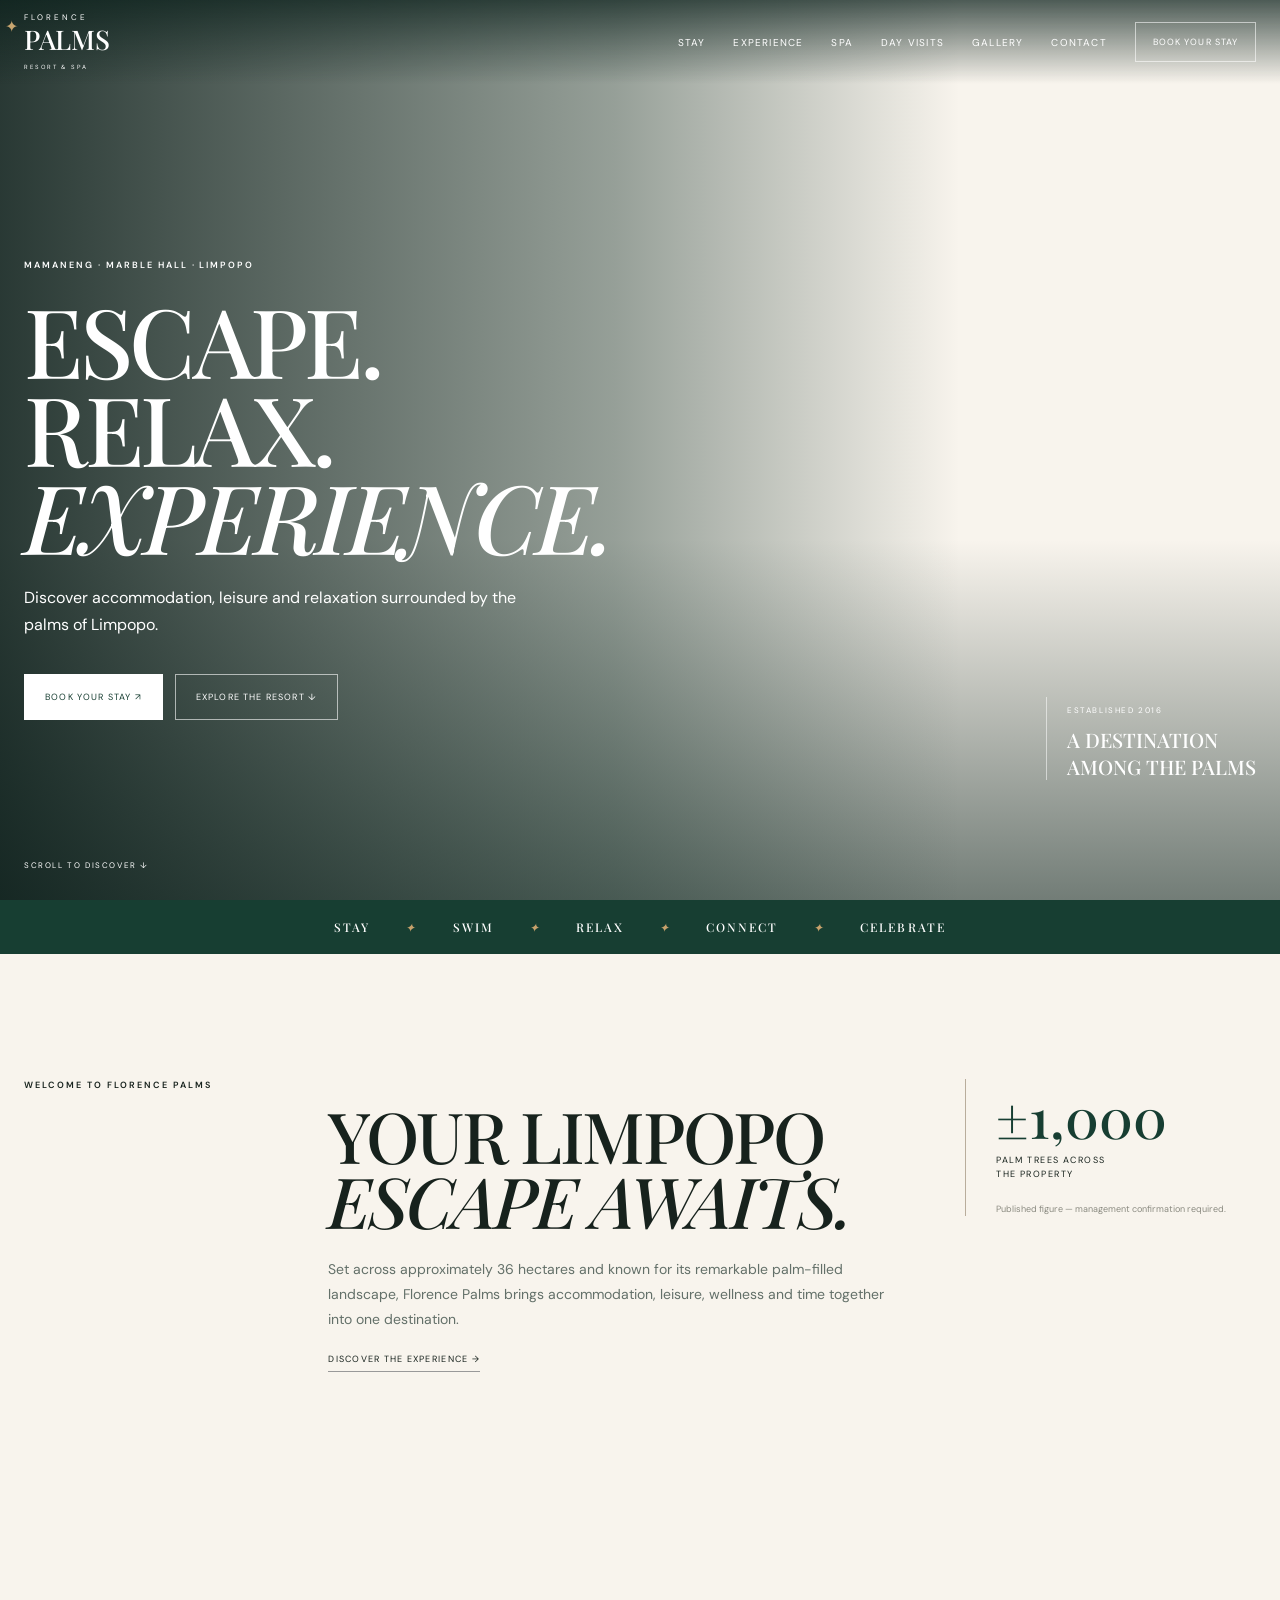
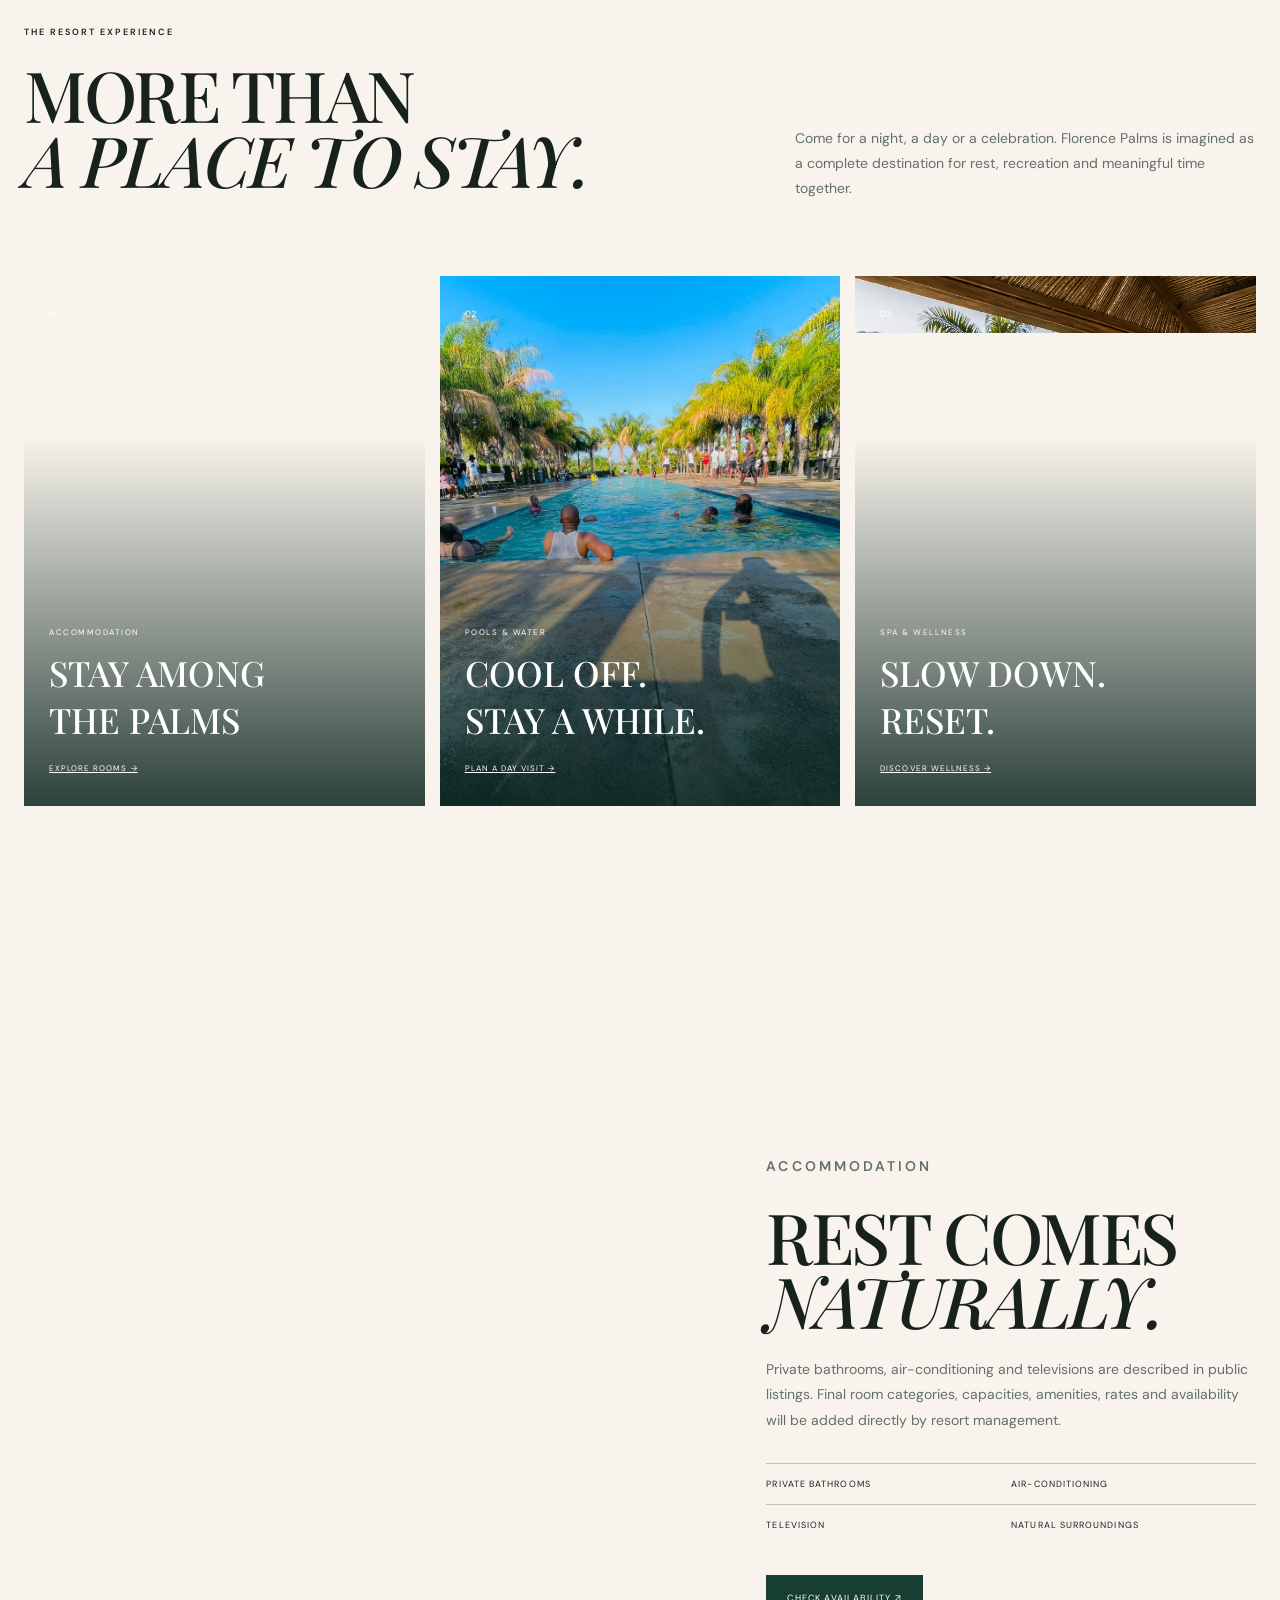
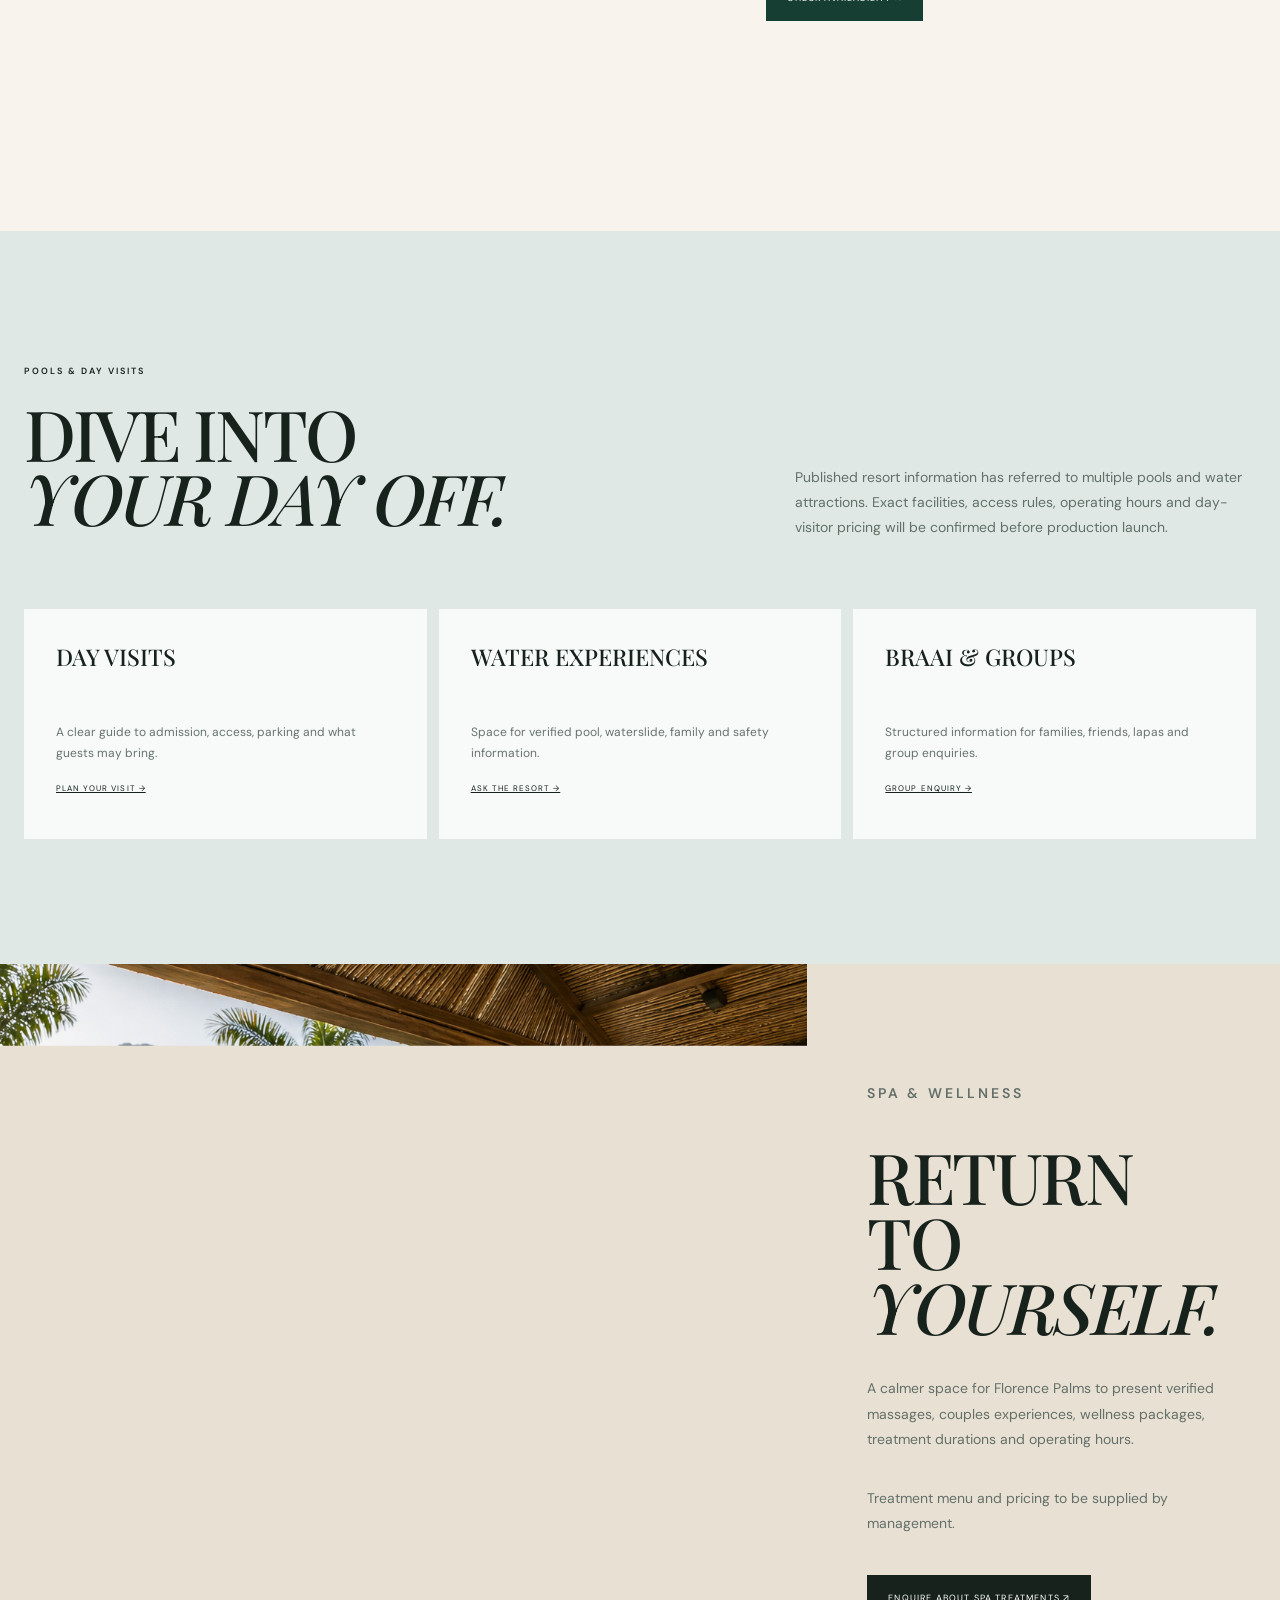
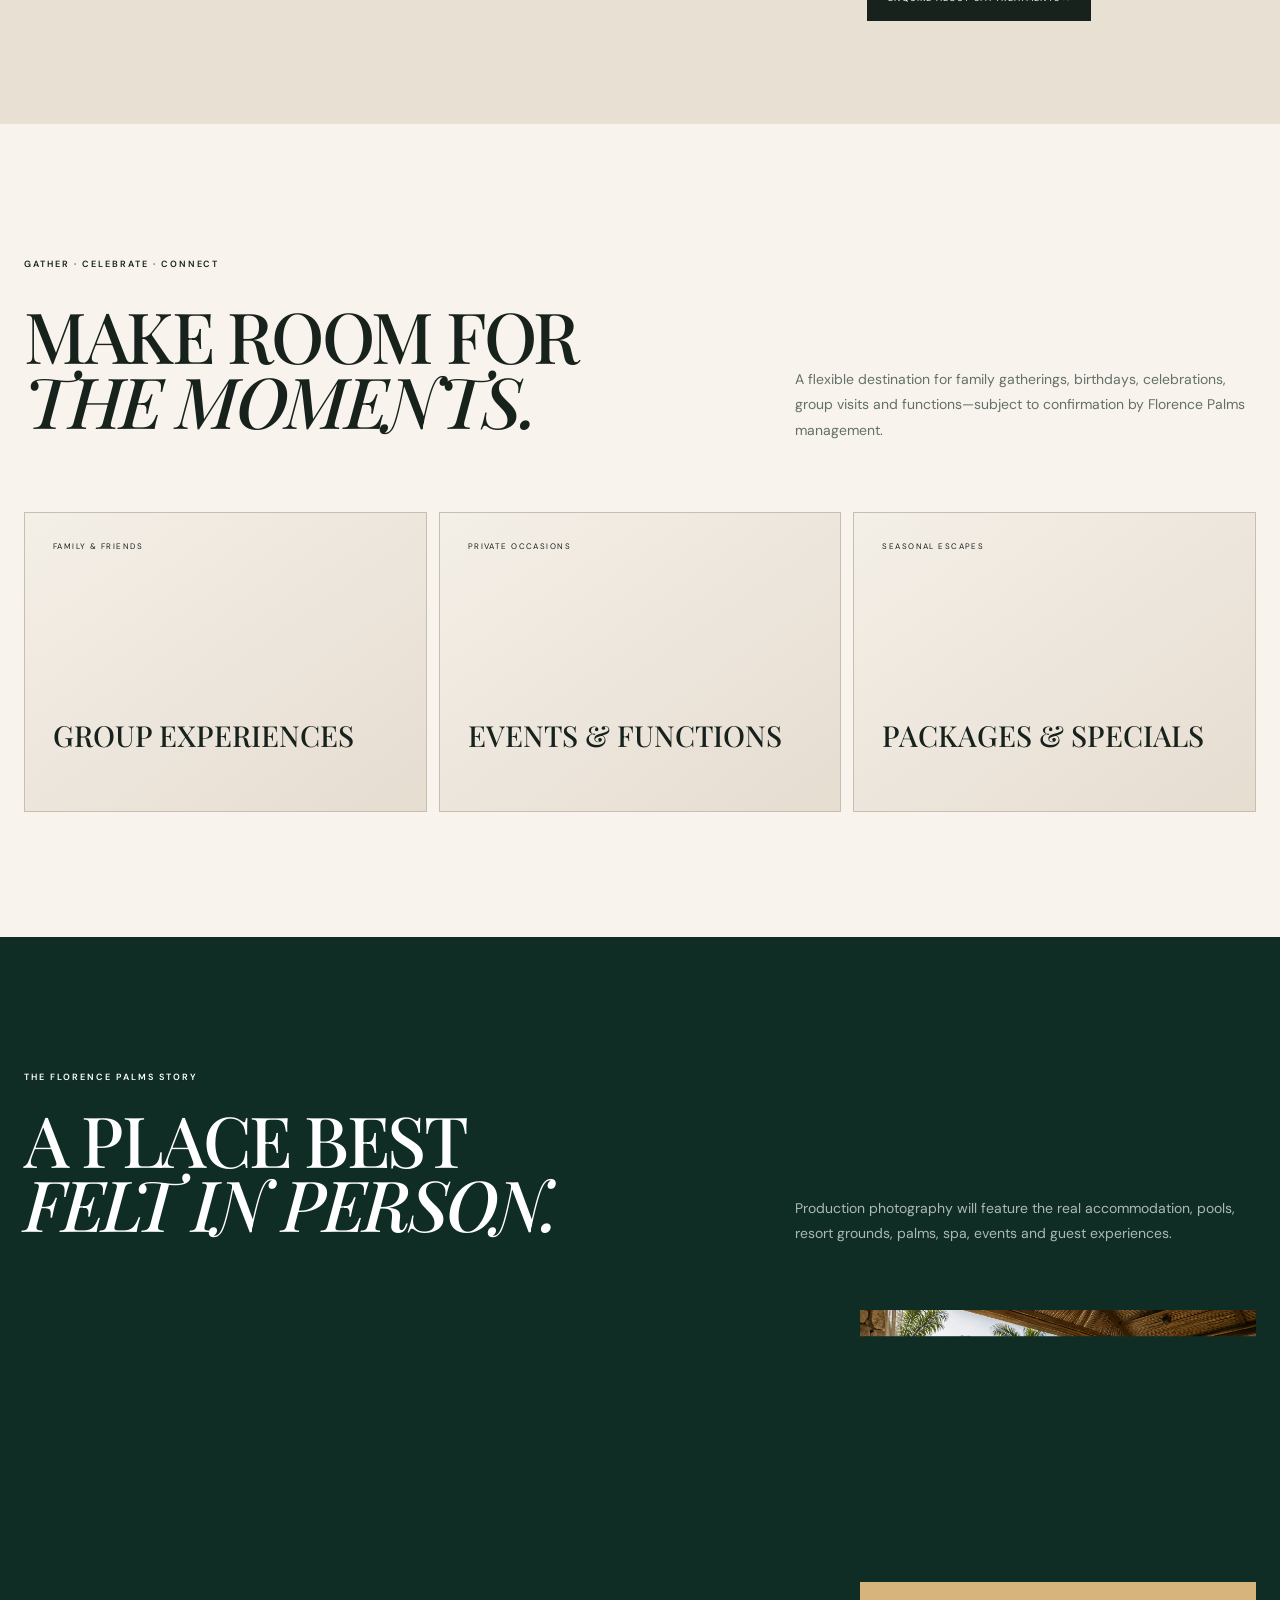
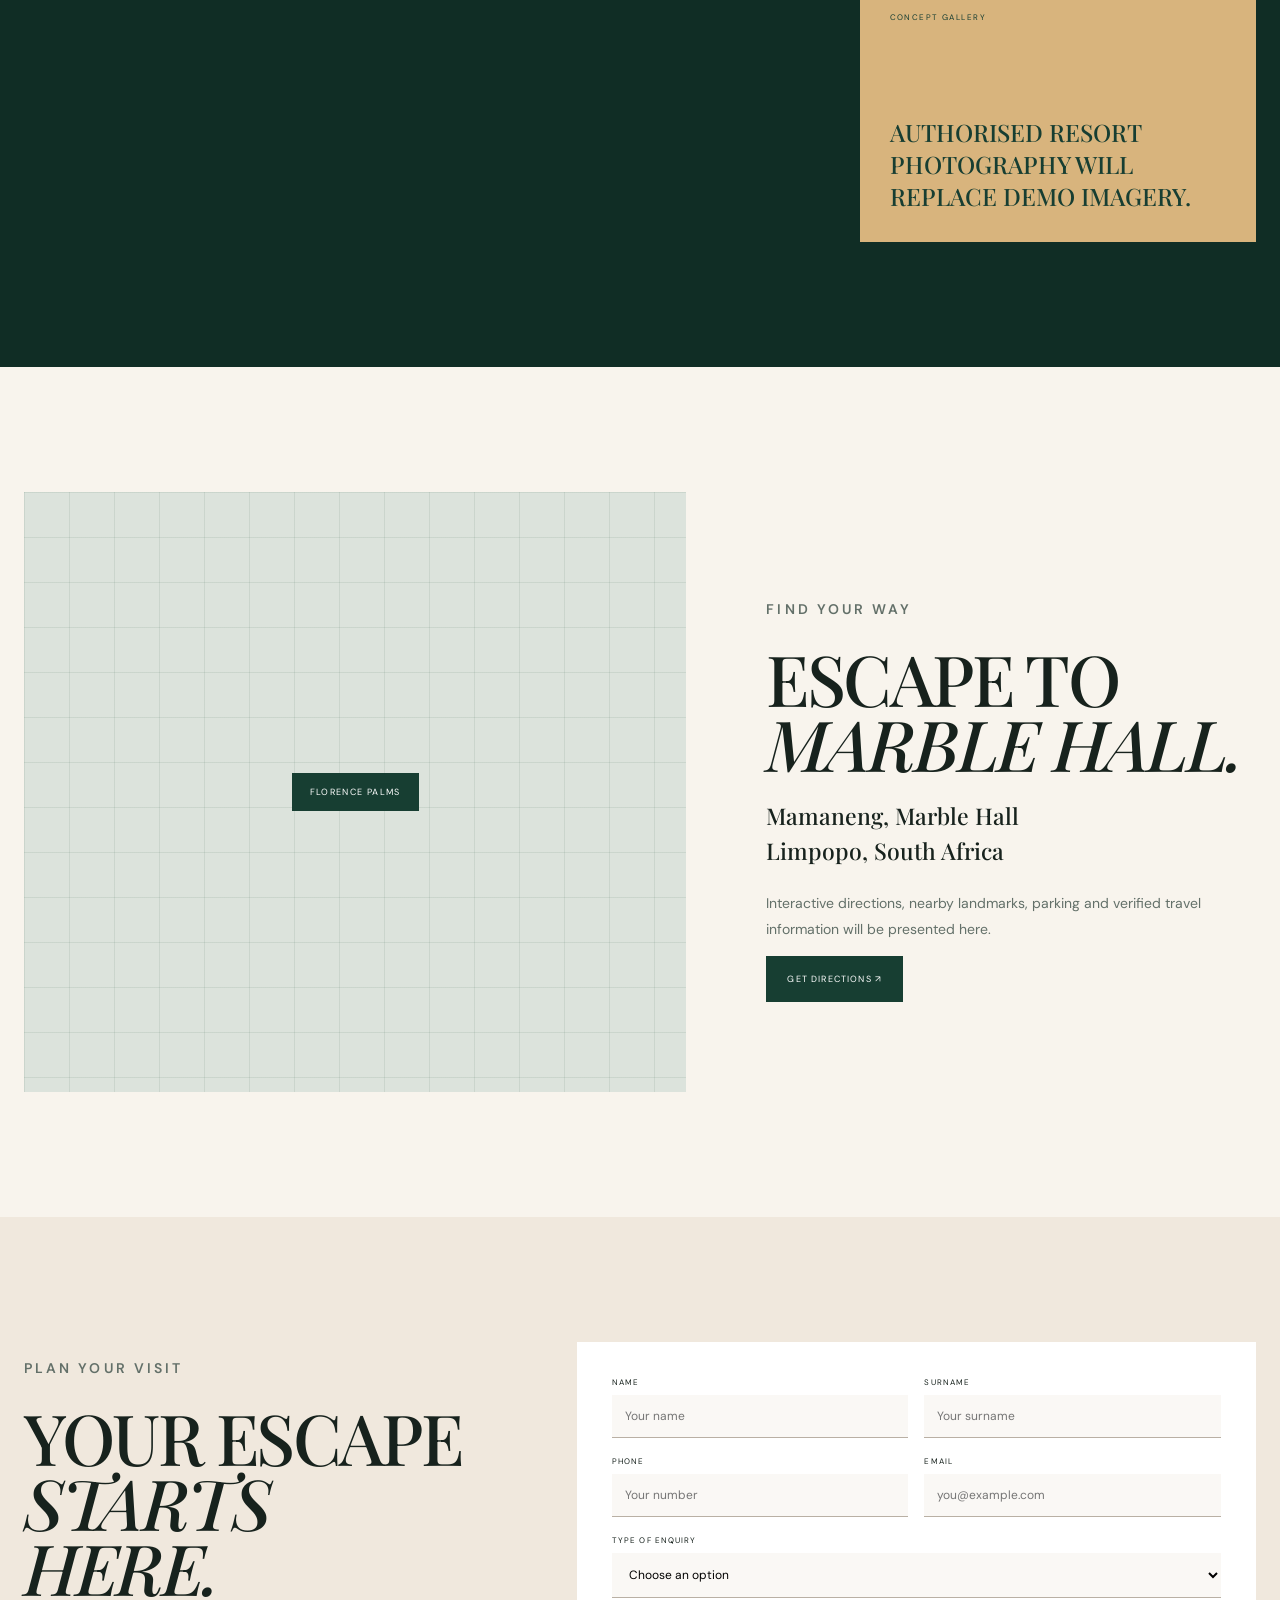
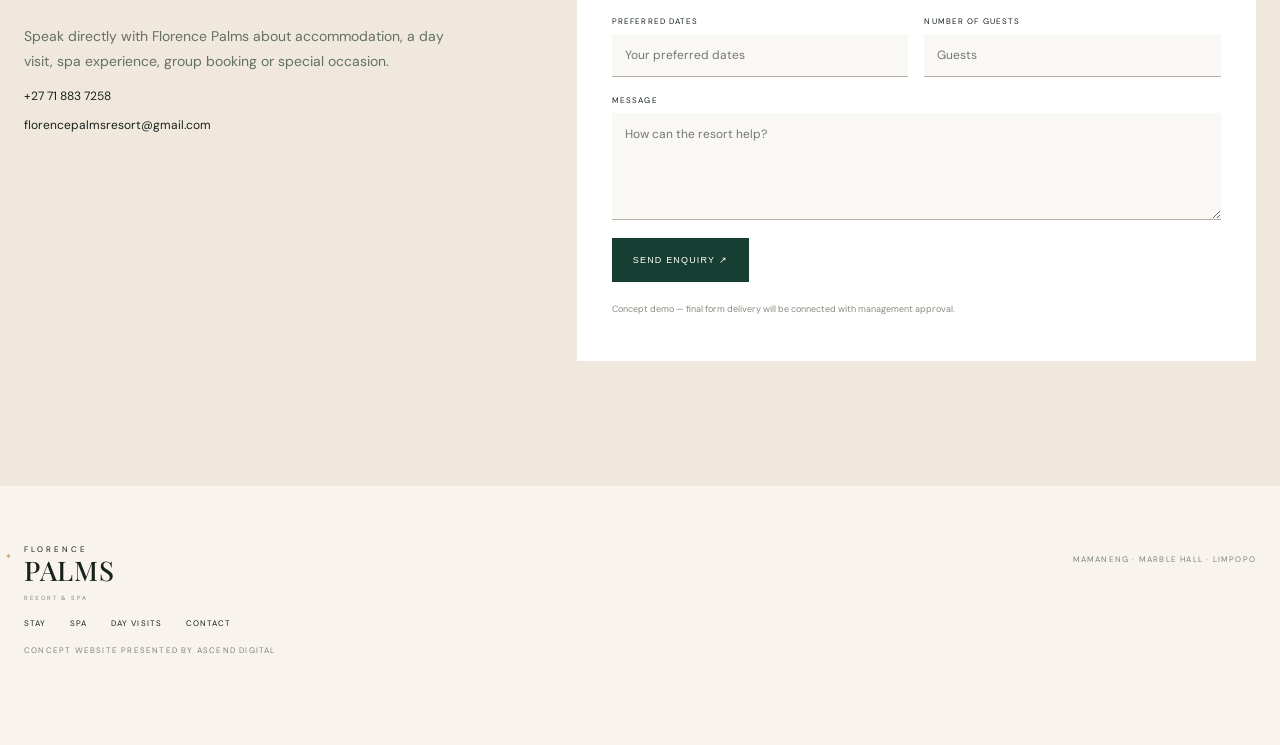
==== florence-palms-demo/index.html @ b287b641 "Add Florence Palms presentation demo with authentic photography" ====
<!doctype html><html lang="en"><head><meta charset="utf-8"><meta name="viewport" content="width=device-width,initial-scale=1"><title>Florence Palms Resort & Spa | Marble Hall, Limpopo</title><meta name="description" content="Discover accommodation, leisure and relaxation surrounded by the palms of Limpopo at Florence Palms Resort & Spa."><meta name="theme-color" content="#173e32"><link rel="preconnect" href="https://fonts.googleapis.com"><link rel="preconnect" href="https://fonts.gstatic.com" crossorigin><link href="https://fonts.googleapis.com/css2?family=DM+Sans:wght@400;500;600&family=Playfair+Display:ital,wght@0,500;1,500&display=swap" rel="stylesheet"><link rel="stylesheet" href="styles.css"></head><body>
<header><a class="logo" href="#top"><span>FLORENCE</span><b>PALMS</b><small>RESORT & SPA</small></a><button class="menu">MENU</button><nav><a href="#stay">Stay</a><a href="#experience">Experience</a><a href="#spa">Spa</a><a href="#visits">Day Visits</a><a href="#gallery">Gallery</a><a href="#contact">Contact</a></nav><a class="book" href="#contact">BOOK YOUR STAY</a></header>
<main id="top"><section class="hero"><div class="shade"></div><div class="hero-copy reveal"><p class="eyebrow">MAMANENG · MARBLE HALL · LIMPOPO</p><h1>ESCAPE.<br>RELAX.<br><em>EXPERIENCE.</em></h1><p>Discover accommodation, leisure and relaxation surrounded by the palms of Limpopo.</p><div><a class="btn light" href="#contact">BOOK YOUR STAY ↗</a><a class="btn line" href="#experience">EXPLORE THE RESORT ↓</a></div></div><div class="hero-note"><span>ESTABLISHED 2016</span><b>A DESTINATION<br>AMONG THE PALMS</b></div><a class="scroll" href="#welcome">SCROLL TO DISCOVER ↓</a></section>
<section class="experience-strip"><span>STAY</span><i>✦</i><span>SWIM</span><i>✦</i><span>RELAX</span><i>✦</i><span>CONNECT</span><i>✦</i><span>CELEBRATE</span></section>
<section class="section welcome" id="welcome"><div class="kicker">WELCOME TO FLORENCE PALMS</div><div class="reveal"><h2>YOUR LIMPOPO<br><em>ESCAPE AWAITS.</em></h2><p>Set across approximately 36 hectares and known for its remarkable palm-filled landscape, Florence Palms brings accommodation, leisure, wellness and time together into one destination.</p><a class="text-link" href="#experience">DISCOVER THE EXPERIENCE →</a></div><div class="stat"><strong>±1,000</strong><span>PALM TREES ACROSS<br>THE PROPERTY</span><small>Published figure — management confirmation required.</small></div></section>
<section class="section experiences" id="experience"><div class="section-head"><div><p class="kicker">THE RESORT EXPERIENCE</p><h2>MORE THAN<br><em>A PLACE TO STAY.</em></h2></div><p>Come for a night, a day or a celebration. Florence Palms is imagined as a complete destination for rest, recreation and meaningful time together.</p></div><div class="cards"><article class="stay-card"><span>01</span><div><p>ACCOMMODATION</p><h3>STAY AMONG<br>THE PALMS</h3><a href="#stay">EXPLORE ROOMS →</a></div></article><article class="pool-card"><span>02</span><div><p>POOLS & WATER</p><h3>COOL OFF.<br>STAY A WHILE.</h3><a href="#visits">PLAN A DAY VISIT →</a></div></article><article class="spa-card"><span>03</span><div><p>SPA & WELLNESS</p><h3>SLOW DOWN.<br>RESET.</h3><a href="#spa">DISCOVER WELLNESS →</a></div></article></div></section>
<section class="section stay" id="stay"><div class="stay-image reveal"></div><div class="stay-copy reveal"><p class="kicker">ACCOMMODATION</p><h2>REST COMES<br><em>NATURALLY.</em></h2><p>Private bathrooms, air-conditioning and televisions are described in public listings. Final room categories, capacities, amenities, rates and availability will be added directly by resort management.</p><div class="feature-list"><span>PRIVATE BATHROOMS</span><span>AIR-CONDITIONING</span><span>TELEVISION</span><span>NATURAL SURROUNDINGS</span></div><a class="btn green" href="#contact">CHECK AVAILABILITY ↗</a></div></section>
<section class="section water" id="visits"><div class="section-head"><div><p class="kicker">POOLS & DAY VISITS</p><h2>DIVE INTO<br><em>YOUR DAY OFF.</em></h2></div><p>Published resort information has referred to multiple pools and water attractions. Exact facilities, access rules, operating hours and day-visitor pricing will be confirmed before production launch.</p></div><div class="water-grid"><article><b>DAY VISITS</b><p>A clear guide to admission, access, parking and what guests may bring.</p><a href="#contact">PLAN YOUR VISIT →</a></article><article><b>WATER EXPERIENCES</b><p>Space for verified pool, waterslide, family and safety information.</p><a href="#contact">ASK THE RESORT →</a></article><article><b>BRAAI & GROUPS</b><p>Structured information for families, friends, lapas and group enquiries.</p><a href="#contact">GROUP ENQUIRY →</a></article></div></section>
<section class="spa" id="spa"><div class="spa-image"></div><div class="spa-panel reveal"><p class="kicker">SPA & WELLNESS</p><h2>RETURN TO<br><em>YOURSELF.</em></h2><p>A calmer space for Florence Palms to present verified massages, couples experiences, wellness packages, treatment durations and operating hours.</p><p class="note">Treatment menu and pricing to be supplied by management.</p><a class="btn dark" href="#contact">ENQUIRE ABOUT SPA TREATMENTS ↗</a></div></section>
<section class="section moments"><p class="kicker">GATHER · CELEBRATE · CONNECT</p><div class="section-head"><h2>MAKE ROOM FOR<br><em>THE MOMENTS.</em></h2><p>A flexible destination for family gatherings, birthdays, celebrations, group visits and functions—subject to confirmation by Florence Palms management.</p></div><div class="moment-grid"><article><span>FAMILY & FRIENDS</span><h3>GROUP EXPERIENCES</h3></article><article><span>PRIVATE OCCASIONS</span><h3>EVENTS & FUNCTIONS</h3></article><article><span>SEASONAL ESCAPES</span><h3>PACKAGES & SPECIALS</h3></article></div></section>
<section class="section gallery" id="gallery"><div class="section-head"><div><p class="kicker">THE FLORENCE PALMS STORY</p><h2>A PLACE BEST<br><em>FELT IN PERSON.</em></h2></div><p>Production photography will feature the real accommodation, pools, resort grounds, palms, spa, events and guest experiences.</p></div><div class="gallery-grid"><div class="large"></div><div class="spa-shot"></div><div class="quote"><span>CONCEPT GALLERY</span><b>AUTHORISED RESORT PHOTOGRAPHY WILL REPLACE DEMO IMAGERY.</b></div></div></section>
<section class="section location"><div class="map"><span>FLORENCE PALMS</span></div><div><p class="kicker">FIND YOUR WAY</p><h2>ESCAPE TO<br><em>MARBLE HALL.</em></h2><h3>Mamaneng, Marble Hall<br>Limpopo, South Africa</h3><p>Interactive directions, nearby landmarks, parking and verified travel information will be presented here.</p><a class="btn green" target="_blank" rel="noopener" href="https://www.google.com/maps/search/?api=1&query=Florence+Palms+Resort+Marble+Hall">GET DIRECTIONS ↗</a></div></section>
<section class="section contact" id="contact"><div><p class="kicker">PLAN YOUR VISIT</p><h2>YOUR ESCAPE<br><em>STARTS HERE.</em></h2><p>Speak directly with Florence Palms about accommodation, a day visit, spa experience, group booking or special occasion.</p><a href="tel:+27718837258">+27 71 883 7258</a><a href="mailto:florencepalmsresort@gmail.com">florencepalmsresort@gmail.com</a></div><form id="form"><div class="two"><label>NAME<input required name="name" placeholder="Your name"></label><label>SURNAME<input required name="surname" placeholder="Your surname"></label></div><div class="two"><label>PHONE<input required name="phone" placeholder="Your number"></label><label>EMAIL<input required type="email" name="email" placeholder="you@example.com"></label></div><label>TYPE OF ENQUIRY<select required><option value="">Choose an option</option><option>Accommodation</option><option>Day Visit</option><option>Spa</option><option>Group Visit</option><option>Event / Function</option><option>General Enquiry</option></select></label><div class="two"><label>PREFERRED DATES<input type="text" placeholder="Your preferred dates"></label><label>NUMBER OF GUESTS<input type="number" min="1" placeholder="Guests"></label></div><label>MESSAGE<textarea rows="5" placeholder="How can the resort help?"></textarea></label><button class="btn green" type="submit">SEND ENQUIRY ↗</button><p class="note">Concept demo — final form delivery will be connected with management approval.</p></form></section></main>
<footer><a class="logo" href="#top"><span>FLORENCE</span><b>PALMS</b><small>RESORT & SPA</small></a><p>MAMANENG · MARBLE HALL · LIMPOPO</p><div><a href="#stay">STAY</a><a href="#spa">SPA</a><a href="#visits">DAY VISITS</a><a href="#contact">CONTACT</a></div><small>CONCEPT WEBSITE PRESENTED BY ASCEND DIGITAL</small></footer><nav class="mobile-bar"><a href="#contact">BOOK</a><a href="tel:+27718837258">CALL</a><a href="https://wa.me/27718837258" target="_blank">WHATSAPP</a><a href="https://www.google.com/maps/search/?api=1&query=Florence+Palms+Resort+Marble+Hall" target="_blank">DIRECTIONS</a></nav><script src="script.js"></script></body></html>
---- florence-palms-demo/styles.css ----
@import url('facebook-photos.css');
:root{--green:#173e32;--deep:#102d25;--sage:#718c76;--sand:#e9e1d5;--cream:#f8f4ed;--ink:#17221d;--gold:#b58e58;--max:1280px}
*{box-sizing:border-box}
html{scroll-behavior:smooth}
body{margin:0;background:var(--cream);color:var(--ink);font-family:'DM Sans',sans-serif;overflow-x:hidden}
a{color:inherit}
header{height:84px;position:fixed;inset:0 0 auto;z-index:20;display:flex;align-items:center;padding:0 max(24px,calc((100vw - var(--max))/2));color:#fff;background:linear-gradient(#0b201bb8,transparent);transition:.3s}
header.scrolled{background:#12362de8;backdrop-filter:blur(12px)}
.logo{display:grid;text-decoration:none;line-height:.8}
.logo span{font-size:8px;letter-spacing:.38em}
.logo b{font:500 27px 'Playfair Display'}
.logo small{font-size:6px;letter-spacing:.32em;margin-top:8px}
.logo:before{content:'✦';position:absolute;margin-left:-19px;margin-top:7px;color:#c9a670}
header nav{margin-left:auto;display:flex;gap:28px}
header nav a{font-size:10px;text-decoration:none;text-transform:uppercase;letter-spacing:.12em}
.book{margin-left:28px;border:1px solid #ffffff90;text-decoration:none;padding:13px 17px;font-size:9px;letter-spacing:.12em}
.menu{display:none}
.hero{height:100vh;min-height:700px;background:url('assets/resort-hero.png') center/cover no-repeat;position:relative;color:#fff;padding:150px max(24px,calc((100vw - var(--max))/2)) 80px;display:flex;align-items:center}
.shade{position:absolute;inset:0;background:linear-gradient(90deg,#071a16db 0%,#0e2a226b 48%,transparent 75%),linear-gradient(0deg,#091f1a8f,transparent 40%)}
.hero-copy{position:relative;max-width:720px}
.eyebrow,.kicker{font-size:9px;letter-spacing:.22em;font-weight:600}
.hero h1,h2{font:500 clamp(55px,7.5vw,108px)/.92 'Playfair Display';letter-spacing:-.035em;margin:24px 0}
.hero h1 em,h2 em{font-style:italic;font-weight:500}
.hero-copy>p:not(.eyebrow){font-size:16px;line-height:1.7;max-width:540px}
.hero-copy>div{display:flex;gap:12px;margin-top:36px}
.btn{display:inline-flex;padding:16px 20px;text-decoration:none;font-size:9px;letter-spacing:.13em;border:1px solid #ffffff99}
.btn.light{background:#fff;color:#173e32}
.btn.line{color:#fff}
.btn.green{background:var(--green);color:#fff;border-color:var(--green)}
.btn.dark{background:#17221d;color:#fff;border-color:#17221d}
.hero-note{position:absolute;right:max(24px,calc((100vw - var(--max))/2));bottom:120px;border-left:1px solid #fff8;padding-left:20px}
.hero-note span{font-size:8px;letter-spacing:.2em}
.hero-note b{display:block;font:500 20px 'Playfair Display';margin-top:8px}
.scroll{position:absolute;bottom:30px;text-decoration:none;font-size:8px;letter-spacing:.2em}
.experience-strip{display:flex;justify-content:center;gap:35px;padding:19px;background:var(--green);color:#fff;font:500 12px 'Playfair Display';letter-spacing:.17em}
.experience-strip i{color:#c7a26c}
.section{max-width:var(--max);margin:auto;padding:125px 24px}
.welcome{display:grid;grid-template-columns:.6fr 1.4fr .7fr;gap:55px;align-items:start}
.welcome h2,.section-head h2,.stay h2,.spa h2,.location h2,.contact h2{font-size:clamp(44px,5.5vw,76px)}
.welcome p,.section-head>p,.stay-copy>p,.spa-panel>p,.location>div>p,.contact>div>p{color:#637069;line-height:1.8;font-size:14px}
.text-link{font-size:9px;letter-spacing:.14em;text-decoration:none;border-bottom:1px solid #999;padding-bottom:6px}
.stat{border-left:1px solid #b9ad9c;padding-left:30px}
.stat strong{font:500 55px 'Playfair Display';display:block;color:var(--green)}
.stat span{display:block;font-size:9px;line-height:1.6;letter-spacing:.16em}
.stat small,.note{display:block;color:#8a8a80;font-size:9px;line-height:1.6;margin-top:20px}
.section-head{display:grid;grid-template-columns:1.2fr .8fr;gap:80px;align-items:end}
.cards{display:grid;grid-template-columns:repeat(3,1fr);gap:15px;margin-top:60px}
.cards article{height:530px;position:relative;padding:25px;color:#fff;background-position:center;background-size:cover;overflow:hidden}
.cards article:after{content:'';position:absolute;inset:0;background:linear-gradient(transparent 30%,#0d261fdd)}
.cards span{position:relative;z-index:2;font-size:9px}
.cards article>div{position:absolute;z-index:2;bottom:30px}
.cards p{font-size:8px;letter-spacing:.19em}
.cards h3{font:500 35px 'Playfair Display';margin:12px 0}
.cards a{font-size:8px;letter-spacing:.13em}
.stay-card{background-image:url('assets/resort-hero.png')}
.pool-card{background-image:url('assets/resort-hero.png');background-position:75% center!important}
.spa-card{background-image:url('assets/spa.png')}
.stay{display:grid;grid-template-columns:1.15fr .85fr;gap:80px;align-items:center}
.stay-image{height:650px;background:url('assets/resort-hero.png') 70% center/cover}
.feature-list{display:grid;grid-template-columns:1fr 1fr;margin:30px 0}
.feature-list span{border-top:1px solid #c9c0b3;padding:14px 0;font-size:9px;letter-spacing:.12em}
.water{background:#dfe8e4;max-width:none;padding-left:max(24px,calc((100vw - var(--max))/2));padding-right:max(24px,calc((100vw - var(--max))/2))}
.water-grid{display:grid;grid-template-columns:repeat(3,1fr);gap:12px;margin-top:55px}
.water-grid article{background:#f7faf8;padding:32px;min-height:230px}
.water-grid b{font:500 23px 'Playfair Display'}
.water-grid p{font-size:12px;color:#69736e;line-height:1.7;margin-top:50px}
.water-grid a{font-size:8px;letter-spacing:.13em}
.spa{min-height:760px;display:grid;grid-template-columns:1.45fr .8fr;background:#e9e0d4}
.spa-image{background:url('assets/spa.png') center/cover}
.spa-panel{display:flex;flex-direction:column;justify-content:center;padding:60px}
.spa-panel .btn{align-self:flex-start;margin-top:25px}
.moments .section-head{margin-bottom:55px}
.moment-grid{display:grid;grid-template-columns:repeat(3,1fr);gap:12px}
.moment-grid article{height:300px;border:1px solid #c8bdae;background:linear-gradient(145deg,#f4efe7,#e6ddd1);padding:28px;display:flex;flex-direction:column;justify-content:space-between}
.moment-grid span{font-size:8px;letter-spacing:.18em}
.moment-grid h3{font:500 29px 'Playfair Display'}
.gallery{max-width:none;background:var(--deep);color:#fff;padding-left:max(24px,calc((100vw - var(--max))/2));padding-right:max(24px,calc((100vw - var(--max))/2))}
.gallery .section-head>p{color:#abb9b3}
.gallery-grid{display:grid;grid-template-columns:1.35fr .65fr;grid-template-rows:260px 260px;gap:12px;margin-top:50px}
.gallery-grid>div{background-size:cover;background-position:center}
.gallery .large{grid-row:1/3;background-image:url('assets/resort-hero.png')}
.spa-shot{background-image:url('assets/spa.png')}
.quote{background:#d8b47d!important;color:#173e32;padding:30px;display:flex;flex-direction:column;justify-content:space-between}
.quote span{font-size:8px;letter-spacing:.18em}
.quote b{font:500 24px 'Playfair Display'}
.location{display:grid;grid-template-columns:1.15fr .85fr;gap:80px;align-items:center}
.map{height:600px;background-color:#dce3dc;background-image:linear-gradient(#7690802b 1px,transparent 1px),linear-gradient(90deg,#7690802b 1px,transparent 1px);background-size:45px 45px;display:grid;place-items:center}
.map span{background:var(--green);color:#fff;padding:13px 18px;font-size:9px;letter-spacing:.15em}
.location h3{font:500 23px 'Playfair Display';line-height:1.5}
.contact{display:grid;grid-template-columns:.8fr 1.2fr;gap:100px;background:#f0e8dd}
.contact>div>a{display:block;text-decoration:none;margin-top:13px;font-size:12px}
.contact form{background:#fff;padding:35px}
.two{display:grid;grid-template-columns:1fr 1fr;gap:16px}
label{display:block;font-size:8px;letter-spacing:.14em;margin-bottom:18px}
input,select,textarea{width:100%;display:block;margin-top:8px;border:0;border-bottom:1px solid #b9b0a4;background:#faf8f5;padding:13px;font:12px 'DM Sans';outline:0}
footer{max-width:var(--max);margin:auto;padding:60px 24px 90px;display:grid;grid-template-columns:1fr auto;gap:17px}
footer .logo{position:relative}
footer p,footer small{font-size:8px;letter-spacing:.15em;color:#7c837f}
footer div{display:flex;gap:24px}
footer a{text-decoration:none;font-size:8px;letter-spacing:.13em}
footer>small{grid-column:1/-1}
.mobile-bar{display:none}
.reveal{opacity:0;transform:translateY(20px);transition:.7s}
.reveal.visible{opacity:1;transform:none}
@media(max-width:900px){header nav,.book{display:none}
.menu{display:block;margin-left:auto;background:transparent;border:1px solid #fff8;color:#fff;padding:10px}
.welcome,.section-head,.stay,.location,.contact{grid-template-columns:1fr}
.stat{margin-top:20px}
.cards{grid-template-columns:1fr}
.cards article{height:440px}
.spa{grid-template-columns:1fr}
.spa-image{min-height:500px}
.moment-grid,.water-grid{grid-template-columns:1fr}
.hero-note{display:none}
}
@media(max-width:600px){header{height:68px}
.hero{min-height:720px;padding-top:120px}
.hero h1{font-size:58px}
.hero-copy>div{flex-direction:column;align-items:flex-start}
.experience-strip{gap:15px;justify-content:flex-start;overflow:hidden}
.section{padding:85px 18px}
.welcome{grid-template-columns:1fr}
.section-head{gap:15px}
.stay-image{height:420px}
.spa-image{min-height:390px}
.spa-panel{padding:55px 25px}
.gallery-grid{display:block}
.gallery-grid>div{height:300px;margin-bottom:12px}
.location{gap:35px}
.map{height:400px}
.two{grid-template-columns:1fr}
.mobile-bar{display:grid;grid-template-columns:repeat(4,1fr);position:fixed;bottom:0;left:0;right:0;z-index:30;background:#13382e;color:#fff}
.mobile-bar a{text-align:center;text-decoration:none;padding:17px 2px;font-size:8px;letter-spacing:.08em}
.mobile-bar a:first-child{background:#d0ab75;color:#173e32}
footer{margin-bottom:48px;grid-template-columns:1fr}
footer div{flex-wrap:wrap}
}
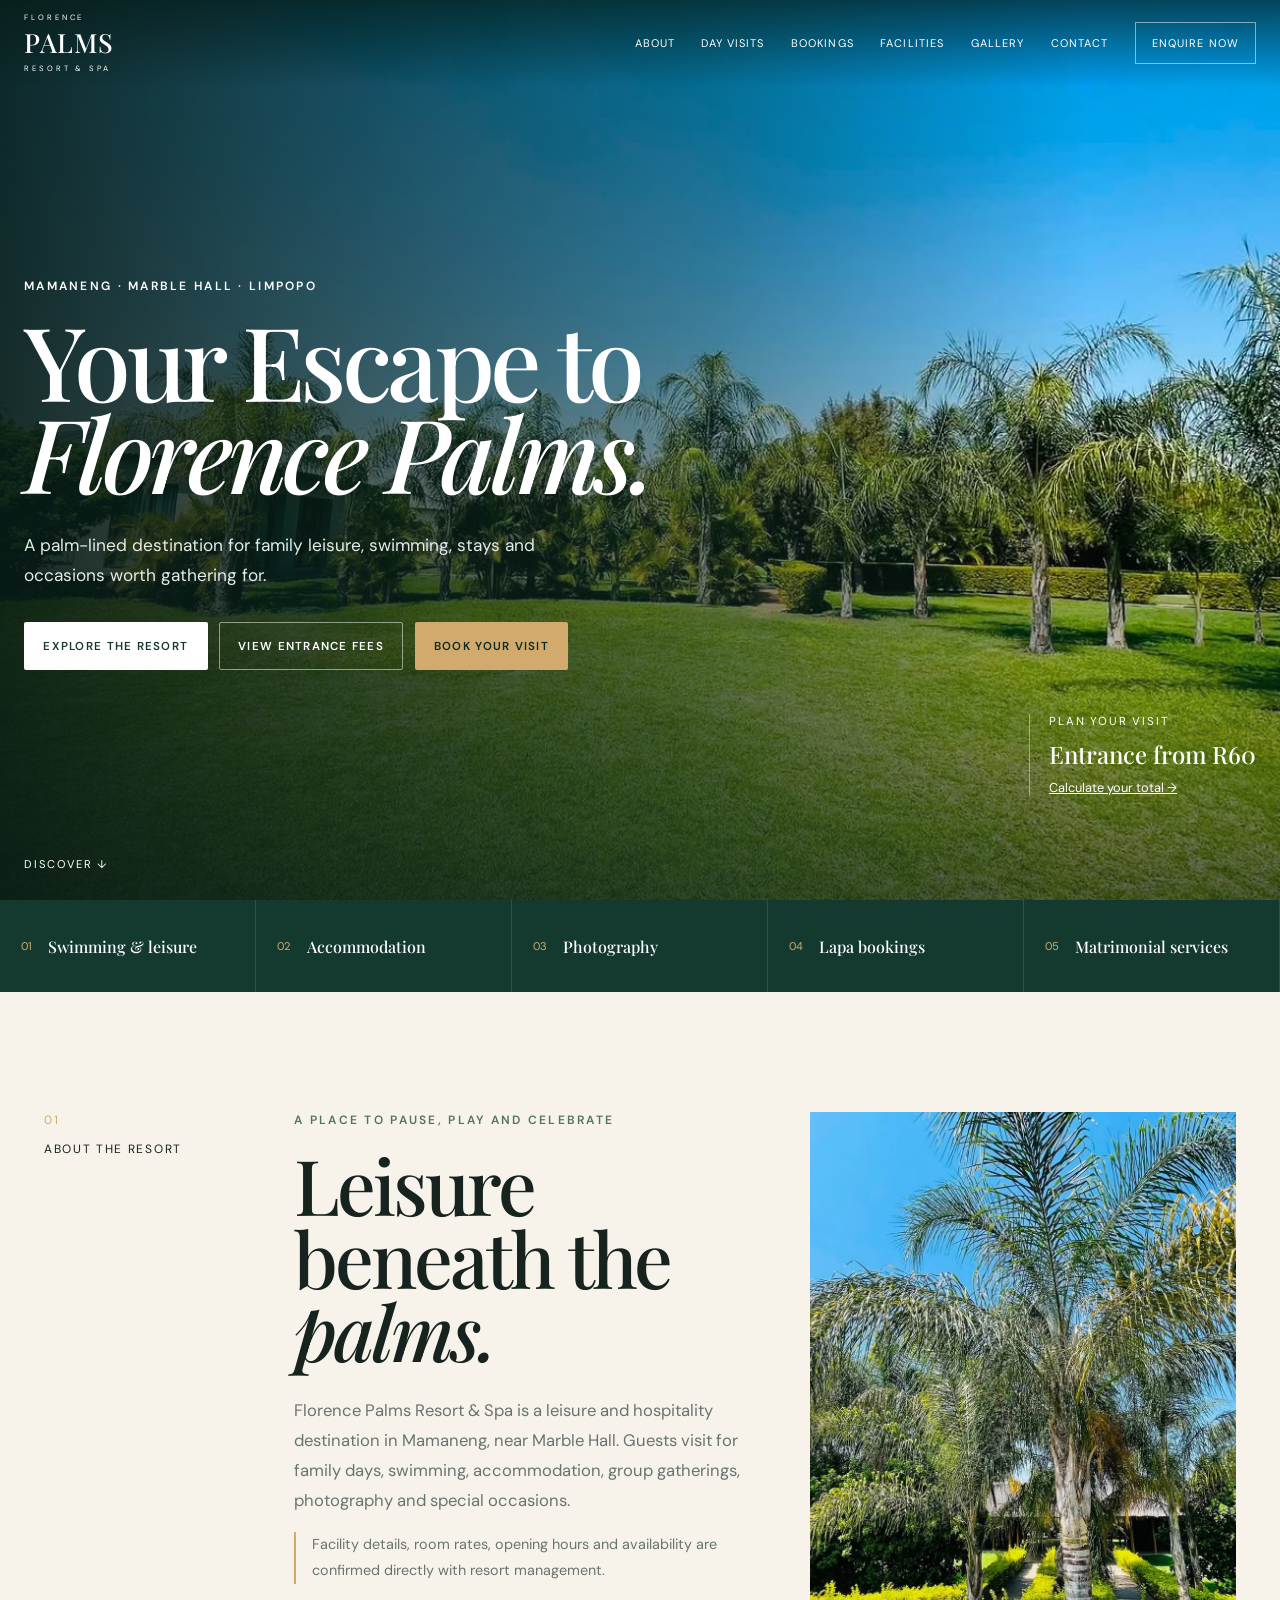
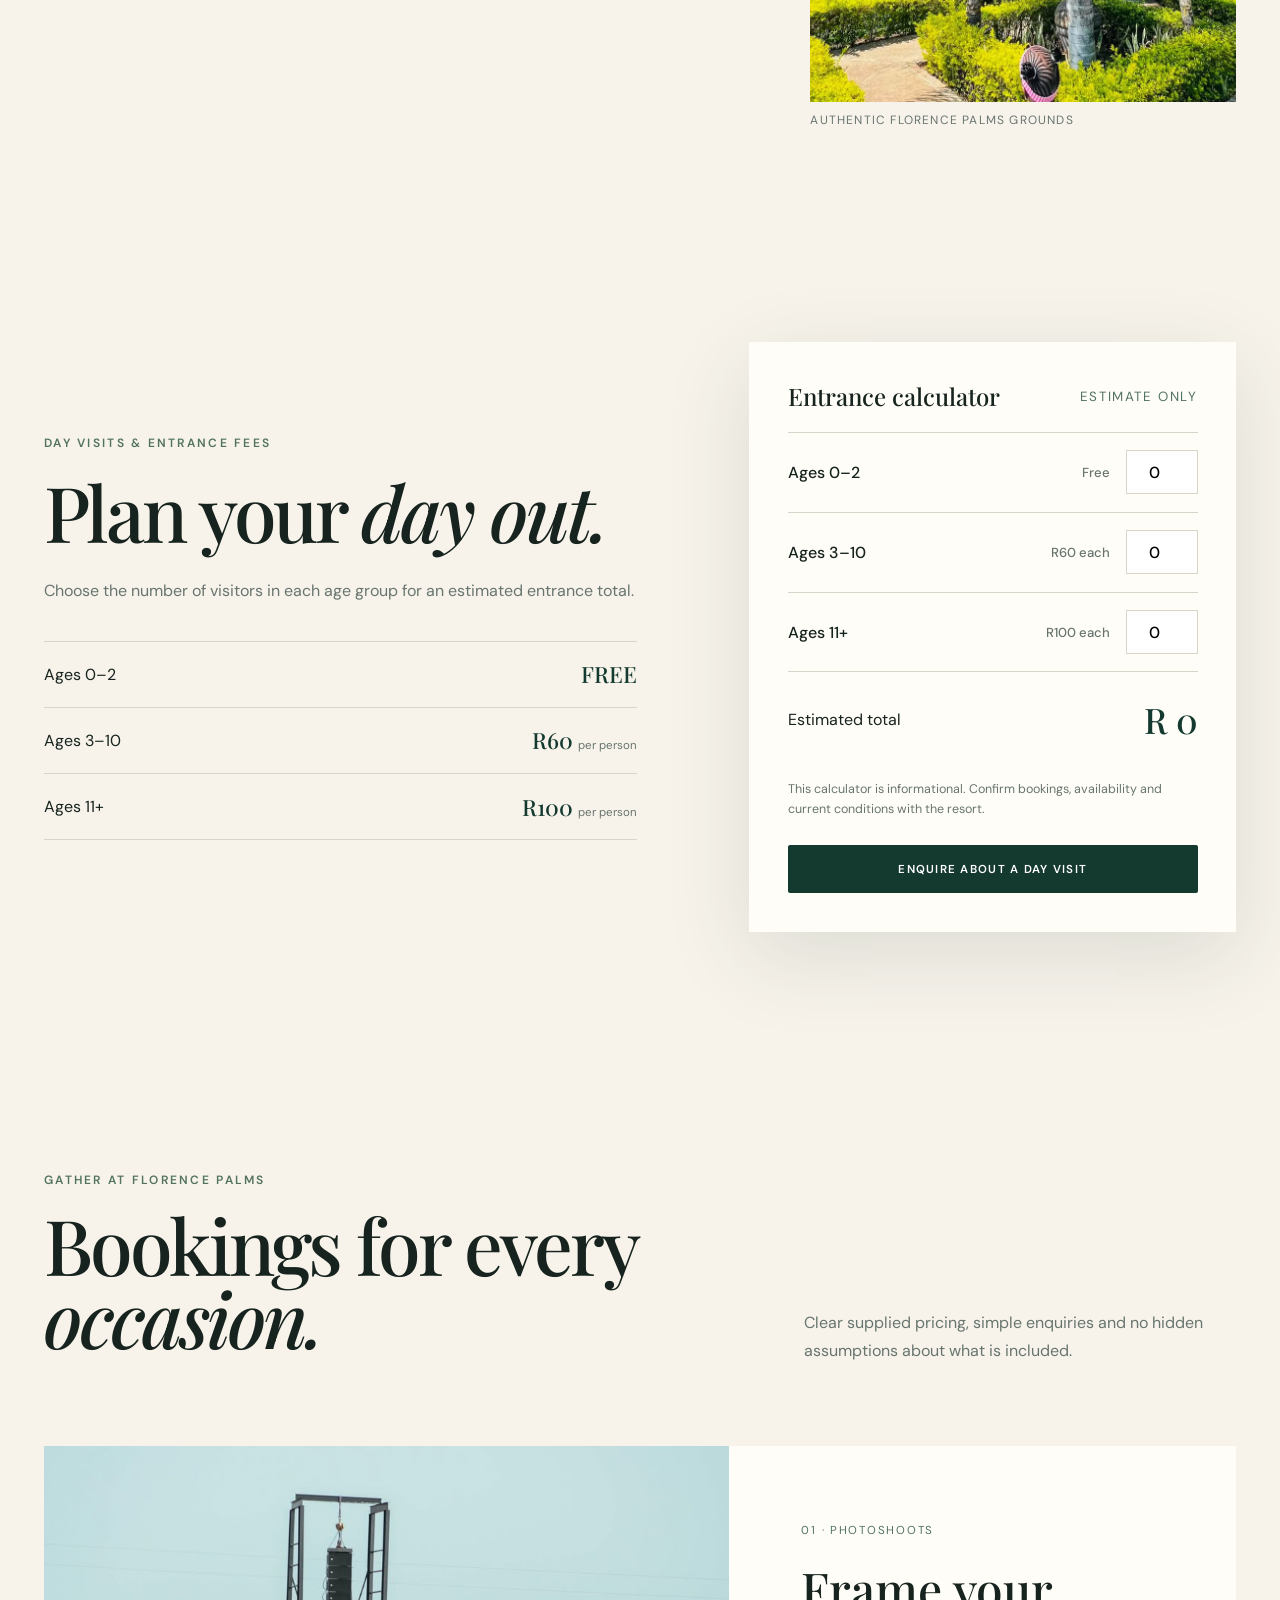
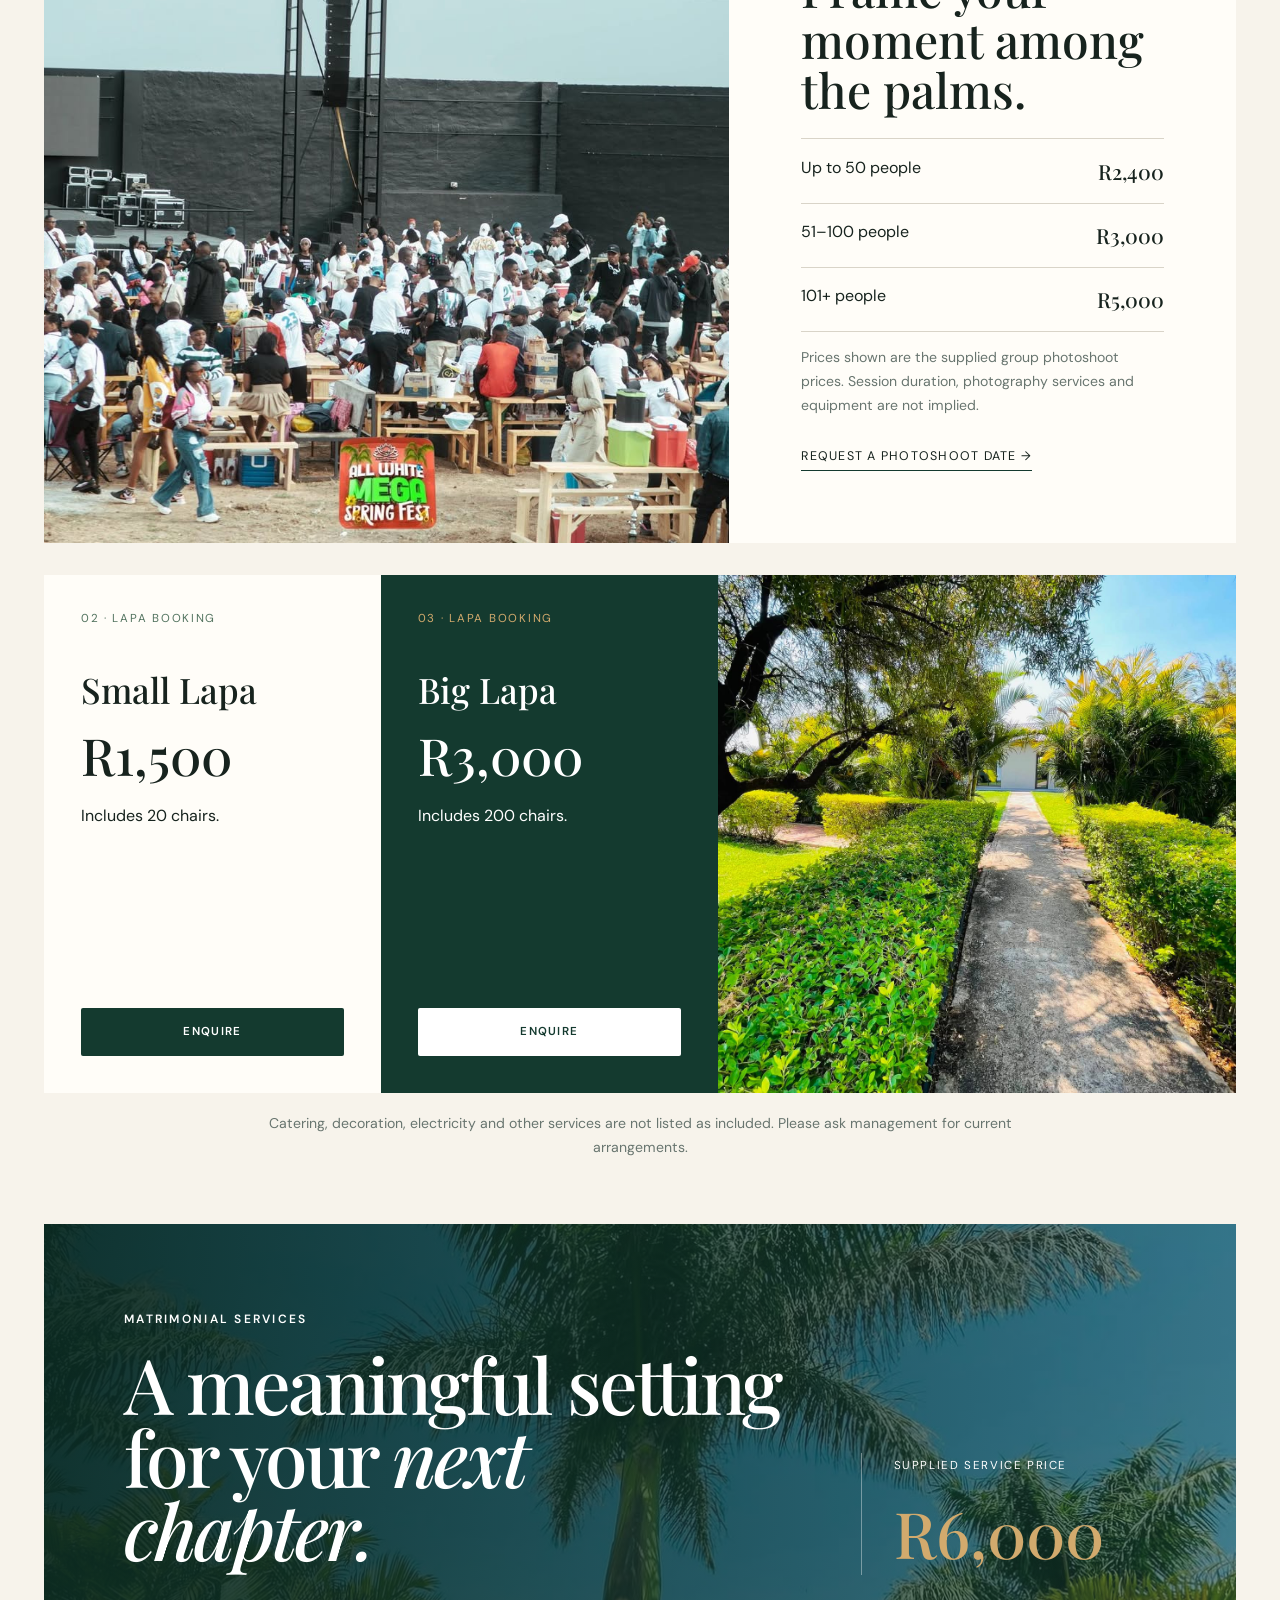
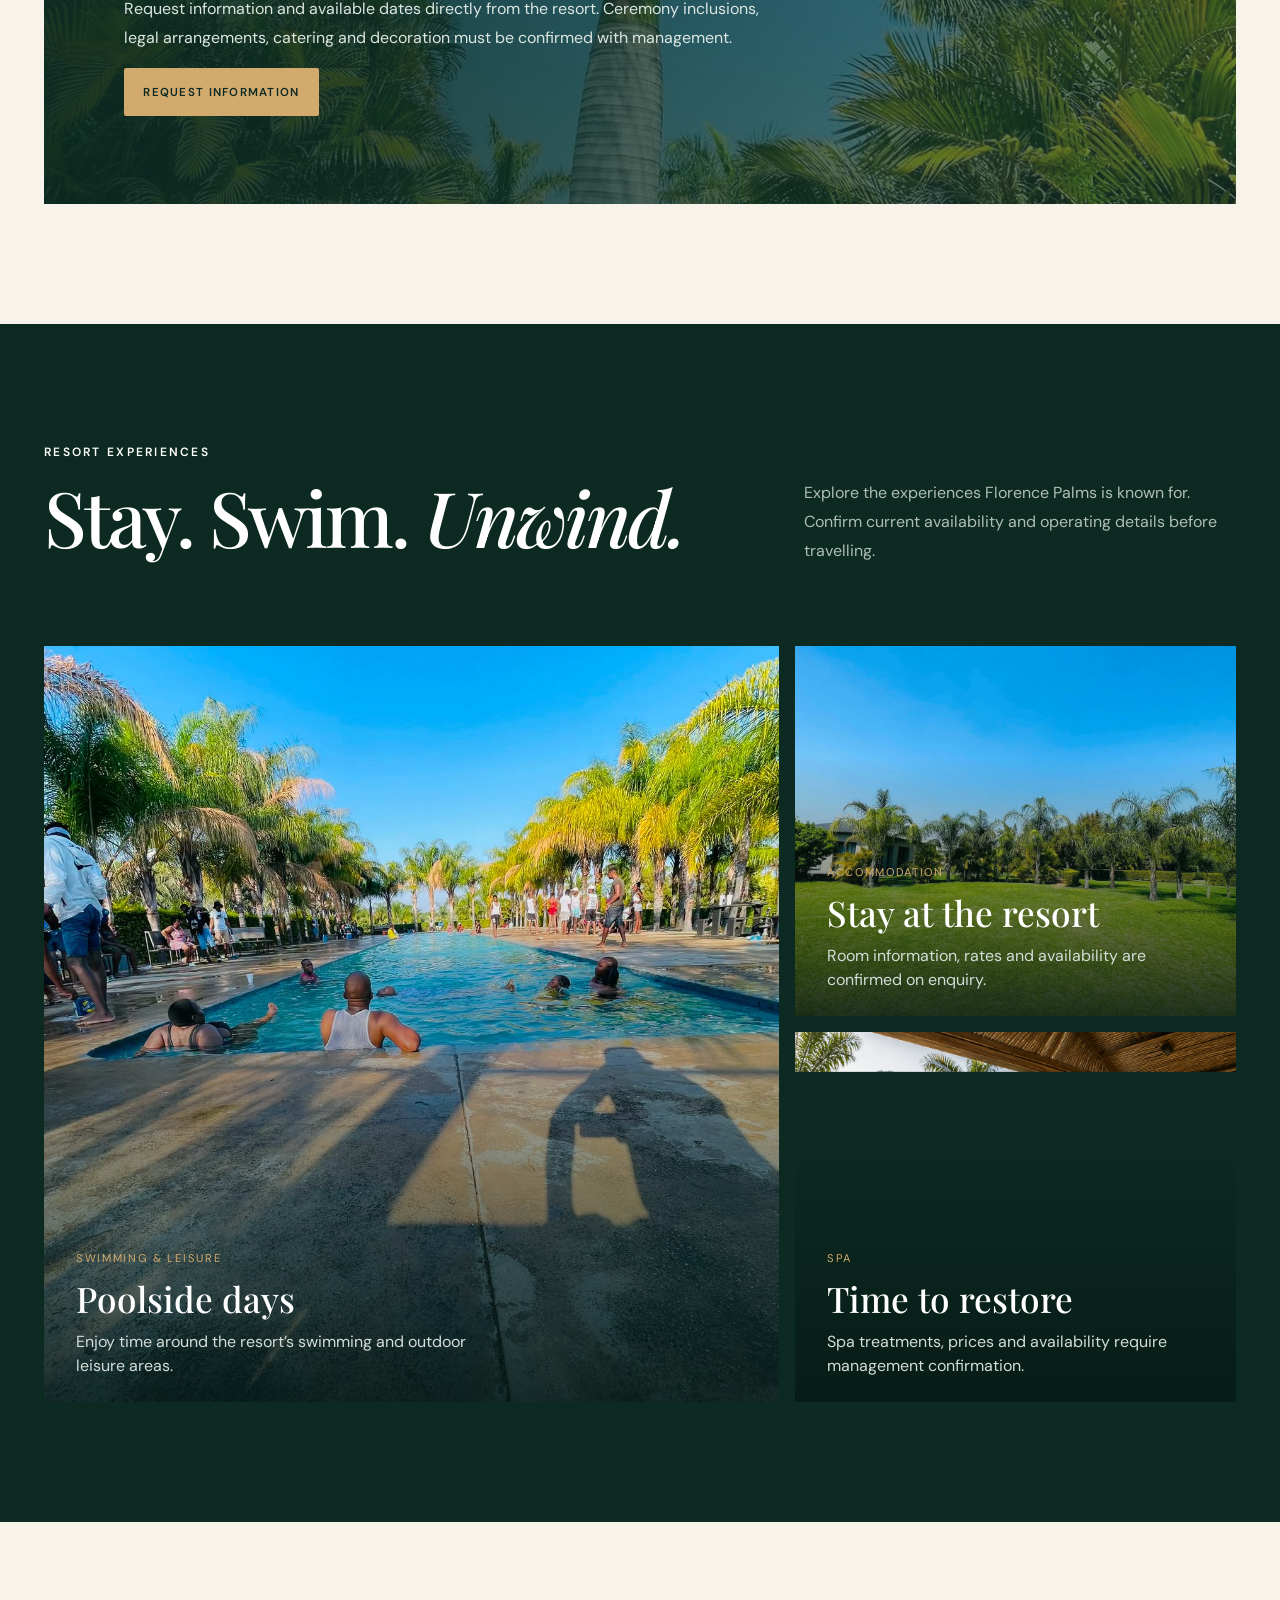
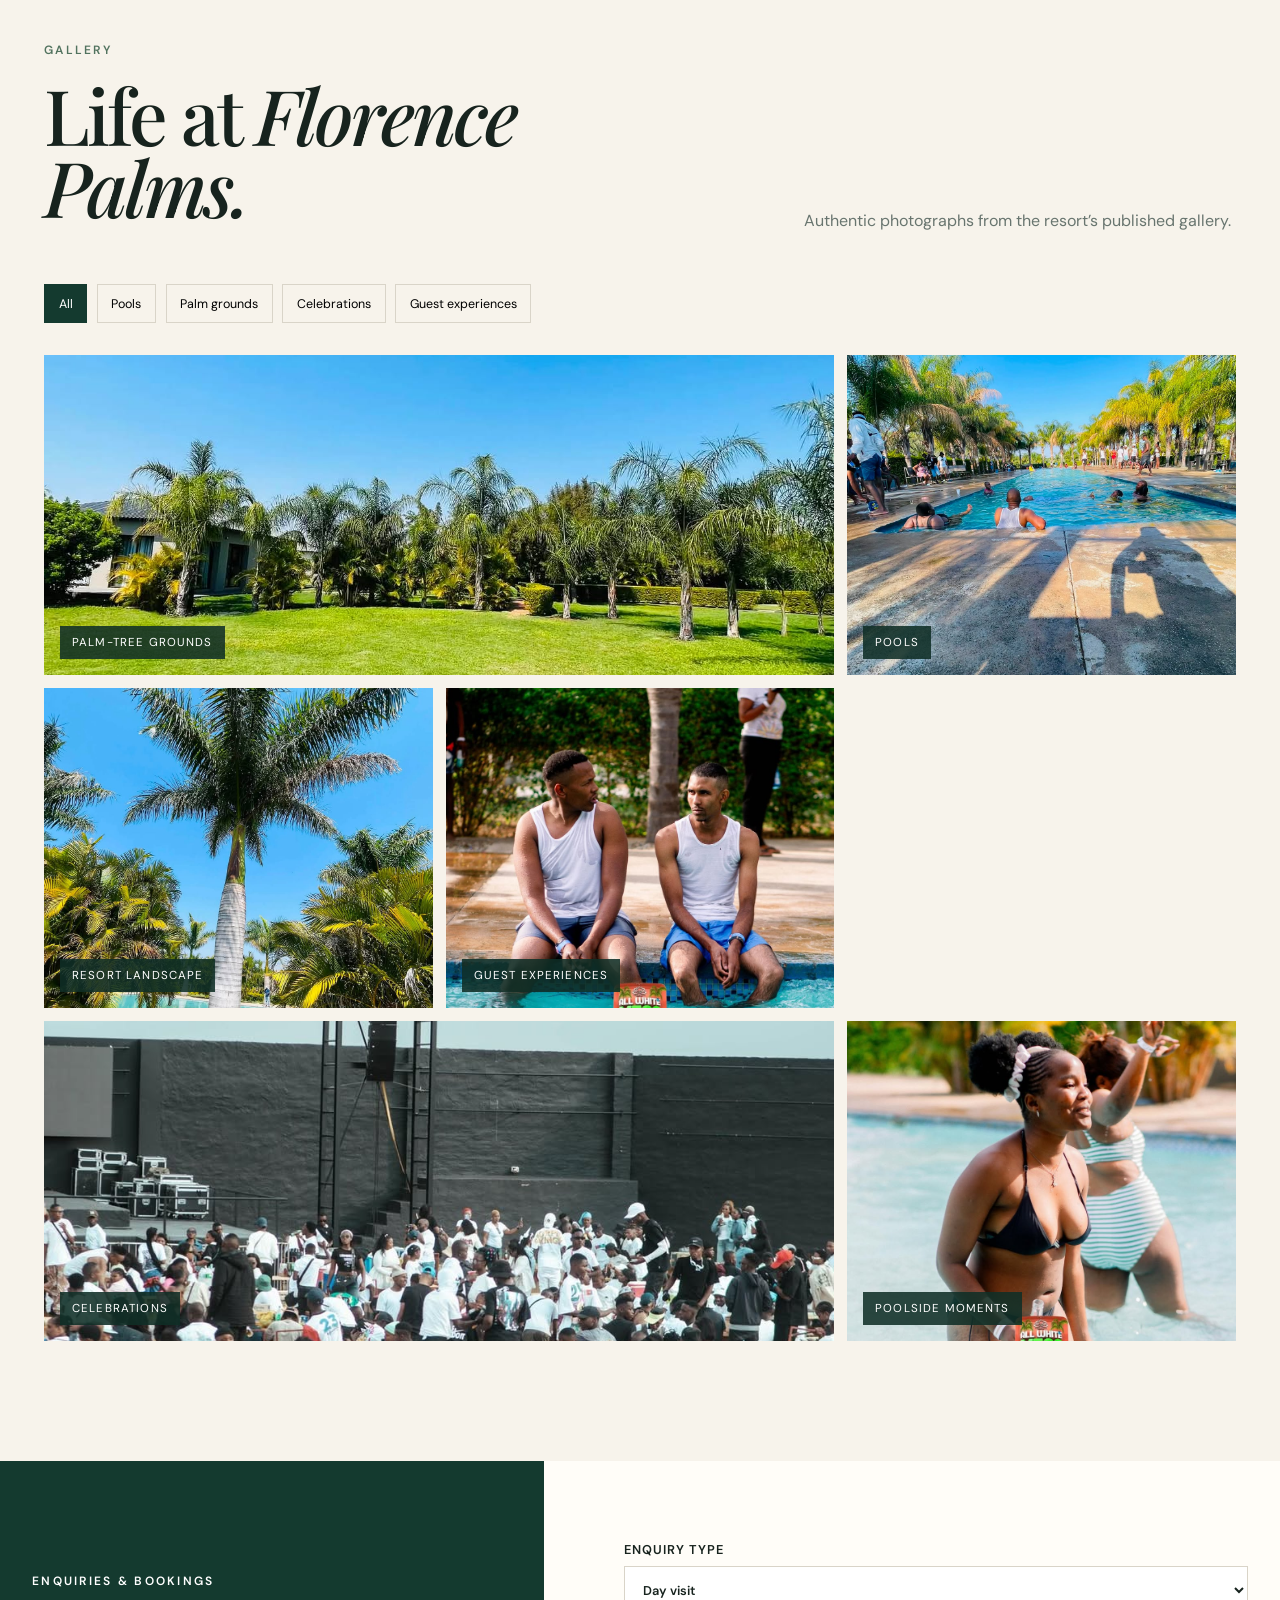
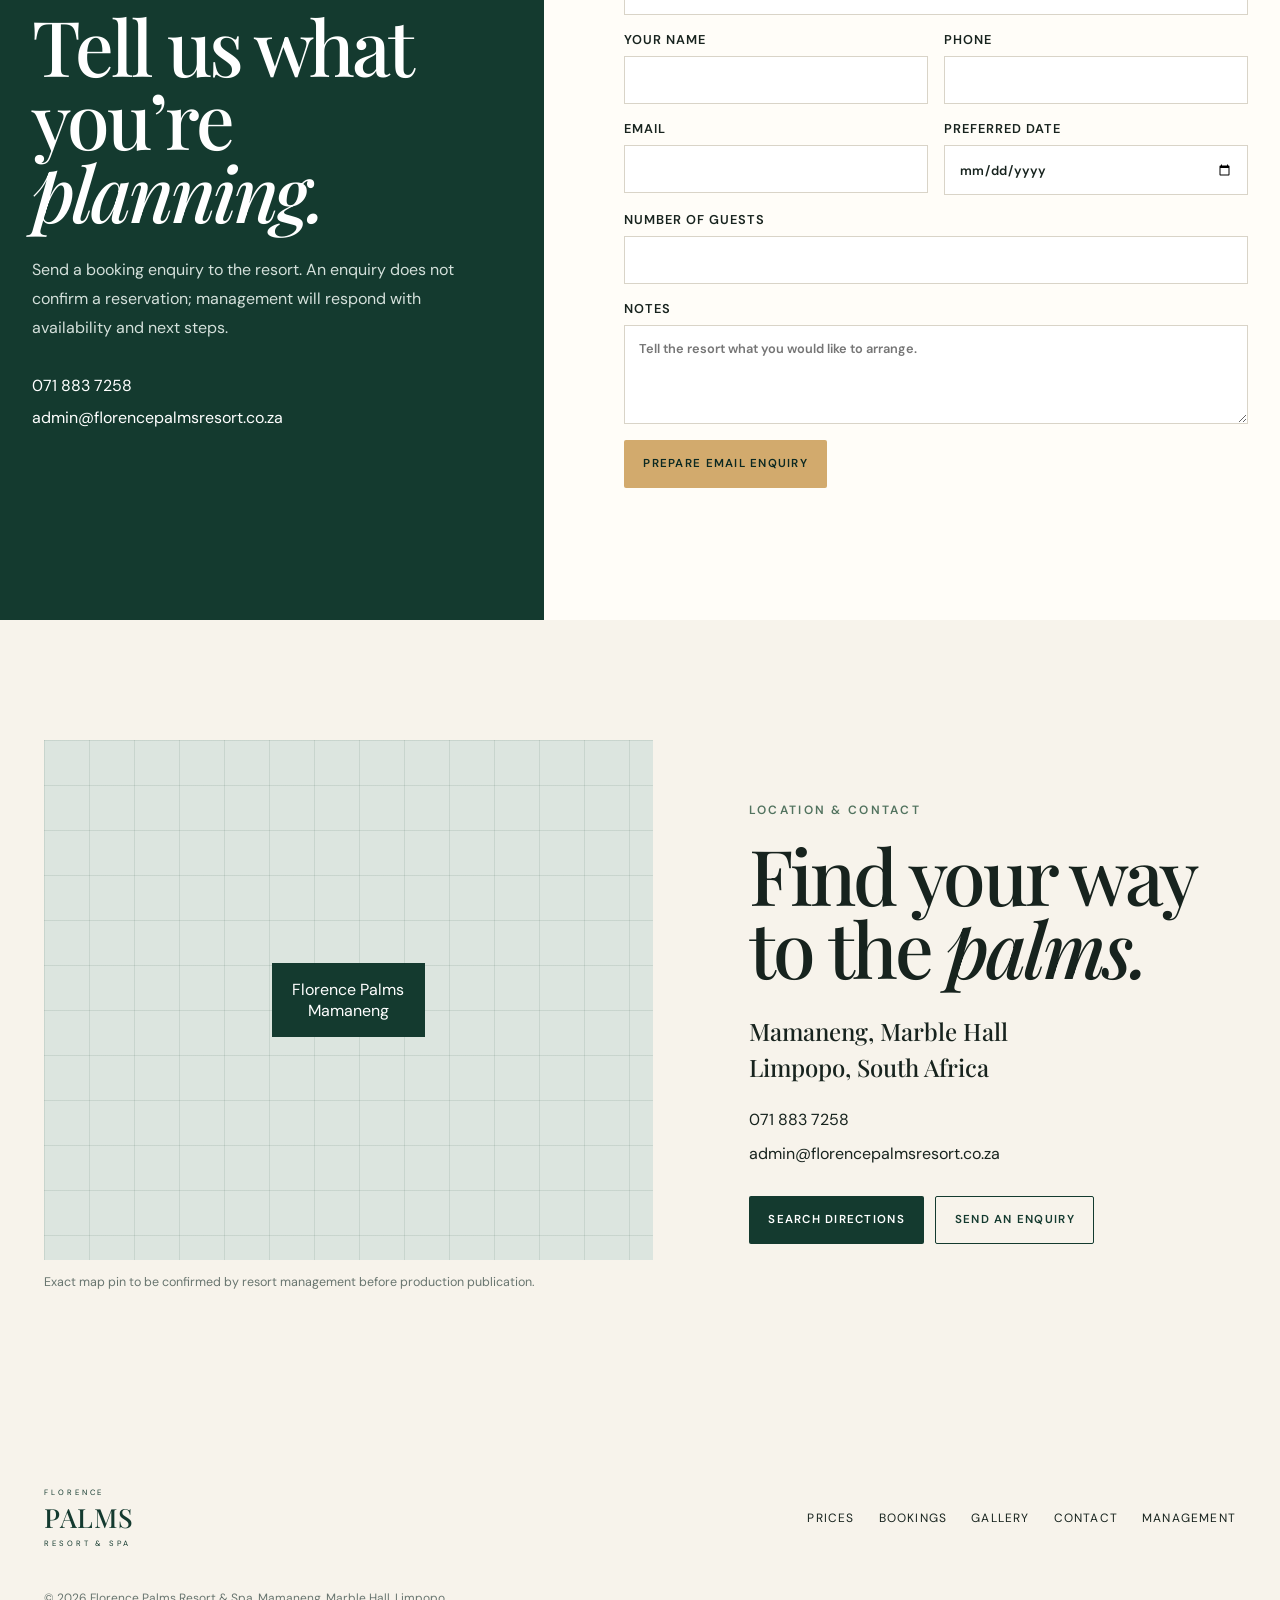
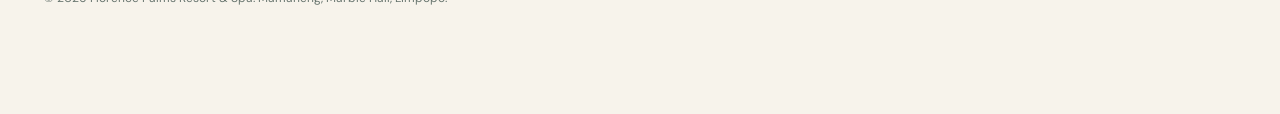
==== commit cab4e5ce: "Build premium Florence Palms booking and management experience" ====
--- a/florence-palms-demo/index.html
+++ b/florence-palms-demo/index.html
@@ -1,14 +1,30 @@
-<!doctype html><html lang="en"><head><meta charset="utf-8"><meta name="viewport" content="width=device-width,initial-scale=1"><title>Florence Palms Resort & Spa | Marble Hall, Limpopo</title><meta name="description" content="Discover accommodation, leisure and relaxation surrounded by the palms of Limpopo at Florence Palms Resort & Spa."><meta name="theme-color" content="#173e32"><link rel="preconnect" href="https://fonts.googleapis.com"><link rel="preconnect" href="https://fonts.gstatic.com" crossorigin><link href="https://fonts.googleapis.com/css2?family=DM+Sans:wght@400;500;600&family=Playfair+Display:ital,wght@0,500;1,500&display=swap" rel="stylesheet"><link rel="stylesheet" href="styles.css"></head><body>
-<header><a class="logo" href="#top"><span>FLORENCE</span><b>PALMS</b><small>RESORT & SPA</small></a><button class="menu">MENU</button><nav><a href="#stay">Stay</a><a href="#experience">Experience</a><a href="#spa">Spa</a><a href="#visits">Day Visits</a><a href="#gallery">Gallery</a><a href="#contact">Contact</a></nav><a class="book" href="#contact">BOOK YOUR STAY</a></header>
-<main id="top"><section class="hero"><div class="shade"></div><div class="hero-copy reveal"><p class="eyebrow">MAMANENG · MARBLE HALL · LIMPOPO</p><h1>ESCAPE.<br>RELAX.<br><em>EXPERIENCE.</em></h1><p>Discover accommodation, leisure and relaxation surrounded by the palms of Limpopo.</p><div><a class="btn light" href="#contact">BOOK YOUR STAY ↗</a><a class="btn line" href="#experience">EXPLORE THE RESORT ↓</a></div></div><div class="hero-note"><span>ESTABLISHED 2016</span><b>A DESTINATION<br>AMONG THE PALMS</b></div><a class="scroll" href="#welcome">SCROLL TO DISCOVER ↓</a></section>
-<section class="experience-strip"><span>STAY</span><i>✦</i><span>SWIM</span><i>✦</i><span>RELAX</span><i>✦</i><span>CONNECT</span><i>✦</i><span>CELEBRATE</span></section>
-<section class="section welcome" id="welcome"><div class="kicker">WELCOME TO FLORENCE PALMS</div><div class="reveal"><h2>YOUR LIMPOPO<br><em>ESCAPE AWAITS.</em></h2><p>Set across approximately 36 hectares and known for its remarkable palm-filled landscape, Florence Palms brings accommodation, leisure, wellness and time together into one destination.</p><a class="text-link" href="#experience">DISCOVER THE EXPERIENCE →</a></div><div class="stat"><strong>±1,000</strong><span>PALM TREES ACROSS<br>THE PROPERTY</span><small>Published figure — management confirmation required.</small></div></section>
-<section class="section experiences" id="experience"><div class="section-head"><div><p class="kicker">THE RESORT EXPERIENCE</p><h2>MORE THAN<br><em>A PLACE TO STAY.</em></h2></div><p>Come for a night, a day or a celebration. Florence Palms is imagined as a complete destination for rest, recreation and meaningful time together.</p></div><div class="cards"><article class="stay-card"><span>01</span><div><p>ACCOMMODATION</p><h3>STAY AMONG<br>THE PALMS</h3><a href="#stay">EXPLORE ROOMS →</a></div></article><article class="pool-card"><span>02</span><div><p>POOLS & WATER</p><h3>COOL OFF.<br>STAY A WHILE.</h3><a href="#visits">PLAN A DAY VISIT →</a></div></article><article class="spa-card"><span>03</span><div><p>SPA & WELLNESS</p><h3>SLOW DOWN.<br>RESET.</h3><a href="#spa">DISCOVER WELLNESS →</a></div></article></div></section>
-<section class="section stay" id="stay"><div class="stay-image reveal"></div><div class="stay-copy reveal"><p class="kicker">ACCOMMODATION</p><h2>REST COMES<br><em>NATURALLY.</em></h2><p>Private bathrooms, air-conditioning and televisions are described in public listings. Final room categories, capacities, amenities, rates and availability will be added directly by resort management.</p><div class="feature-list"><span>PRIVATE BATHROOMS</span><span>AIR-CONDITIONING</span><span>TELEVISION</span><span>NATURAL SURROUNDINGS</span></div><a class="btn green" href="#contact">CHECK AVAILABILITY ↗</a></div></section>
-<section class="section water" id="visits"><div class="section-head"><div><p class="kicker">POOLS & DAY VISITS</p><h2>DIVE INTO<br><em>YOUR DAY OFF.</em></h2></div><p>Published resort information has referred to multiple pools and water attractions. Exact facilities, access rules, operating hours and day-visitor pricing will be confirmed before production launch.</p></div><div class="water-grid"><article><b>DAY VISITS</b><p>A clear guide to admission, access, parking and what guests may bring.</p><a href="#contact">PLAN YOUR VISIT →</a></article><article><b>WATER EXPERIENCES</b><p>Space for verified pool, waterslide, family and safety information.</p><a href="#contact">ASK THE RESORT →</a></article><article><b>BRAAI & GROUPS</b><p>Structured information for families, friends, lapas and group enquiries.</p><a href="#contact">GROUP ENQUIRY →</a></article></div></section>
-<section class="spa" id="spa"><div class="spa-image"></div><div class="spa-panel reveal"><p class="kicker">SPA & WELLNESS</p><h2>RETURN TO<br><em>YOURSELF.</em></h2><p>A calmer space for Florence Palms to present verified massages, couples experiences, wellness packages, treatment durations and operating hours.</p><p class="note">Treatment menu and pricing to be supplied by management.</p><a class="btn dark" href="#contact">ENQUIRE ABOUT SPA TREATMENTS ↗</a></div></section>
-<section class="section moments"><p class="kicker">GATHER · CELEBRATE · CONNECT</p><div class="section-head"><h2>MAKE ROOM FOR<br><em>THE MOMENTS.</em></h2><p>A flexible destination for family gatherings, birthdays, celebrations, group visits and functions—subject to confirmation by Florence Palms management.</p></div><div class="moment-grid"><article><span>FAMILY & FRIENDS</span><h3>GROUP EXPERIENCES</h3></article><article><span>PRIVATE OCCASIONS</span><h3>EVENTS & FUNCTIONS</h3></article><article><span>SEASONAL ESCAPES</span><h3>PACKAGES & SPECIALS</h3></article></div></section>
-<section class="section gallery" id="gallery"><div class="section-head"><div><p class="kicker">THE FLORENCE PALMS STORY</p><h2>A PLACE BEST<br><em>FELT IN PERSON.</em></h2></div><p>Production photography will feature the real accommodation, pools, resort grounds, palms, spa, events and guest experiences.</p></div><div class="gallery-grid"><div class="large"></div><div class="spa-shot"></div><div class="quote"><span>CONCEPT GALLERY</span><b>AUTHORISED RESORT PHOTOGRAPHY WILL REPLACE DEMO IMAGERY.</b></div></div></section>
-<section class="section location"><div class="map"><span>FLORENCE PALMS</span></div><div><p class="kicker">FIND YOUR WAY</p><h2>ESCAPE TO<br><em>MARBLE HALL.</em></h2><h3>Mamaneng, Marble Hall<br>Limpopo, South Africa</h3><p>Interactive directions, nearby landmarks, parking and verified travel information will be presented here.</p><a class="btn green" target="_blank" rel="noopener" href="https://www.google.com/maps/search/?api=1&query=Florence+Palms+Resort+Marble+Hall">GET DIRECTIONS ↗</a></div></section>
-<section class="section contact" id="contact"><div><p class="kicker">PLAN YOUR VISIT</p><h2>YOUR ESCAPE<br><em>STARTS HERE.</em></h2><p>Speak directly with Florence Palms about accommodation, a day visit, spa experience, group booking or special occasion.</p><a href="tel:+27718837258">+27 71 883 7258</a><a href="mailto:florencepalmsresort@gmail.com">florencepalmsresort@gmail.com</a></div><form id="form"><div class="two"><label>NAME<input required name="name" placeholder="Your name"></label><label>SURNAME<input required name="surname" placeholder="Your surname"></label></div><div class="two"><label>PHONE<input required name="phone" placeholder="Your number"></label><label>EMAIL<input required type="email" name="email" placeholder="you@example.com"></label></div><label>TYPE OF ENQUIRY<select required><option value="">Choose an option</option><option>Accommodation</option><option>Day Visit</option><option>Spa</option><option>Group Visit</option><option>Event / Function</option><option>General Enquiry</option></select></label><div class="two"><label>PREFERRED DATES<input type="text" placeholder="Your preferred dates"></label><label>NUMBER OF GUESTS<input type="number" min="1" placeholder="Guests"></label></div><label>MESSAGE<textarea rows="5" placeholder="How can the resort help?"></textarea></label><button class="btn green" type="submit">SEND ENQUIRY ↗</button><p class="note">Concept demo — final form delivery will be connected with management approval.</p></form></section></main>
-<footer><a class="logo" href="#top"><span>FLORENCE</span><b>PALMS</b><small>RESORT & SPA</small></a><p>MAMANENG · MARBLE HALL · LIMPOPO</p><div><a href="#stay">STAY</a><a href="#spa">SPA</a><a href="#visits">DAY VISITS</a><a href="#contact">CONTACT</a></div><small>CONCEPT WEBSITE PRESENTED BY ASCEND DIGITAL</small></footer><nav class="mobile-bar"><a href="#contact">BOOK</a><a href="tel:+27718837258">CALL</a><a href="https://wa.me/27718837258" target="_blank">WHATSAPP</a><a href="https://www.google.com/maps/search/?api=1&query=Florence+Palms+Resort+Marble+Hall" target="_blank">DIRECTIONS</a></nav><script src="script.js"></script></body></html>
+<!doctype html>
+<html lang="en">
+<head>
+  <meta charset="utf-8"><meta name="viewport" content="width=device-width,initial-scale=1">
+  <title>Florence Palms Resort & Spa | Marble Hall, Limpopo</title>
+  <meta name="description" content="Plan a day visit, stay, photoshoot, lapa booking or special occasion at Florence Palms Resort & Spa in Mamaneng, Marble Hall, Limpopo."><meta name="theme-color" content="#143a2f">
+  <link rel="icon" type="image/svg+xml" href="data:image/svg+xml,%3Csvg xmlns='http://www.w3.org/2000/svg' viewBox='0 0 64 64'%3E%3Crect width='64' height='64' rx='16' fill='%23143a2f'/%3E%3Cpath d='M32 52V24m0 4C24 22 18 22 12 27c8 2 14 4 20 9m0-8c7-8 14-10 22-6-7 4-13 8-22 14m0-12c-2-9 1-14 6-18 2 8 1 14-6 22' fill='none' stroke='%23d9b77b' stroke-width='4' stroke-linecap='round'/%3E%3C/svg%3E">
+  <link rel="preconnect" href="https://fonts.googleapis.com"><link rel="preconnect" href="https://fonts.gstatic.com" crossorigin><link href="https://fonts.googleapis.com/css2?family=DM+Sans:wght@400;500;600&family=Playfair+Display:ital,wght@0,500;1,500&display=swap" rel="stylesheet"><link rel="stylesheet" href="styles.css">
+</head>
+<body>
+  <header class="site-header" id="top"><a class="brand" href="#top" aria-label="Florence Palms home"><span>FLORENCE</span><strong>PALMS</strong><small>RESORT &amp; SPA</small></a><button class="menu-toggle" aria-expanded="false" aria-controls="main-nav">Menu</button><nav id="main-nav" aria-label="Main navigation"><a href="#about">About</a><a href="#prices">Day visits</a><a href="#bookings">Bookings</a><a href="#facilities">Facilities</a><a href="#gallery">Gallery</a><a href="#contact">Contact</a></nav><a class="header-cta" href="#enquire">Enquire now</a></header>
+  <main>
+    <section class="hero" aria-labelledby="hero-title"><div class="hero-shade"></div><div class="hero-content reveal"><p class="eyebrow">Mamaneng · Marble Hall · Limpopo</p><h1 id="hero-title">Your Escape to <em>Florence Palms.</em></h1><p class="hero-intro">A palm-lined destination for family leisure, swimming, stays and occasions worth gathering for.</p><div class="hero-actions"><a class="button button-light" href="#about">Explore the resort</a><a class="button button-ghost" href="#prices">View entrance fees</a><a class="button button-gold" href="#enquire">Book your visit</a></div></div><div class="hero-card"><span>Plan your visit</span><strong>Entrance from R60</strong><a href="#prices">Calculate your total →</a></div><a class="scroll-cue" href="#quick-links">Discover ↓</a></section>
+    <section class="quick-links" id="quick-links" aria-label="Popular experiences"><a href="#facilities"><span>01</span><strong>Swimming &amp; leisure</strong></a><a href="#accommodation"><span>02</span><strong>Accommodation</strong></a><a href="#photoshoots"><span>03</span><strong>Photography</strong></a><a href="#lapas"><span>04</span><strong>Lapa bookings</strong></a><a href="#matrimonial"><span>05</span><strong>Matrimonial services</strong></a></section>
+    <section class="section about" id="about"><div class="section-label"><span>01</span> About the resort</div><div class="about-copy reveal"><p class="eyebrow dark">A place to pause, play and celebrate</p><h2>Leisure beneath the <em>palms.</em></h2><p>Florence Palms Resort &amp; Spa is a leisure and hospitality destination in Mamaneng, near Marble Hall. Guests visit for family days, swimming, accommodation, group gatherings, photography and special occasions.</p><p class="confirmation-note">Facility details, room rates, opening hours and availability are confirmed directly with resort management.</p></div><figure class="about-image reveal"><img src="assets/facebook-10.jpg" alt="Palm-lined gardens at Florence Palms Resort" loading="lazy"><figcaption>Authentic Florence Palms grounds</figcaption></figure></section>
+    <section class="section price-section" id="prices"><div class="price-copy reveal"><p class="eyebrow dark">Day visits &amp; entrance fees</p><h2>Plan your <em>day out.</em></h2><p>Choose the number of visitors in each age group for an estimated entrance total.</p><div class="price-list"><div><span>Ages 0–2</span><strong>FREE</strong></div><div><span>Ages 3–10</span><strong>R60 <small>per person</small></strong></div><div><span>Ages 11+</span><strong>R100 <small>per person</small></strong></div></div></div><form class="calculator reveal" id="entrance-calculator"><div class="calculator-head"><span>Entrance calculator</span><small>Estimate only</small></div><label>Ages 0–2 <span>Free</span><input type="number" min="0" value="0" name="babies" inputmode="numeric"></label><label>Ages 3–10 <span>R60 each</span><input type="number" min="0" value="0" name="children" inputmode="numeric"></label><label>Ages 11+ <span>R100 each</span><input type="number" min="0" value="0" name="adults" inputmode="numeric"></label><div class="total"><span>Estimated total</span><strong id="entrance-total">R0</strong></div><p>This calculator is informational. Confirm bookings, availability and current conditions with the resort.</p><a class="button button-dark" href="#enquire" data-service="Day visit">Enquire about a day visit</a></form></section>
+    <section class="section booking-overview" id="bookings"><div class="section-heading reveal"><div><p class="eyebrow dark">Gather at Florence Palms</p><h2>Bookings for every <em>occasion.</em></h2></div><p>Clear supplied pricing, simple enquiries and no hidden assumptions about what is included.</p></div>
+      <article class="booking-feature" id="photoshoots"><div class="booking-image"><img src="assets/facebook-04.jpg" alt="A celebration gathering at Florence Palms Resort" loading="lazy"></div><div class="booking-copy reveal"><span class="feature-number">01 · Photoshoots</span><h3>Frame your moment among the palms.</h3><div class="package-list"><div><span>Up to 50 people</span><strong>R2,400</strong></div><div><span>51–100 people</span><strong>R3,000</strong></div><div><span>101+ people</span><strong>R5,000</strong></div></div><p>Prices shown are the supplied group photoshoot prices. Session duration, photography services and equipment are not implied.</p><a class="text-link" href="#enquire" data-service="Photoshoot">Request a photoshoot date →</a></div></article>
+      <div class="split-bookings" id="lapas"><article class="package-card reveal"><span class="feature-number">02 · Lapa booking</span><h3>Small Lapa</h3><strong class="package-price">R1,500</strong><p>Includes 20 chairs.</p><a class="button button-dark" href="#enquire" data-service="Small Lapa">Enquire</a></article><article class="package-card green reveal"><span class="feature-number">03 · Lapa booking</span><h3>Big Lapa</h3><strong class="package-price">R3,000</strong><p>Includes 200 chairs.</p><a class="button button-light" href="#enquire" data-service="Big Lapa">Enquire</a></article><div class="package-photo"><img src="assets/facebook-13.jpg" alt="Landscaped walkway and palms at Florence Palms Resort" loading="lazy"></div></div><p class="package-disclaimer">Catering, decoration, electricity and other services are not listed as included. Please ask management for current arrangements.</p>
+      <article class="matrimonial" id="matrimonial"><div><p class="eyebrow">Matrimonial services</p><h2>A meaningful setting for your <em>next chapter.</em></h2><p>Request information and available dates directly from the resort. Ceremony inclusions, legal arrangements, catering and decoration must be confirmed with management.</p><a class="button button-gold" href="#enquire" data-service="Matrimonial service">Request information</a></div><aside><span>Supplied service price</span><strong>R6,000</strong></aside></article>
+    </section>
+    <section class="facilities" id="facilities"><div class="section facility-head reveal"><div><p class="eyebrow">Resort experiences</p><h2>Stay. Swim. <em>Unwind.</em></h2></div><p>Explore the experiences Florence Palms is known for. Confirm current availability and operating details before travelling.</p></div><div class="facility-grid section"><article class="facility-card large"><img src="assets/facebook-9.jpg" alt="Swimming pool at Florence Palms Resort" loading="lazy"><div><span>Swimming &amp; leisure</span><h3>Poolside days</h3><p>Enjoy time around the resort’s swimming and outdoor leisure areas.</p></div></article><article class="facility-card" id="accommodation"><img src="assets/facebook-12.jpg" alt="Florence Palms resort grounds" loading="lazy"><div><span>Accommodation</span><h3>Stay at the resort</h3><p>Room information, rates and availability are confirmed on enquiry.</p></div></article><article class="facility-card"><img src="assets/spa.png" alt="Spa concept image pending an official Florence Palms spa photograph" loading="lazy"><div><span>Spa</span><h3>Time to restore</h3><p>Spa treatments, prices and availability require management confirmation.</p></div></article></div></section>
+    <section class="section gallery-section" id="gallery"><div class="section-heading reveal"><div><p class="eyebrow dark">Gallery</p><h2>Life at <em>Florence Palms.</em></h2></div><p>Authentic photographs from the resort’s published gallery.</p></div><div class="gallery-filters" role="group" aria-label="Gallery categories"><button class="active" data-filter="all">All</button><button data-filter="pools">Pools</button><button data-filter="grounds">Palm grounds</button><button data-filter="celebrations">Celebrations</button><button data-filter="guests">Guest experiences</button></div><div class="gallery-grid"><button class="gallery-item wide" data-category="grounds"><img src="assets/facebook-12.jpg" alt="Open palm-lined grounds at Florence Palms" loading="lazy"><span>Palm-tree grounds</span></button><button class="gallery-item" data-category="pools"><img src="assets/facebook-9.jpg" alt="Guests enjoying the pool" loading="lazy"><span>Pools</span></button><button class="gallery-item" data-category="grounds"><img src="assets/facebook-11.jpg" alt="Tall palm tree above a pool" loading="lazy"><span>Resort landscape</span></button><button class="gallery-item" data-category="guests"><img src="assets/facebook-01.jpg" alt="Guests relaxing beside the pool at a Florence Palms event" loading="lazy"><span>Guest experiences</span></button><button class="gallery-item wide" data-category="celebrations"><img src="assets/facebook-04.jpg" alt="Outdoor celebration at Florence Palms" loading="lazy"><span>Celebrations</span></button><button class="gallery-item" data-category="guests"><img src="assets/facebook-05.jpg" alt="Guest enjoying the pool at a Florence Palms event" loading="lazy"><span>Poolside moments</span></button></div></section>
+    <section class="enquiry-section" id="enquire"><div class="enquiry-intro reveal"><p class="eyebrow">Enquiries &amp; bookings</p><h2>Tell us what you’re <em>planning.</em></h2><p>Send a booking enquiry to the resort. An enquiry does not confirm a reservation; management will respond with availability and next steps.</p><div class="contact-lines"><a href="tel:+27718837258">071 883 7258</a><a href="mailto:admin@florencepalmsresort.co.za">admin@florencepalmsresort.co.za</a></div></div><form class="enquiry-form" id="enquiry-form"><label>Enquiry type<select name="service" required><option>Day visit</option><option>Accommodation</option><option>Photoshoot</option><option>Small Lapa</option><option>Big Lapa</option><option>Matrimonial service</option><option>General enquiry</option></select></label><div class="form-row"><label>Your name<input name="name" autocomplete="name" required></label><label>Phone<input name="phone" type="tel" autocomplete="tel" required></label></div><div class="form-row"><label>Email<input name="email" type="email" autocomplete="email"></label><label>Preferred date<input name="date" type="date"></label></div><label>Number of guests<input name="guests" type="number" min="1" inputmode="numeric"></label><label>Notes<textarea name="notes" rows="4" placeholder="Tell the resort what you would like to arrange."></textarea></label><button class="button button-gold" type="submit">Prepare email enquiry</button><p class="form-status" id="form-status" aria-live="polite"></p></form></section>
+    <section class="section location" id="contact"><div class="map-card"><div class="map-pattern"><span>Florence Palms<br>Mamaneng</span></div><p>Exact map pin to be confirmed by resort management before production publication.</p></div><div class="location-copy reveal"><p class="eyebrow dark">Location &amp; contact</p><h2>Find your way to the <em>palms.</em></h2><h3>Mamaneng, Marble Hall<br>Limpopo, South Africa</h3><a href="tel:+27718837258">071 883 7258</a><a href="mailto:admin@florencepalmsresort.co.za">admin@florencepalmsresort.co.za</a><div class="location-actions"><a class="button button-dark" href="https://www.google.com/maps/search/?api=1&query=Florence+Palms+Resort+Mamaneng+Marble+Hall" target="_blank" rel="noopener">Search directions</a><a class="button button-outline" href="#enquire">Send an enquiry</a></div></div></section>
+  </main>
+  <footer><a class="brand footer-brand" href="#top"><span>FLORENCE</span><strong>PALMS</strong><small>RESORT &amp; SPA</small></a><div><a href="#prices">Prices</a><a href="#bookings">Bookings</a><a href="#gallery">Gallery</a><a href="#contact">Contact</a><a href="admin.html">Management</a></div><p>© 2026 Florence Palms Resort &amp; Spa. Mamaneng, Marble Hall, Limpopo.</p></footer>
+  <nav class="mobile-actions" aria-label="Quick actions"><a href="#prices">Prices</a><a href="#enquire">Enquire</a><a href="tel:+27718837258">Call</a><a href="https://www.google.com/maps/search/?api=1&query=Florence+Palms+Resort+Mamaneng+Marble+Hall" target="_blank" rel="noopener">Directions</a></nav>
+  <dialog class="lightbox" id="lightbox"><button aria-label="Close image">×</button><img alt=""><p></p></dialog><script src="script.js"></script>
+</body></html>
--- a/florence-palms-demo/styles.css
+++ b/florence-palms-demo/styles.css
@@ -1,137 +1,14 @@
-@import url('facebook-photos.css');
-:root{--green:#173e32;--deep:#102d25;--sage:#718c76;--sand:#e9e1d5;--cream:#f8f4ed;--ink:#17221d;--gold:#b58e58;--max:1280px}
-*{box-sizing:border-box}
-html{scroll-behavior:smooth}
-body{margin:0;background:var(--cream);color:var(--ink);font-family:'DM Sans',sans-serif;overflow-x:hidden}
-a{color:inherit}
-header{height:84px;position:fixed;inset:0 0 auto;z-index:20;display:flex;align-items:center;padding:0 max(24px,calc((100vw - var(--max))/2));color:#fff;background:linear-gradient(#0b201bb8,transparent);transition:.3s}
-header.scrolled{background:#12362de8;backdrop-filter:blur(12px)}
-.logo{display:grid;text-decoration:none;line-height:.8}
-.logo span{font-size:8px;letter-spacing:.38em}
-.logo b{font:500 27px 'Playfair Display'}
-.logo small{font-size:6px;letter-spacing:.32em;margin-top:8px}
-.logo:before{content:'✦';position:absolute;margin-left:-19px;margin-top:7px;color:#c9a670}
-header nav{margin-left:auto;display:flex;gap:28px}
-header nav a{font-size:10px;text-decoration:none;text-transform:uppercase;letter-spacing:.12em}
-.book{margin-left:28px;border:1px solid #ffffff90;text-decoration:none;padding:13px 17px;font-size:9px;letter-spacing:.12em}
-.menu{display:none}
-.hero{height:100vh;min-height:700px;background:url('assets/resort-hero.png') center/cover no-repeat;position:relative;color:#fff;padding:150px max(24px,calc((100vw - var(--max))/2)) 80px;display:flex;align-items:center}
-.shade{position:absolute;inset:0;background:linear-gradient(90deg,#071a16db 0%,#0e2a226b 48%,transparent 75%),linear-gradient(0deg,#091f1a8f,transparent 40%)}
-.hero-copy{position:relative;max-width:720px}
-.eyebrow,.kicker{font-size:9px;letter-spacing:.22em;font-weight:600}
-.hero h1,h2{font:500 clamp(55px,7.5vw,108px)/.92 'Playfair Display';letter-spacing:-.035em;margin:24px 0}
-.hero h1 em,h2 em{font-style:italic;font-weight:500}
-.hero-copy>p:not(.eyebrow){font-size:16px;line-height:1.7;max-width:540px}
-.hero-copy>div{display:flex;gap:12px;margin-top:36px}
-.btn{display:inline-flex;padding:16px 20px;text-decoration:none;font-size:9px;letter-spacing:.13em;border:1px solid #ffffff99}
-.btn.light{background:#fff;color:#173e32}
-.btn.line{color:#fff}
-.btn.green{background:var(--green);color:#fff;border-color:var(--green)}
-.btn.dark{background:#17221d;color:#fff;border-color:#17221d}
-.hero-note{position:absolute;right:max(24px,calc((100vw - var(--max))/2));bottom:120px;border-left:1px solid #fff8;padding-left:20px}
-.hero-note span{font-size:8px;letter-spacing:.2em}
-.hero-note b{display:block;font:500 20px 'Playfair Display';margin-top:8px}
-.scroll{position:absolute;bottom:30px;text-decoration:none;font-size:8px;letter-spacing:.2em}
-.experience-strip{display:flex;justify-content:center;gap:35px;padding:19px;background:var(--green);color:#fff;font:500 12px 'Playfair Display';letter-spacing:.17em}
-.experience-strip i{color:#c7a26c}
-.section{max-width:var(--max);margin:auto;padding:125px 24px}
-.welcome{display:grid;grid-template-columns:.6fr 1.4fr .7fr;gap:55px;align-items:start}
-.welcome h2,.section-head h2,.stay h2,.spa h2,.location h2,.contact h2{font-size:clamp(44px,5.5vw,76px)}
-.welcome p,.section-head>p,.stay-copy>p,.spa-panel>p,.location>div>p,.contact>div>p{color:#637069;line-height:1.8;font-size:14px}
-.text-link{font-size:9px;letter-spacing:.14em;text-decoration:none;border-bottom:1px solid #999;padding-bottom:6px}
-.stat{border-left:1px solid #b9ad9c;padding-left:30px}
-.stat strong{font:500 55px 'Playfair Display';display:block;color:var(--green)}
-.stat span{display:block;font-size:9px;line-height:1.6;letter-spacing:.16em}
-.stat small,.note{display:block;color:#8a8a80;font-size:9px;line-height:1.6;margin-top:20px}
-.section-head{display:grid;grid-template-columns:1.2fr .8fr;gap:80px;align-items:end}
-.cards{display:grid;grid-template-columns:repeat(3,1fr);gap:15px;margin-top:60px}
-.cards article{height:530px;position:relative;padding:25px;color:#fff;background-position:center;background-size:cover;overflow:hidden}
-.cards article:after{content:'';position:absolute;inset:0;background:linear-gradient(transparent 30%,#0d261fdd)}
-.cards span{position:relative;z-index:2;font-size:9px}
-.cards article>div{position:absolute;z-index:2;bottom:30px}
-.cards p{font-size:8px;letter-spacing:.19em}
-.cards h3{font:500 35px 'Playfair Display';margin:12px 0}
-.cards a{font-size:8px;letter-spacing:.13em}
-.stay-card{background-image:url('assets/resort-hero.png')}
-.pool-card{background-image:url('assets/resort-hero.png');background-position:75% center!important}
-.spa-card{background-image:url('assets/spa.png')}
-.stay{display:grid;grid-template-columns:1.15fr .85fr;gap:80px;align-items:center}
-.stay-image{height:650px;background:url('assets/resort-hero.png') 70% center/cover}
-.feature-list{display:grid;grid-template-columns:1fr 1fr;margin:30px 0}
-.feature-list span{border-top:1px solid #c9c0b3;padding:14px 0;font-size:9px;letter-spacing:.12em}
-.water{background:#dfe8e4;max-width:none;padding-left:max(24px,calc((100vw - var(--max))/2));padding-right:max(24px,calc((100vw - var(--max))/2))}
-.water-grid{display:grid;grid-template-columns:repeat(3,1fr);gap:12px;margin-top:55px}
-.water-grid article{background:#f7faf8;padding:32px;min-height:230px}
-.water-grid b{font:500 23px 'Playfair Display'}
-.water-grid p{font-size:12px;color:#69736e;line-height:1.7;margin-top:50px}
-.water-grid a{font-size:8px;letter-spacing:.13em}
-.spa{min-height:760px;display:grid;grid-template-columns:1.45fr .8fr;background:#e9e0d4}
-.spa-image{background:url('assets/spa.png') center/cover}
-.spa-panel{display:flex;flex-direction:column;justify-content:center;padding:60px}
-.spa-panel .btn{align-self:flex-start;margin-top:25px}
-.moments .section-head{margin-bottom:55px}
-.moment-grid{display:grid;grid-template-columns:repeat(3,1fr);gap:12px}
-.moment-grid article{height:300px;border:1px solid #c8bdae;background:linear-gradient(145deg,#f4efe7,#e6ddd1);padding:28px;display:flex;flex-direction:column;justify-content:space-between}
-.moment-grid span{font-size:8px;letter-spacing:.18em}
-.moment-grid h3{font:500 29px 'Playfair Display'}
-.gallery{max-width:none;background:var(--deep);color:#fff;padding-left:max(24px,calc((100vw - var(--max))/2));padding-right:max(24px,calc((100vw - var(--max))/2))}
-.gallery .section-head>p{color:#abb9b3}
-.gallery-grid{display:grid;grid-template-columns:1.35fr .65fr;grid-template-rows:260px 260px;gap:12px;margin-top:50px}
-.gallery-grid>div{background-size:cover;background-position:center}
-.gallery .large{grid-row:1/3;background-image:url('assets/resort-hero.png')}
-.spa-shot{background-image:url('assets/spa.png')}
-.quote{background:#d8b47d!important;color:#173e32;padding:30px;display:flex;flex-direction:column;justify-content:space-between}
-.quote span{font-size:8px;letter-spacing:.18em}
-.quote b{font:500 24px 'Playfair Display'}
-.location{display:grid;grid-template-columns:1.15fr .85fr;gap:80px;align-items:center}
-.map{height:600px;background-color:#dce3dc;background-image:linear-gradient(#7690802b 1px,transparent 1px),linear-gradient(90deg,#7690802b 1px,transparent 1px);background-size:45px 45px;display:grid;place-items:center}
-.map span{background:var(--green);color:#fff;padding:13px 18px;font-size:9px;letter-spacing:.15em}
-.location h3{font:500 23px 'Playfair Display';line-height:1.5}
-.contact{display:grid;grid-template-columns:.8fr 1.2fr;gap:100px;background:#f0e8dd}
-.contact>div>a{display:block;text-decoration:none;margin-top:13px;font-size:12px}
-.contact form{background:#fff;padding:35px}
-.two{display:grid;grid-template-columns:1fr 1fr;gap:16px}
-label{display:block;font-size:8px;letter-spacing:.14em;margin-bottom:18px}
-input,select,textarea{width:100%;display:block;margin-top:8px;border:0;border-bottom:1px solid #b9b0a4;background:#faf8f5;padding:13px;font:12px 'DM Sans';outline:0}
-footer{max-width:var(--max);margin:auto;padding:60px 24px 90px;display:grid;grid-template-columns:1fr auto;gap:17px}
-footer .logo{position:relative}
-footer p,footer small{font-size:8px;letter-spacing:.15em;color:#7c837f}
-footer div{display:flex;gap:24px}
-footer a{text-decoration:none;font-size:8px;letter-spacing:.13em}
-footer>small{grid-column:1/-1}
-.mobile-bar{display:none}
-.reveal{opacity:0;transform:translateY(20px);transition:.7s}
-.reveal.visible{opacity:1;transform:none}
-@media(max-width:900px){header nav,.book{display:none}
-.menu{display:block;margin-left:auto;background:transparent;border:1px solid #fff8;color:#fff;padding:10px}
-.welcome,.section-head,.stay,.location,.contact{grid-template-columns:1fr}
-.stat{margin-top:20px}
-.cards{grid-template-columns:1fr}
-.cards article{height:440px}
-.spa{grid-template-columns:1fr}
-.spa-image{min-height:500px}
-.moment-grid,.water-grid{grid-template-columns:1fr}
-.hero-note{display:none}
-}
-@media(max-width:600px){header{height:68px}
-.hero{min-height:720px;padding-top:120px}
-.hero h1{font-size:58px}
-.hero-copy>div{flex-direction:column;align-items:flex-start}
-.experience-strip{gap:15px;justify-content:flex-start;overflow:hidden}
-.section{padding:85px 18px}
-.welcome{grid-template-columns:1fr}
-.section-head{gap:15px}
-.stay-image{height:420px}
-.spa-image{min-height:390px}
-.spa-panel{padding:55px 25px}
-.gallery-grid{display:block}
-.gallery-grid>div{height:300px;margin-bottom:12px}
-.location{gap:35px}
-.map{height:400px}
-.two{grid-template-columns:1fr}
-.mobile-bar{display:grid;grid-template-columns:repeat(4,1fr);position:fixed;bottom:0;left:0;right:0;z-index:30;background:#13382e;color:#fff}
-.mobile-bar a{text-align:center;text-decoration:none;padding:17px 2px;font-size:8px;letter-spacing:.08em}
-.mobile-bar a:first-child{background:#d0ab75;color:#173e32}
-footer{margin-bottom:48px;grid-template-columns:1fr}
-footer div{flex-wrap:wrap}
-}
+:root{--forest:#143a2f;--deep:#0c2922;--leaf:#52735f;--gold:#d2aa6d;--ivory:#f7f3eb;--paper:#fffdf8;--ink:#17231e;--muted:#68756f;--line:#d9d4c8;--max:1240px;--serif:'Playfair Display',serif;--sans:'DM Sans',sans-serif}
+*{box-sizing:border-box}html{scroll-behavior:smooth}body{margin:0;background:var(--ivory);color:var(--ink);font-family:var(--sans);font-size:16px;overflow-x:hidden}img{display:block;width:100%;height:100%;object-fit:cover}a{color:inherit}button,input,select,textarea{font:inherit}.section{max-width:var(--max);margin:auto;padding:7.5rem 1.5rem}.eyebrow{margin:0 0 1.25rem;font-size:.75rem;font-weight:600;letter-spacing:.19em;text-transform:uppercase;color:#fff}.eyebrow.dark{color:var(--leaf)}h1,h2,h3{font-family:var(--serif);font-weight:500}h1 em,h2 em{font-weight:500}h2{margin:.3rem 0 1.8rem;font-size:clamp(3rem,6vw,5.75rem);line-height:.95;letter-spacing:-.04em}.button{display:inline-flex;align-items:center;justify-content:center;min-height:48px;padding:.9rem 1.15rem;border:1px solid transparent;border-radius:2px;text-decoration:none;text-transform:uppercase;font-size:.72rem;font-weight:600;letter-spacing:.11em;cursor:pointer}.button-light{background:#fff;color:var(--forest)}.button-ghost{border-color:#ffffff80;color:#fff}.button-gold{background:var(--gold);color:var(--deep)}.button-dark{background:var(--forest);color:#fff}.button-outline{border-color:var(--forest);color:var(--forest)}
+.site-header{position:fixed;z-index:20;inset:0 0 auto;height:86px;display:flex;align-items:center;padding:0 max(1.5rem,calc((100vw - var(--max))/2));color:#fff;transition:.3s;background:linear-gradient(#061b16aa,transparent)}.site-header.scrolled{height:72px;background:#102f27ee;backdrop-filter:blur(14px)}.brand{position:relative;display:grid;text-decoration:none;line-height:.8}.brand span,.brand small{font-size:.48rem;letter-spacing:.38em}.brand strong{font:500 1.65rem var(--serif);letter-spacing:.04em;margin:.2rem 0 .35rem}.site-header nav{margin-left:auto;display:flex;gap:1.65rem}.site-header nav a,.header-cta{font-size:.69rem;text-transform:uppercase;letter-spacing:.1em;text-decoration:none}.header-cta{margin-left:1.65rem;border:1px solid #ffffff80;padding:.8rem 1rem}.menu-toggle{display:none;margin-left:auto;border:1px solid #ffffff70;background:transparent;color:#fff;padding:.65rem .85rem;text-transform:uppercase;font-size:.7rem;letter-spacing:.1em}
+.hero{min-height:100svh;position:relative;display:flex;align-items:center;padding:9rem max(1.5rem,calc((100vw - var(--max))/2)) 6rem;color:#fff;background:url('assets/facebook-12.jpg') center/cover}.hero-shade{position:absolute;inset:0;background:linear-gradient(90deg,#071b16e8 0%,#0d2b226e 56%,transparent 85%),linear-gradient(0deg,#061a15a8,transparent 50%)}.hero-content{position:relative;z-index:1;max-width:760px}.hero h1{margin:0;font-size:clamp(4rem,8vw,7.4rem);line-height:.9;letter-spacing:-.045em}.hero-intro{max-width:570px;margin:2rem 0;color:#e3ece7;font-size:1.08rem;line-height:1.75}.hero-actions{display:flex;gap:.7rem;flex-wrap:wrap}.hero-card{position:absolute;right:max(1.5rem,calc((100vw - var(--max))/2));bottom:6.5rem;display:grid;gap:.55rem;border-left:1px solid #ffffff70;padding-left:1.2rem}.hero-card span{font-size:.72rem;letter-spacing:.16em;text-transform:uppercase}.hero-card strong{font:500 1.5rem var(--serif)}.hero-card a{font-size:.8rem}.scroll-cue{position:absolute;bottom:1.8rem;font-size:.7rem;text-transform:uppercase;letter-spacing:.16em;text-decoration:none}.quick-links{display:grid;grid-template-columns:repeat(5,1fr);background:var(--forest);color:#fff}.quick-links a{display:flex;gap:1rem;align-items:center;min-height:92px;padding:1rem 1.3rem;border-right:1px solid #ffffff1f;text-decoration:none}.quick-links span{font-size:.7rem;color:var(--gold)}.quick-links strong{font:500 1rem var(--serif)}
+.about{display:grid;grid-template-columns:.35fr .85fr .8fr;gap:4rem;align-items:start}.section-label{font-size:.75rem;text-transform:uppercase;letter-spacing:.14em}.section-label span{display:block;color:var(--gold);margin-bottom:.8rem}.about-copy>p:not(.eyebrow){color:var(--muted);font-size:1.04rem;line-height:1.8}.confirmation-note{border-left:2px solid var(--gold);padding-left:1rem;font-size:.9rem!important}.about-image{height:590px;margin:0}.about-image figcaption{margin-top:.65rem;color:var(--muted);font-size:.75rem;letter-spacing:.1em;text-transform:uppercase}
+.price-section{display:grid;grid-template-columns:1fr .82fr;gap:7rem;align-items:center}.price-copy>p{color:var(--muted);line-height:1.8}.price-list{margin-top:2.2rem;border-top:1px solid var(--line)}.price-list div{display:flex;justify-content:space-between;align-items:center;padding:1.1rem 0;border-bottom:1px solid var(--line)}.price-list strong{font:500 1.4rem var(--serif);color:var(--forest)}.price-list small{font:400 .72rem var(--sans);color:var(--muted)}.calculator{background:var(--paper);padding:2.4rem;box-shadow:0 24px 80px #243c3020}.calculator-head,.calculator label,.total{display:flex;align-items:center;justify-content:space-between}.calculator-head{padding-bottom:1.2rem;border-bottom:1px solid var(--line)}.calculator-head span{font:500 1.5rem var(--serif)}.calculator-head small{color:var(--leaf);text-transform:uppercase;letter-spacing:.12em}.calculator label{padding:1.1rem 0;border-bottom:1px solid var(--line);font-weight:500}.calculator label span{margin-left:auto;margin-right:1rem;color:var(--muted);font-size:.82rem}.calculator input{width:72px;padding:.65rem;border:1px solid var(--line);background:#fff;text-align:center}.total{padding:1.5rem 0}.total strong{font:500 2.2rem var(--serif);color:var(--forest)}.calculator>p{font-size:.78rem;line-height:1.6;color:var(--muted)}.calculator .button{width:100%;margin-top:.8rem}
+.section-heading{display:grid;grid-template-columns:1.1fr .7fr;gap:5rem;align-items:end}.section-heading>p{color:var(--muted);line-height:1.8}.booking-feature{display:grid;grid-template-columns:1.15fr .85fr;margin-top:4rem;background:var(--paper)}.booking-image{min-height:660px}.booking-copy{padding:4.5rem}.feature-number{font-size:.72rem;letter-spacing:.15em;text-transform:uppercase;color:var(--leaf)}.booking-copy h3{font-size:3rem;line-height:1.05;margin:1.5rem 0}.package-list{border-top:1px solid var(--line)}.package-list div{display:flex;justify-content:space-between;padding:1.1rem 0;border-bottom:1px solid var(--line)}.package-list strong{font:500 1.3rem var(--serif)}.booking-copy>p,.package-disclaimer{color:var(--muted);line-height:1.7;font-size:.88rem}.text-link{display:inline-block;margin-top:1rem;text-decoration:none;border-bottom:1px solid var(--forest);padding-bottom:.35rem;font-size:.78rem;text-transform:uppercase;letter-spacing:.1em}.split-bookings{display:grid;grid-template-columns:.65fr .65fr 1fr;margin-top:2rem}.package-card{min-height:410px;padding:2.3rem;background:var(--paper);display:flex;flex-direction:column}.package-card.green{background:var(--forest);color:#fff}.package-card.green .feature-number{color:var(--gold)}.package-card h3{font-size:2.2rem;margin:2.5rem 0 .5rem}.package-price{font:500 3.2rem var(--serif)}.package-card p{margin-bottom:auto}.package-photo{min-height:410px}.package-disclaimer{text-align:center;margin:1.2rem auto 4rem;max-width:760px}.matrimonial{position:relative;overflow:hidden;min-height:580px;padding:5rem;display:grid;grid-template-columns:1fr .45fr;gap:5rem;align-items:center;color:#fff;background:linear-gradient(90deg,#0b2a22f0,#173e3290),url('assets/facebook-11.jpg') center/cover}.matrimonial>div{max-width:720px}.matrimonial p:not(.eyebrow){line-height:1.8;color:#dce6e1}.matrimonial aside{border-left:1px solid #ffffff60;padding-left:2rem}.matrimonial aside span{font-size:.72rem;text-transform:uppercase;letter-spacing:.14em}.matrimonial aside strong{display:block;font:500 4rem var(--serif);margin-top:1rem;color:var(--gold)}
+.facilities{background:var(--deep);color:#fff}.facility-head{display:grid;grid-template-columns:1fr .65fr;gap:6rem;align-items:end;padding-bottom:2rem}.facility-head>p{color:#aebeb7;line-height:1.8}.facility-grid{padding-top:2rem;display:grid;grid-template-columns:1.25fr .75fr;grid-template-rows:370px 370px;gap:1rem}.facility-card{position:relative;overflow:hidden}.facility-card.large{grid-row:1/3}.facility-card:after{content:'';position:absolute;inset:0;background:linear-gradient(transparent 30%,#061a15dc)}.facility-card div{position:absolute;z-index:1;left:2rem;right:2rem;bottom:1.5rem}.facility-card span{font-size:.7rem;letter-spacing:.15em;text-transform:uppercase;color:var(--gold)}.facility-card h3{font-size:2.2rem;margin:.5rem 0}.facility-card p{margin:0;max-width:430px;color:#d2ddd8;line-height:1.5}
+.gallery-filters{display:flex;gap:.6rem;flex-wrap:wrap;margin:2rem 0}.gallery-filters button{border:1px solid var(--line);background:transparent;padding:.65rem .85rem;cursor:pointer;font-size:.78rem}.gallery-filters button.active{background:var(--forest);color:#fff;border-color:var(--forest)}.gallery-grid{display:grid;grid-template-columns:repeat(3,1fr);grid-auto-rows:320px;gap:.8rem}.gallery-item{position:relative;border:0;padding:0;overflow:hidden;cursor:pointer}.gallery-item.wide{grid-column:span 2}.gallery-item span{position:absolute;left:1rem;bottom:1rem;background:#102f27de;color:#fff;padding:.55rem .75rem;font-size:.72rem;text-transform:uppercase;letter-spacing:.1em}.gallery-item[hidden]{display:none}.gallery-item img{transition:.5s}.gallery-item:hover img{transform:scale(1.035)}
+.enquiry-section{display:grid;grid-template-columns:.85fr 1.15fr;background:var(--forest);color:#fff}.enquiry-intro{padding:7rem max(2rem,calc((100vw - var(--max))/2)) 7rem max(2rem,calc((100vw - var(--max))/2));padding-right:5rem}.enquiry-intro>p:not(.eyebrow){line-height:1.8;color:#d4e0db}.contact-lines{display:grid;gap:.7rem;margin-top:2rem}.contact-lines a{text-decoration:none}.enquiry-form{background:var(--paper);color:var(--ink);padding:5rem max(2rem,calc((100vw - var(--max))/2)) 5rem 5rem}.enquiry-form label{display:block;font-size:.8rem;font-weight:600;text-transform:uppercase;letter-spacing:.08em;margin-bottom:1rem}.enquiry-form input,.enquiry-form select,.enquiry-form textarea{display:block;width:100%;margin-top:.5rem;border:1px solid var(--line);background:#fff;padding:.9rem;color:var(--ink);text-transform:none;letter-spacing:0}.form-row{display:grid;grid-template-columns:1fr 1fr;gap:1rem}.form-status{min-height:1.3rem;color:var(--leaf)}
+.location{display:grid;grid-template-columns:1fr .8fr;gap:6rem;align-items:center}.map-pattern{height:520px;display:grid;place-items:center;background-color:#dce5df;background-image:linear-gradient(#55756525 1px,transparent 1px),linear-gradient(90deg,#55756525 1px,transparent 1px);background-size:45px 45px}.map-pattern span{background:var(--forest);color:#fff;padding:1rem 1.3rem;text-align:center}.map-card p{color:var(--muted);font-size:.78rem;line-height:1.6}.location-copy h3{font-size:1.5rem;line-height:1.5}.location-copy>a{display:block;margin:.8rem 0;text-decoration:none}.location-actions{display:flex;gap:.7rem;flex-wrap:wrap;margin-top:2rem}footer{max-width:var(--max);margin:auto;padding:4rem 1.5rem 6rem;display:grid;grid-template-columns:1fr auto;gap:2rem;align-items:center}.footer-brand{color:var(--forest)}footer div{display:flex;gap:1.5rem;flex-wrap:wrap}footer div a{font-size:.75rem;text-transform:uppercase;letter-spacing:.1em;text-decoration:none}footer p{grid-column:1/-1;color:var(--muted);font-size:.75rem}.mobile-actions{display:none}.lightbox{border:0;padding:0;background:#061a15;color:#fff;max-width:min(1000px,94vw);max-height:92vh}.lightbox::backdrop{background:#06130fe8}.lightbox img{max-height:80vh;object-fit:contain}.lightbox button{position:absolute;right:.7rem;top:.7rem;z-index:2;border:0;background:#fff;color:#111;width:42px;height:42px;font-size:1.5rem;cursor:pointer}.lightbox p{margin:0;padding:1rem}.reveal{opacity:0;transform:translateY(20px);transition:.7s ease}.reveal.visible{opacity:1;transform:none}
+@media(max-width:980px){.site-header nav,.header-cta{display:none}.menu-toggle{display:block}.site-header.open nav{display:grid;position:absolute;top:72px;left:1rem;right:1rem;background:var(--deep);padding:1.5rem}.hero-card{display:none}.quick-links{grid-template-columns:repeat(2,1fr)}.quick-links a:last-child{grid-column:1/-1}.about{grid-template-columns:1fr 1fr}.section-label{grid-column:1/-1}.price-section,.section-heading,.facility-head,.location{grid-template-columns:1fr}.booking-feature{grid-template-columns:1fr}.booking-image{min-height:470px}.split-bookings{grid-template-columns:1fr 1fr}.package-photo{grid-column:1/-1}.matrimonial{grid-template-columns:1fr}.facility-grid{grid-template-columns:1fr 1fr;grid-template-rows:520px 360px}.facility-card.large{grid-column:1/-1;grid-row:auto}.enquiry-section{grid-template-columns:1fr}.enquiry-intro,.enquiry-form{padding:5rem 2rem}.gallery-grid{grid-auto-rows:260px}}
+@media(max-width:640px){body{padding-bottom:62px}.section{padding:5rem 1.1rem}.site-header{height:70px;padding:0 1rem}.brand strong{font-size:1.4rem}.hero{min-height:800px;padding:8rem 1.1rem 6rem;background-position:62% center}.hero-shade{background:linear-gradient(90deg,#071b16ec,#0d2b2288)}.hero h1{font-size:4.1rem}.hero-actions{display:grid}.hero-actions .button{width:100%}.quick-links{grid-template-columns:1fr}.quick-links a:last-child{grid-column:auto}.about,.price-section{grid-template-columns:1fr;gap:3rem}.about-image{height:430px}.price-section{padding-top:2rem}.calculator{padding:1.4rem}.booking-overview{padding-left:0;padding-right:0}.booking-overview>.section-heading,.package-disclaimer{margin-left:1.1rem;margin-right:1.1rem}.booking-copy{padding:2rem 1.3rem}.booking-copy h3{font-size:2.3rem}.booking-image{min-height:380px}.split-bookings{grid-template-columns:1fr}.package-photo{grid-column:auto}.matrimonial{padding:3rem 1.3rem}.matrimonial aside{border-left:0;border-top:1px solid #ffffff60;padding:1.5rem 0 0}.facility-grid{grid-template-columns:1fr;grid-template-rows:440px 360px 360px}.facility-card.large{grid-column:auto}.gallery-grid{grid-template-columns:1fr;grid-auto-rows:320px}.gallery-item.wide{grid-column:auto}.form-row{grid-template-columns:1fr}.map-pattern{height:390px}footer{grid-template-columns:1fr;margin-bottom:1rem}.mobile-actions{position:fixed;z-index:30;inset:auto 0 0;display:grid;grid-template-columns:repeat(4,1fr);background:var(--deep);color:#fff}.mobile-actions a{padding:1rem .2rem;text-align:center;text-decoration:none;font-size:.68rem;text-transform:uppercase;letter-spacing:.07em}.mobile-actions a:first-child{background:var(--gold);color:var(--deep)}}
+@media(prefers-reduced-motion:reduce){html{scroll-behavior:auto}.reveal{opacity:1;transform:none;transition:none}.gallery-item img{transition:none}}
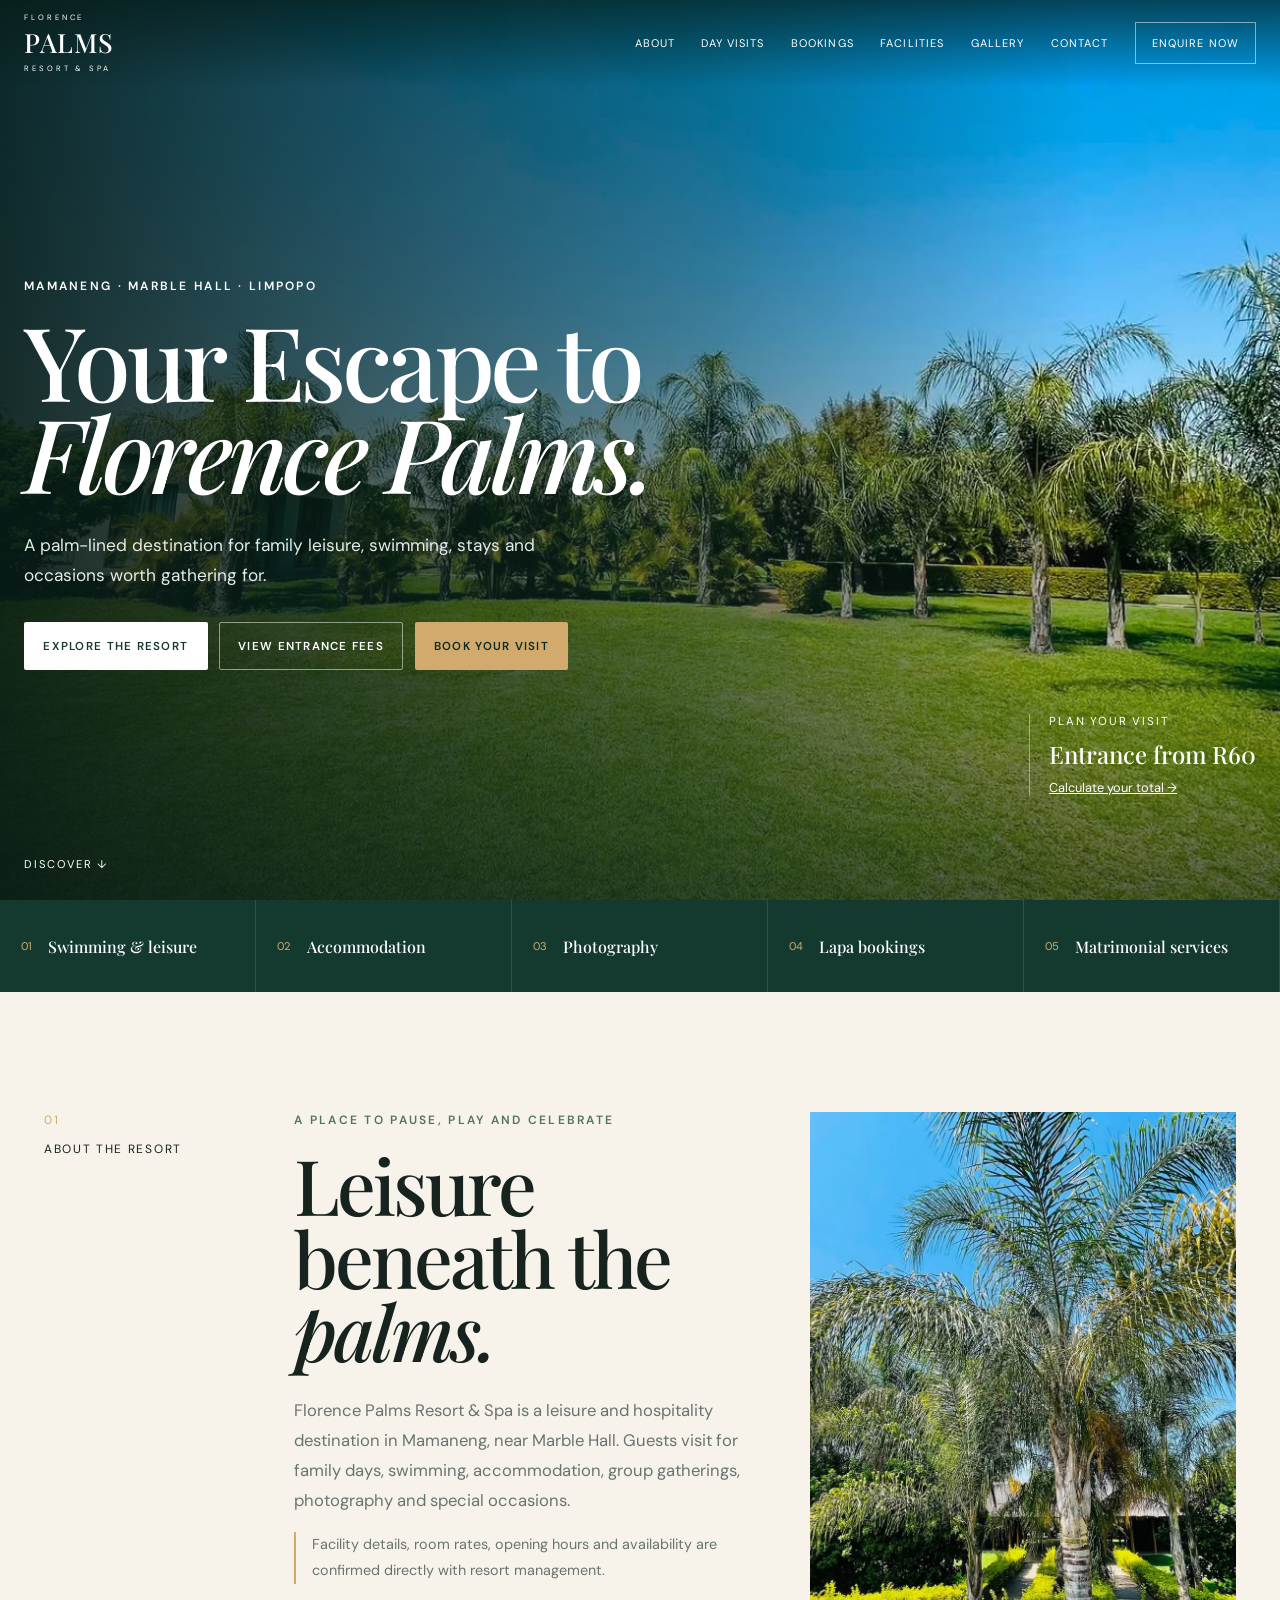
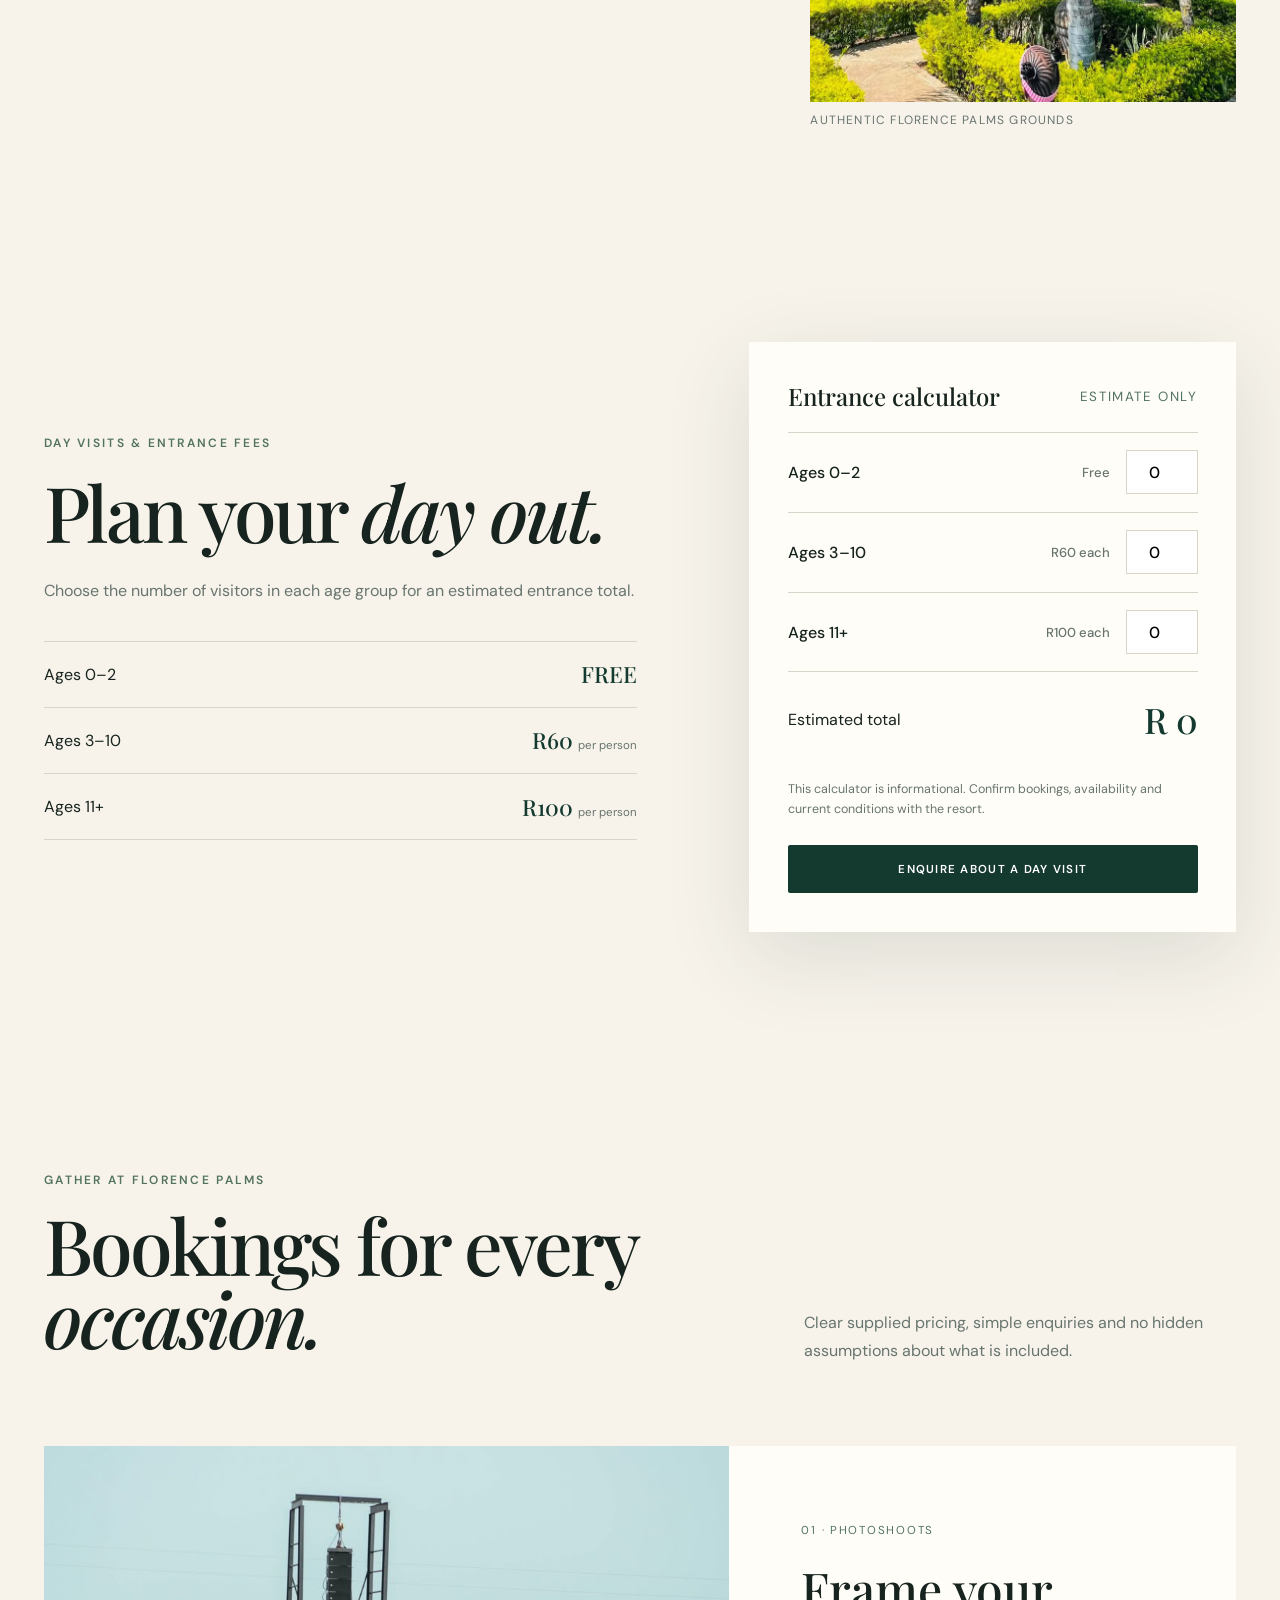
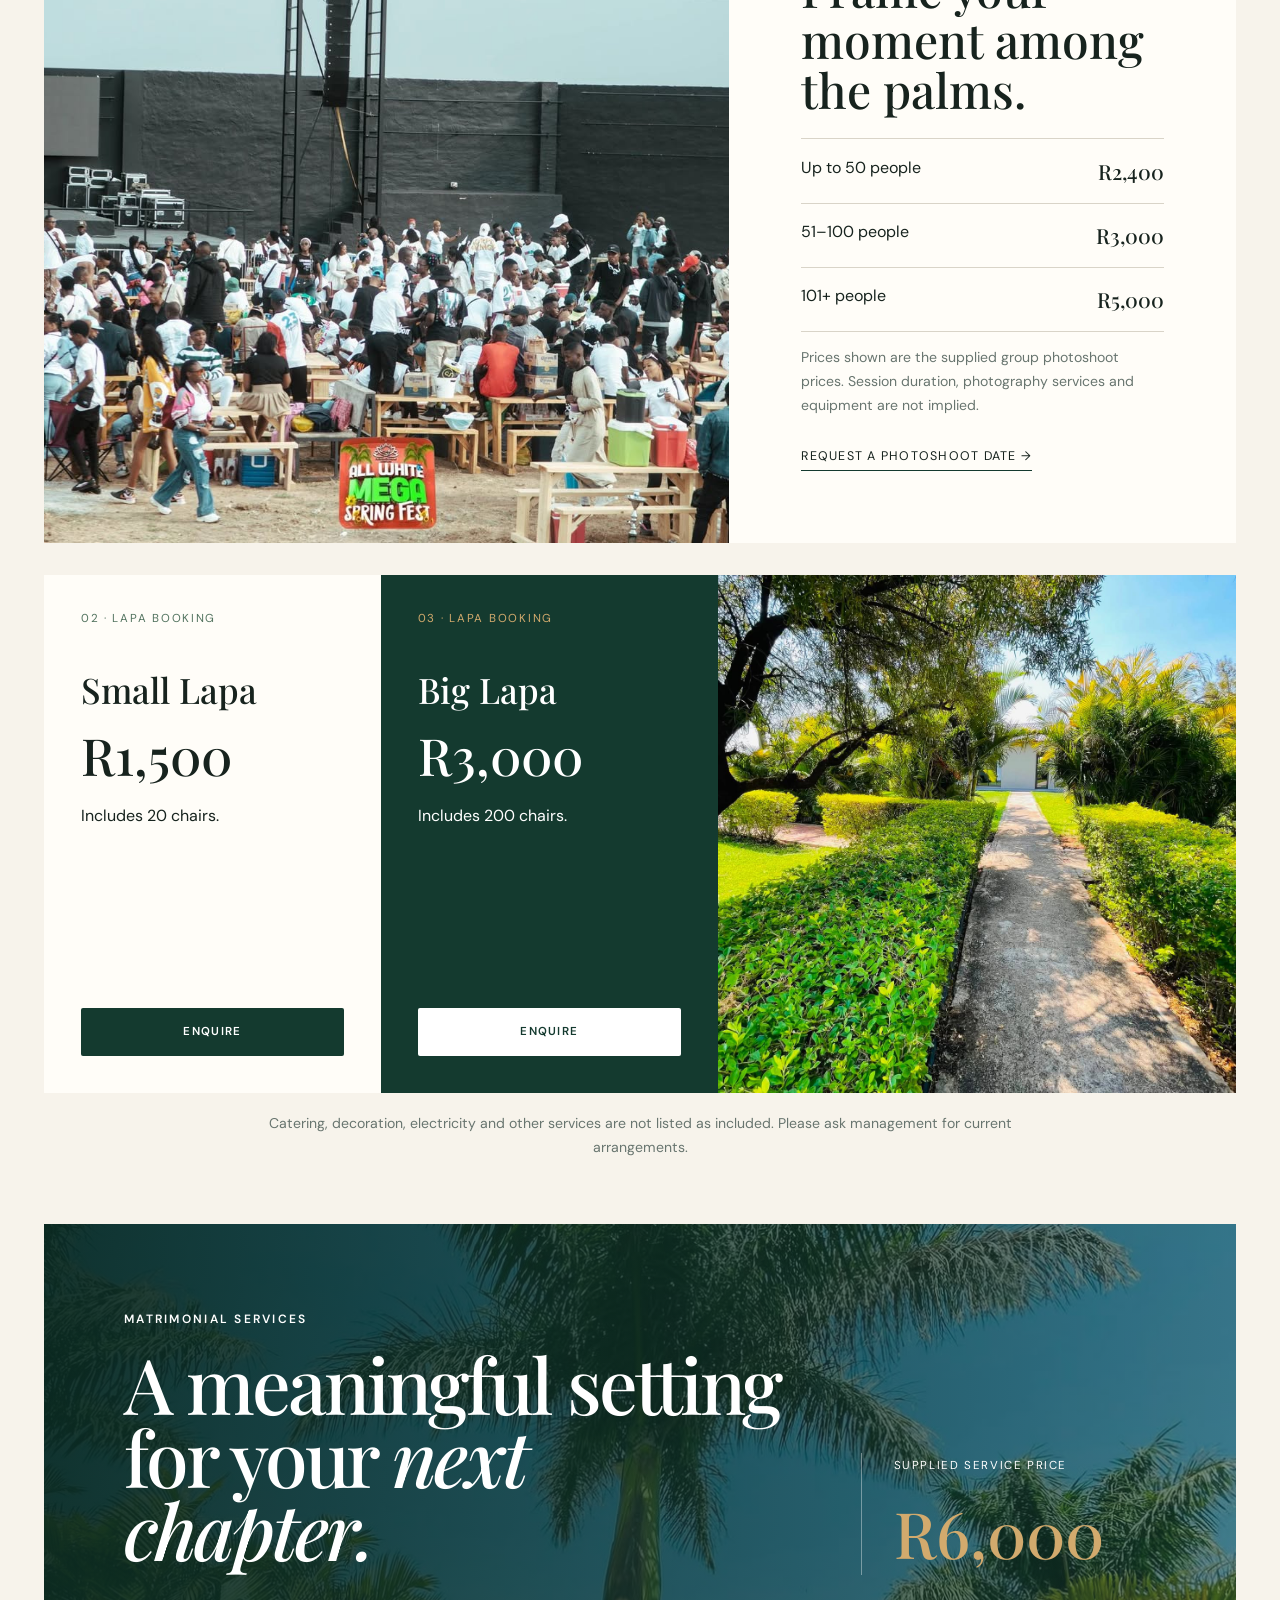
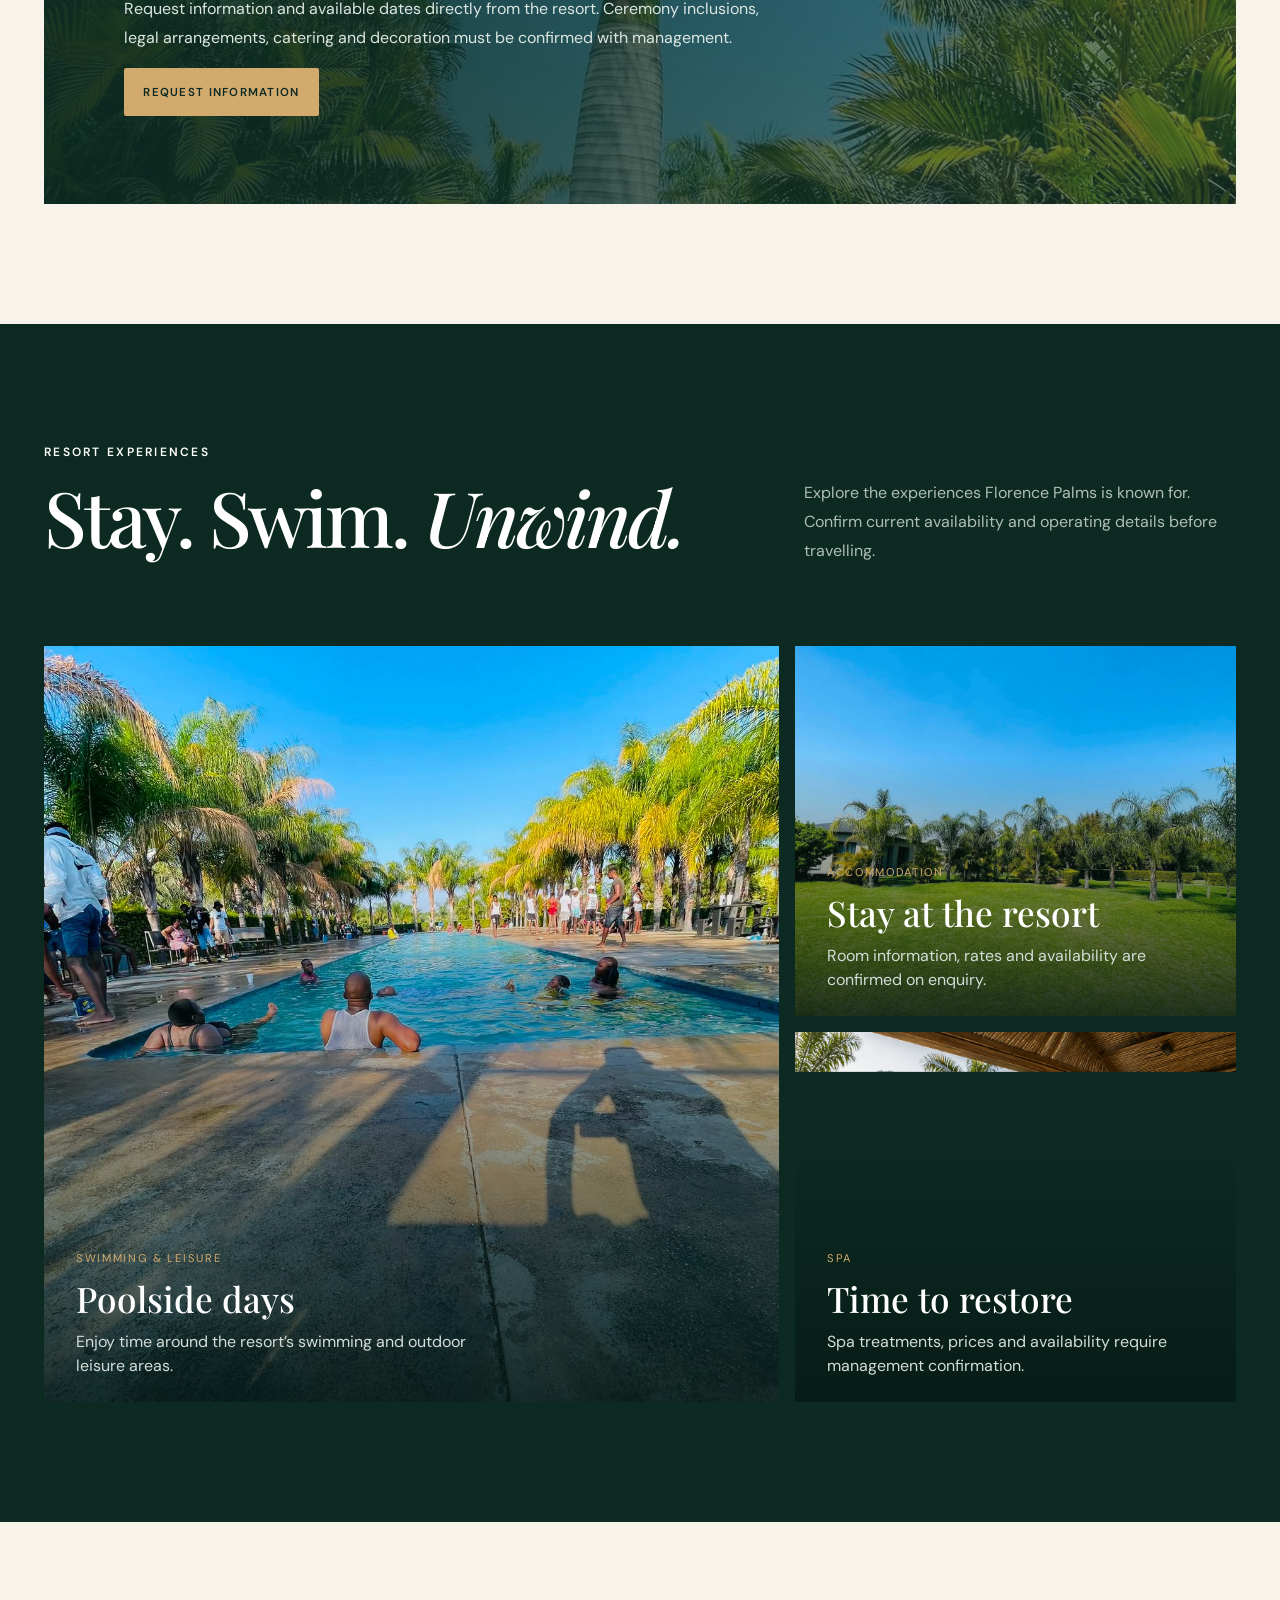
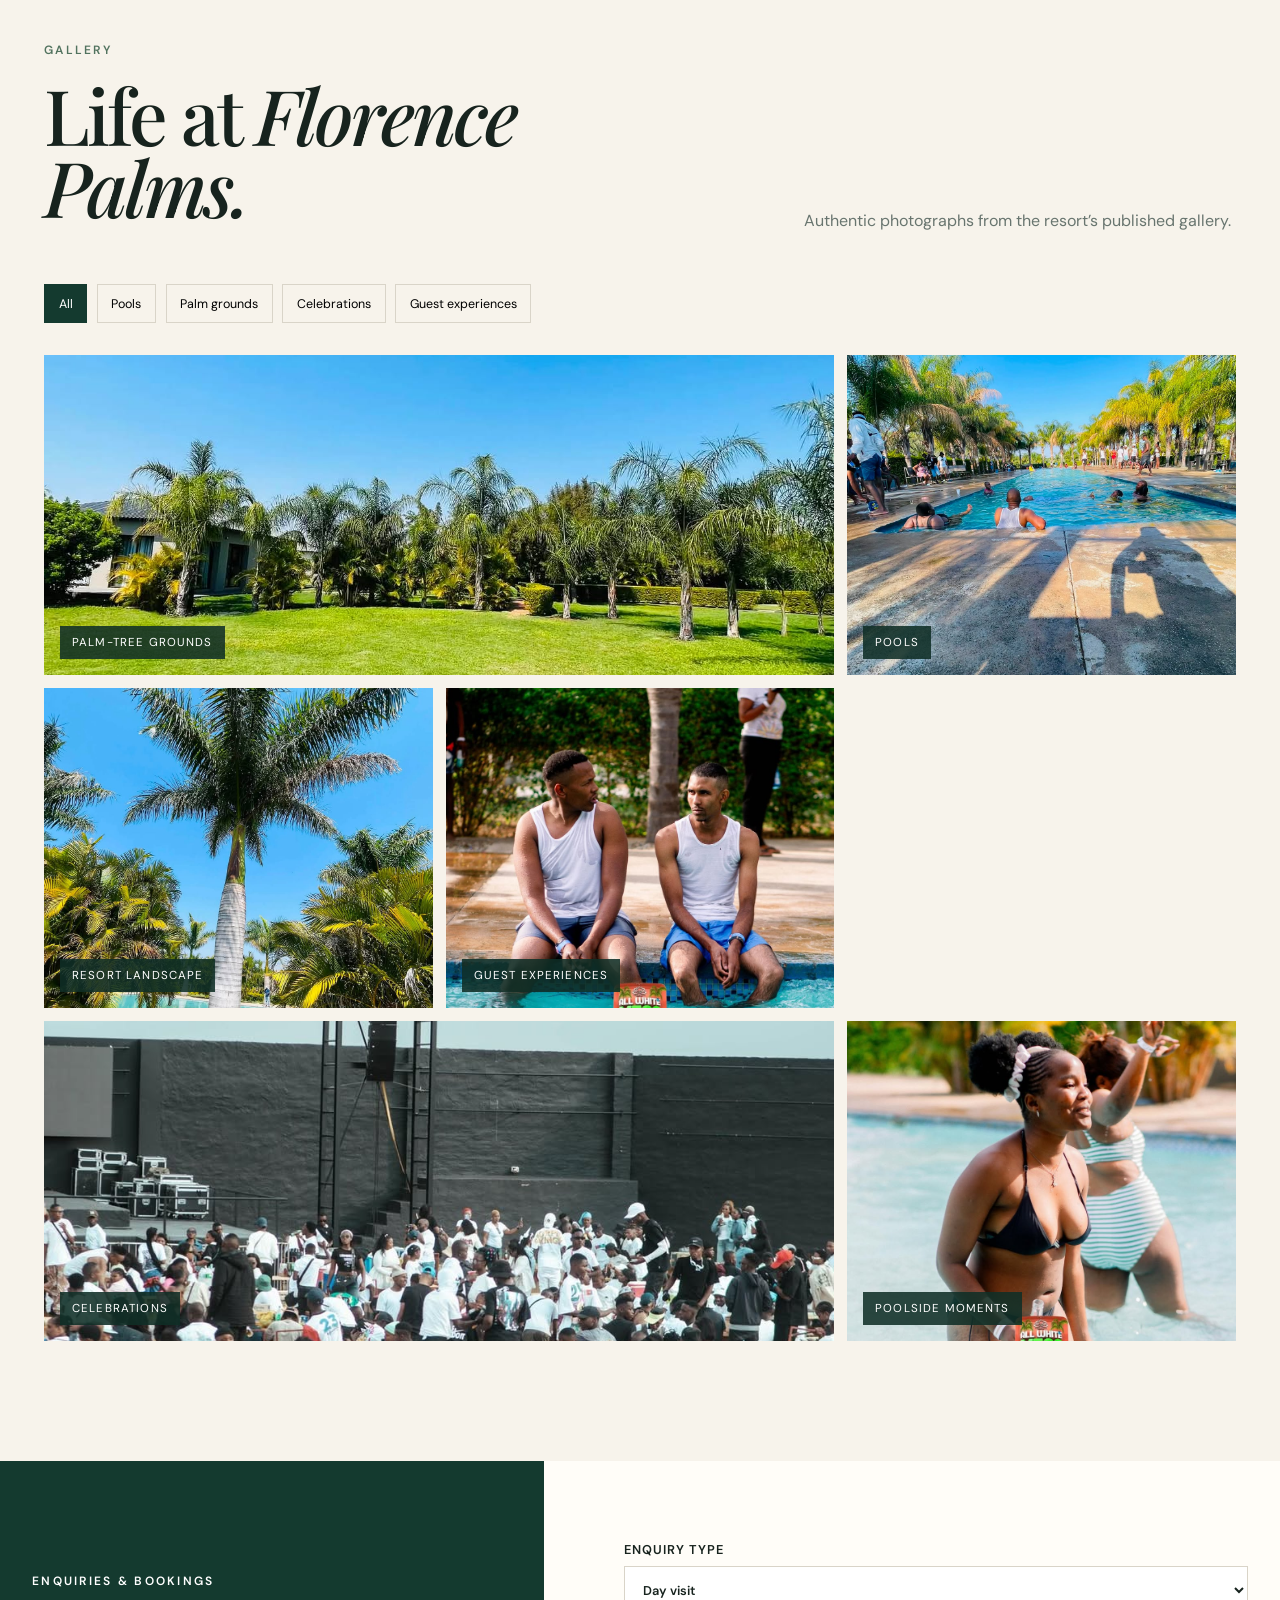
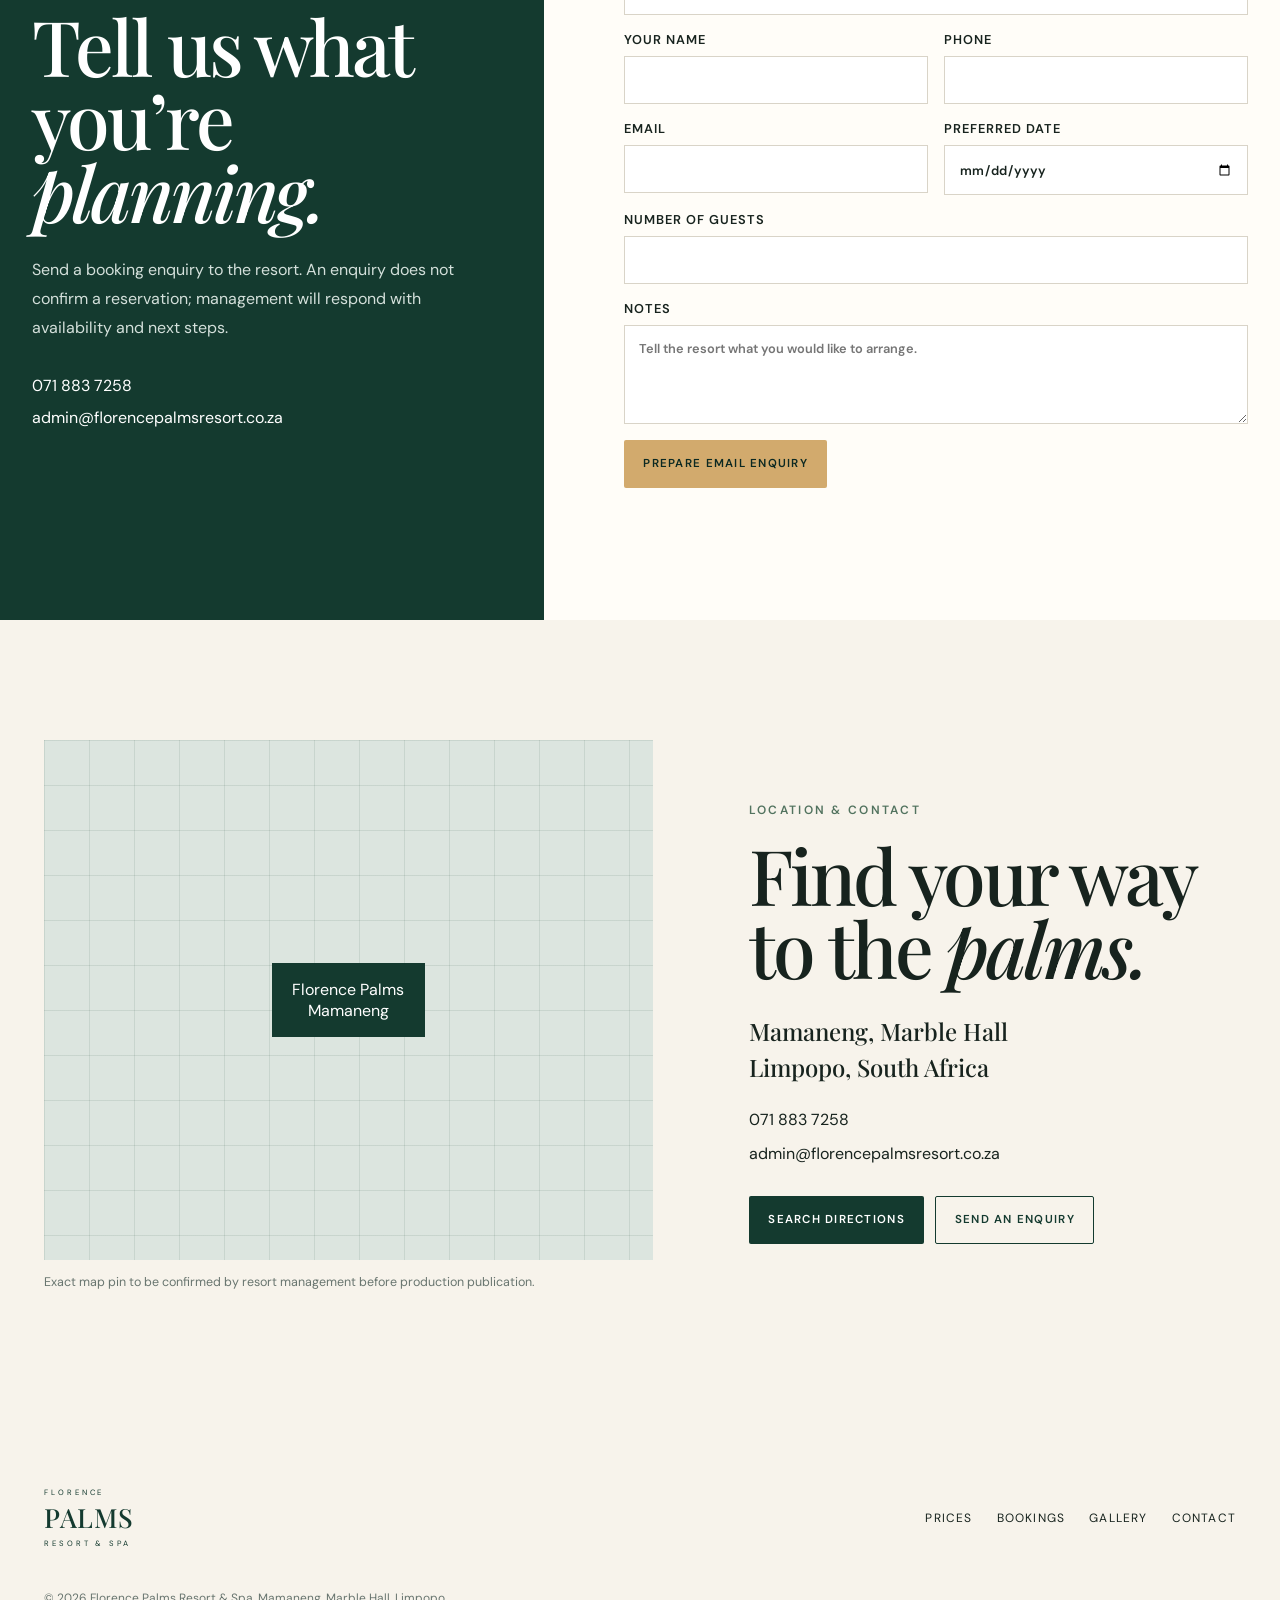
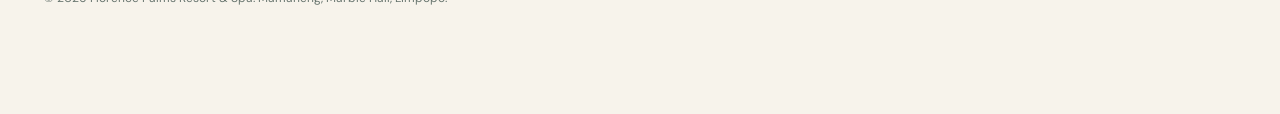
==== commit cdad198a: "Consolidate Florence Palms into one public website" ====
--- a/florence-palms-demo/index.html
+++ b/florence-palms-demo/index.html
@@ -1,30 +1,378 @@
 <!doctype html>
 <html lang="en">
 <head>
-  <meta charset="utf-8"><meta name="viewport" content="width=device-width,initial-scale=1">
+  <meta charset="utf-8">
+<meta name="viewport" content="width=device-width,initial-scale=1">
   <title>Florence Palms Resort & Spa | Marble Hall, Limpopo</title>
-  <meta name="description" content="Plan a day visit, stay, photoshoot, lapa booking or special occasion at Florence Palms Resort & Spa in Mamaneng, Marble Hall, Limpopo."><meta name="theme-color" content="#143a2f">
+  <meta name="description" content="Plan a day visit, stay, photoshoot, lapa booking or special occasion at Florence Palms Resort & Spa in Mamaneng, Marble Hall, Limpopo.">
+<meta name="theme-color" content="#143a2f">
   <link rel="icon" type="image/svg+xml" href="data:image/svg+xml,%3Csvg xmlns='http://www.w3.org/2000/svg' viewBox='0 0 64 64'%3E%3Crect width='64' height='64' rx='16' fill='%23143a2f'/%3E%3Cpath d='M32 52V24m0 4C24 22 18 22 12 27c8 2 14 4 20 9m0-8c7-8 14-10 22-6-7 4-13 8-22 14m0-12c-2-9 1-14 6-18 2 8 1 14-6 22' fill='none' stroke='%23d9b77b' stroke-width='4' stroke-linecap='round'/%3E%3C/svg%3E">
-  <link rel="preconnect" href="https://fonts.googleapis.com"><link rel="preconnect" href="https://fonts.gstatic.com" crossorigin><link href="https://fonts.googleapis.com/css2?family=DM+Sans:wght@400;500;600&family=Playfair+Display:ital,wght@0,500;1,500&display=swap" rel="stylesheet"><link rel="stylesheet" href="styles.css">
+  <link rel="preconnect" href="https://fonts.googleapis.com">
+<link rel="preconnect" href="https://fonts.gstatic.com" crossorigin>
+<link href="https://fonts.googleapis.com/css2?family=DM+Sans:wght@400;500;600&family=Playfair+Display:ital,wght@0,500;1,500&display=swap" rel="stylesheet">
+<link rel="stylesheet" href="styles.css">
 </head>
 <body>
-  <header class="site-header" id="top"><a class="brand" href="#top" aria-label="Florence Palms home"><span>FLORENCE</span><strong>PALMS</strong><small>RESORT &amp; SPA</small></a><button class="menu-toggle" aria-expanded="false" aria-controls="main-nav">Menu</button><nav id="main-nav" aria-label="Main navigation"><a href="#about">About</a><a href="#prices">Day visits</a><a href="#bookings">Bookings</a><a href="#facilities">Facilities</a><a href="#gallery">Gallery</a><a href="#contact">Contact</a></nav><a class="header-cta" href="#enquire">Enquire now</a></header>
+  <header class="site-header" id="top">
+<a class="brand" href="#top" aria-label="Florence Palms home">
+<span>FLORENCE</span>
+<strong>PALMS</strong>
+<small>RESORT &amp; SPA</small>
+</a>
+<button class="menu-toggle" aria-expanded="false" aria-controls="main-nav">Menu</button>
+<nav id="main-nav" aria-label="Main navigation">
+<a href="#about">About</a>
+<a href="#prices">Day visits</a>
+<a href="#bookings">Bookings</a>
+<a href="#facilities">Facilities</a>
+<a href="#gallery">Gallery</a>
+<a href="#contact">Contact</a>
+</nav>
+<a class="header-cta" href="#enquire">Enquire now</a>
+</header>
   <main>
-    <section class="hero" aria-labelledby="hero-title"><div class="hero-shade"></div><div class="hero-content reveal"><p class="eyebrow">Mamaneng · Marble Hall · Limpopo</p><h1 id="hero-title">Your Escape to <em>Florence Palms.</em></h1><p class="hero-intro">A palm-lined destination for family leisure, swimming, stays and occasions worth gathering for.</p><div class="hero-actions"><a class="button button-light" href="#about">Explore the resort</a><a class="button button-ghost" href="#prices">View entrance fees</a><a class="button button-gold" href="#enquire">Book your visit</a></div></div><div class="hero-card"><span>Plan your visit</span><strong>Entrance from R60</strong><a href="#prices">Calculate your total →</a></div><a class="scroll-cue" href="#quick-links">Discover ↓</a></section>
-    <section class="quick-links" id="quick-links" aria-label="Popular experiences"><a href="#facilities"><span>01</span><strong>Swimming &amp; leisure</strong></a><a href="#accommodation"><span>02</span><strong>Accommodation</strong></a><a href="#photoshoots"><span>03</span><strong>Photography</strong></a><a href="#lapas"><span>04</span><strong>Lapa bookings</strong></a><a href="#matrimonial"><span>05</span><strong>Matrimonial services</strong></a></section>
-    <section class="section about" id="about"><div class="section-label"><span>01</span> About the resort</div><div class="about-copy reveal"><p class="eyebrow dark">A place to pause, play and celebrate</p><h2>Leisure beneath the <em>palms.</em></h2><p>Florence Palms Resort &amp; Spa is a leisure and hospitality destination in Mamaneng, near Marble Hall. Guests visit for family days, swimming, accommodation, group gatherings, photography and special occasions.</p><p class="confirmation-note">Facility details, room rates, opening hours and availability are confirmed directly with resort management.</p></div><figure class="about-image reveal"><img src="assets/facebook-10.jpg" alt="Palm-lined gardens at Florence Palms Resort" loading="lazy"><figcaption>Authentic Florence Palms grounds</figcaption></figure></section>
-    <section class="section price-section" id="prices"><div class="price-copy reveal"><p class="eyebrow dark">Day visits &amp; entrance fees</p><h2>Plan your <em>day out.</em></h2><p>Choose the number of visitors in each age group for an estimated entrance total.</p><div class="price-list"><div><span>Ages 0–2</span><strong>FREE</strong></div><div><span>Ages 3–10</span><strong>R60 <small>per person</small></strong></div><div><span>Ages 11+</span><strong>R100 <small>per person</small></strong></div></div></div><form class="calculator reveal" id="entrance-calculator"><div class="calculator-head"><span>Entrance calculator</span><small>Estimate only</small></div><label>Ages 0–2 <span>Free</span><input type="number" min="0" value="0" name="babies" inputmode="numeric"></label><label>Ages 3–10 <span>R60 each</span><input type="number" min="0" value="0" name="children" inputmode="numeric"></label><label>Ages 11+ <span>R100 each</span><input type="number" min="0" value="0" name="adults" inputmode="numeric"></label><div class="total"><span>Estimated total</span><strong id="entrance-total">R0</strong></div><p>This calculator is informational. Confirm bookings, availability and current conditions with the resort.</p><a class="button button-dark" href="#enquire" data-service="Day visit">Enquire about a day visit</a></form></section>
-    <section class="section booking-overview" id="bookings"><div class="section-heading reveal"><div><p class="eyebrow dark">Gather at Florence Palms</p><h2>Bookings for every <em>occasion.</em></h2></div><p>Clear supplied pricing, simple enquiries and no hidden assumptions about what is included.</p></div>
-      <article class="booking-feature" id="photoshoots"><div class="booking-image"><img src="assets/facebook-04.jpg" alt="A celebration gathering at Florence Palms Resort" loading="lazy"></div><div class="booking-copy reveal"><span class="feature-number">01 · Photoshoots</span><h3>Frame your moment among the palms.</h3><div class="package-list"><div><span>Up to 50 people</span><strong>R2,400</strong></div><div><span>51–100 people</span><strong>R3,000</strong></div><div><span>101+ people</span><strong>R5,000</strong></div></div><p>Prices shown are the supplied group photoshoot prices. Session duration, photography services and equipment are not implied.</p><a class="text-link" href="#enquire" data-service="Photoshoot">Request a photoshoot date →</a></div></article>
-      <div class="split-bookings" id="lapas"><article class="package-card reveal"><span class="feature-number">02 · Lapa booking</span><h3>Small Lapa</h3><strong class="package-price">R1,500</strong><p>Includes 20 chairs.</p><a class="button button-dark" href="#enquire" data-service="Small Lapa">Enquire</a></article><article class="package-card green reveal"><span class="feature-number">03 · Lapa booking</span><h3>Big Lapa</h3><strong class="package-price">R3,000</strong><p>Includes 200 chairs.</p><a class="button button-light" href="#enquire" data-service="Big Lapa">Enquire</a></article><div class="package-photo"><img src="assets/facebook-13.jpg" alt="Landscaped walkway and palms at Florence Palms Resort" loading="lazy"></div></div><p class="package-disclaimer">Catering, decoration, electricity and other services are not listed as included. Please ask management for current arrangements.</p>
-      <article class="matrimonial" id="matrimonial"><div><p class="eyebrow">Matrimonial services</p><h2>A meaningful setting for your <em>next chapter.</em></h2><p>Request information and available dates directly from the resort. Ceremony inclusions, legal arrangements, catering and decoration must be confirmed with management.</p><a class="button button-gold" href="#enquire" data-service="Matrimonial service">Request information</a></div><aside><span>Supplied service price</span><strong>R6,000</strong></aside></article>
+    <section class="hero" aria-labelledby="hero-title">
+<div class="hero-shade">
+</div>
+<div class="hero-content reveal">
+<p class="eyebrow">Mamaneng · Marble Hall · Limpopo</p>
+<h1 id="hero-title">Your Escape to <em>Florence Palms.</em>
+</h1>
+<p class="hero-intro">A palm-lined destination for family leisure, swimming, stays and occasions worth gathering for.</p>
+<div class="hero-actions">
+<a class="button button-light" href="#about">Explore the resort</a>
+<a class="button button-ghost" href="#prices">View entrance fees</a>
+<a class="button button-gold" href="#enquire">Book your visit</a>
+</div>
+</div>
+<div class="hero-card">
+<span>Plan your visit</span>
+<strong>Entrance from R60</strong>
+<a href="#prices">Calculate your total →</a>
+</div>
+<a class="scroll-cue" href="#quick-links">Discover ↓</a>
+</section>
+    <section class="quick-links" id="quick-links" aria-label="Popular experiences">
+<a href="#facilities">
+<span>01</span>
+<strong>Swimming &amp; leisure</strong>
+</a>
+<a href="#accommodation">
+<span>02</span>
+<strong>Accommodation</strong>
+</a>
+<a href="#photoshoots">
+<span>03</span>
+<strong>Photography</strong>
+</a>
+<a href="#lapas">
+<span>04</span>
+<strong>Lapa bookings</strong>
+</a>
+<a href="#matrimonial">
+<span>05</span>
+<strong>Matrimonial services</strong>
+</a>
+</section>
+    <section class="section about" id="about">
+<div class="section-label">
+<span>01</span> About the resort</div>
+<div class="about-copy reveal">
+<p class="eyebrow dark">A place to pause, play and celebrate</p>
+<h2>Leisure beneath the <em>palms.</em>
+</h2>
+<p>Florence Palms Resort &amp; Spa is a leisure and hospitality destination in Mamaneng, near Marble Hall. Guests visit for family days, swimming, accommodation, group gatherings, photography and special occasions.</p>
+<p class="confirmation-note">Facility details, room rates, opening hours and availability are confirmed directly with resort management.</p>
+</div>
+<figure class="about-image reveal">
+<img src="assets/facebook-10.jpg" alt="Palm-lined gardens at Florence Palms Resort" loading="lazy">
+<figcaption>Authentic Florence Palms grounds</figcaption>
+</figure>
+</section>
+    <section class="section price-section" id="prices">
+<div class="price-copy reveal">
+<p class="eyebrow dark">Day visits &amp; entrance fees</p>
+<h2>Plan your <em>day out.</em>
+</h2>
+<p>Choose the number of visitors in each age group for an estimated entrance total.</p>
+<div class="price-list">
+<div>
+<span>Ages 0–2</span>
+<strong>FREE</strong>
+</div>
+<div>
+<span>Ages 3–10</span>
+<strong>R60 <small>per person</small>
+</strong>
+</div>
+<div>
+<span>Ages 11+</span>
+<strong>R100 <small>per person</small>
+</strong>
+</div>
+</div>
+</div>
+<form class="calculator reveal" id="entrance-calculator">
+<div class="calculator-head">
+<span>Entrance calculator</span>
+<small>Estimate only</small>
+</div>
+<label>Ages 0–2 <span>Free</span>
+<input type="number" min="0" value="0" name="babies" inputmode="numeric">
+</label>
+<label>Ages 3–10 <span>R60 each</span>
+<input type="number" min="0" value="0" name="children" inputmode="numeric">
+</label>
+<label>Ages 11+ <span>R100 each</span>
+<input type="number" min="0" value="0" name="adults" inputmode="numeric">
+</label>
+<div class="total">
+<span>Estimated total</span>
+<strong id="entrance-total">R0</strong>
+</div>
+<p>This calculator is informational. Confirm bookings, availability and current conditions with the resort.</p>
+<a class="button button-dark" href="#enquire" data-service="Day visit">Enquire about a day visit</a>
+</form>
+</section>
+    <section class="section booking-overview" id="bookings">
+<div class="section-heading reveal">
+<div>
+<p class="eyebrow dark">Gather at Florence Palms</p>
+<h2>Bookings for every <em>occasion.</em>
+</h2>
+</div>
+<p>Clear supplied pricing, simple enquiries and no hidden assumptions about what is included.</p>
+</div>
+      <article class="booking-feature" id="photoshoots">
+<div class="booking-image">
+<img src="assets/facebook-04.jpg" alt="A celebration gathering at Florence Palms Resort" loading="lazy">
+</div>
+<div class="booking-copy reveal">
+<span class="feature-number">01 · Photoshoots</span>
+<h3>Frame your moment among the palms.</h3>
+<div class="package-list">
+<div>
+<span>Up to 50 people</span>
+<strong>R2,400</strong>
+</div>
+<div>
+<span>51–100 people</span>
+<strong>R3,000</strong>
+</div>
+<div>
+<span>101+ people</span>
+<strong>R5,000</strong>
+</div>
+</div>
+<p>Prices shown are the supplied group photoshoot prices. Session duration, photography services and equipment are not implied.</p>
+<a class="text-link" href="#enquire" data-service="Photoshoot">Request a photoshoot date →</a>
+</div>
+</article>
+      <div class="split-bookings" id="lapas">
+<article class="package-card reveal">
+<span class="feature-number">02 · Lapa booking</span>
+<h3>Small Lapa</h3>
+<strong class="package-price">R1,500</strong>
+<p>Includes 20 chairs.</p>
+<a class="button button-dark" href="#enquire" data-service="Small Lapa">Enquire</a>
+</article>
+<article class="package-card green reveal">
+<span class="feature-number">03 · Lapa booking</span>
+<h3>Big Lapa</h3>
+<strong class="package-price">R3,000</strong>
+<p>Includes 200 chairs.</p>
+<a class="button button-light" href="#enquire" data-service="Big Lapa">Enquire</a>
+</article>
+<div class="package-photo">
+<img src="assets/facebook-13.jpg" alt="Landscaped walkway and palms at Florence Palms Resort" loading="lazy">
+</div>
+</div>
+<p class="package-disclaimer">Catering, decoration, electricity and other services are not listed as included. Please ask management for current arrangements.</p>
+      <article class="matrimonial" id="matrimonial">
+<div>
+<p class="eyebrow">Matrimonial services</p>
+<h2>A meaningful setting for your <em>next chapter.</em>
+</h2>
+<p>Request information and available dates directly from the resort. Ceremony inclusions, legal arrangements, catering and decoration must be confirmed with management.</p>
+<a class="button button-gold" href="#enquire" data-service="Matrimonial service">Request information</a>
+</div>
+<aside>
+<span>Supplied service price</span>
+<strong>R6,000</strong>
+</aside>
+</article>
     </section>
-    <section class="facilities" id="facilities"><div class="section facility-head reveal"><div><p class="eyebrow">Resort experiences</p><h2>Stay. Swim. <em>Unwind.</em></h2></div><p>Explore the experiences Florence Palms is known for. Confirm current availability and operating details before travelling.</p></div><div class="facility-grid section"><article class="facility-card large"><img src="assets/facebook-9.jpg" alt="Swimming pool at Florence Palms Resort" loading="lazy"><div><span>Swimming &amp; leisure</span><h3>Poolside days</h3><p>Enjoy time around the resort’s swimming and outdoor leisure areas.</p></div></article><article class="facility-card" id="accommodation"><img src="assets/facebook-12.jpg" alt="Florence Palms resort grounds" loading="lazy"><div><span>Accommodation</span><h3>Stay at the resort</h3><p>Room information, rates and availability are confirmed on enquiry.</p></div></article><article class="facility-card"><img src="assets/spa.png" alt="Spa concept image pending an official Florence Palms spa photograph" loading="lazy"><div><span>Spa</span><h3>Time to restore</h3><p>Spa treatments, prices and availability require management confirmation.</p></div></article></div></section>
-    <section class="section gallery-section" id="gallery"><div class="section-heading reveal"><div><p class="eyebrow dark">Gallery</p><h2>Life at <em>Florence Palms.</em></h2></div><p>Authentic photographs from the resort’s published gallery.</p></div><div class="gallery-filters" role="group" aria-label="Gallery categories"><button class="active" data-filter="all">All</button><button data-filter="pools">Pools</button><button data-filter="grounds">Palm grounds</button><button data-filter="celebrations">Celebrations</button><button data-filter="guests">Guest experiences</button></div><div class="gallery-grid"><button class="gallery-item wide" data-category="grounds"><img src="assets/facebook-12.jpg" alt="Open palm-lined grounds at Florence Palms" loading="lazy"><span>Palm-tree grounds</span></button><button class="gallery-item" data-category="pools"><img src="assets/facebook-9.jpg" alt="Guests enjoying the pool" loading="lazy"><span>Pools</span></button><button class="gallery-item" data-category="grounds"><img src="assets/facebook-11.jpg" alt="Tall palm tree above a pool" loading="lazy"><span>Resort landscape</span></button><button class="gallery-item" data-category="guests"><img src="assets/facebook-01.jpg" alt="Guests relaxing beside the pool at a Florence Palms event" loading="lazy"><span>Guest experiences</span></button><button class="gallery-item wide" data-category="celebrations"><img src="assets/facebook-04.jpg" alt="Outdoor celebration at Florence Palms" loading="lazy"><span>Celebrations</span></button><button class="gallery-item" data-category="guests"><img src="assets/facebook-05.jpg" alt="Guest enjoying the pool at a Florence Palms event" loading="lazy"><span>Poolside moments</span></button></div></section>
-    <section class="enquiry-section" id="enquire"><div class="enquiry-intro reveal"><p class="eyebrow">Enquiries &amp; bookings</p><h2>Tell us what you’re <em>planning.</em></h2><p>Send a booking enquiry to the resort. An enquiry does not confirm a reservation; management will respond with availability and next steps.</p><div class="contact-lines"><a href="tel:+27718837258">071 883 7258</a><a href="mailto:admin@florencepalmsresort.co.za">admin@florencepalmsresort.co.za</a></div></div><form class="enquiry-form" id="enquiry-form"><label>Enquiry type<select name="service" required><option>Day visit</option><option>Accommodation</option><option>Photoshoot</option><option>Small Lapa</option><option>Big Lapa</option><option>Matrimonial service</option><option>General enquiry</option></select></label><div class="form-row"><label>Your name<input name="name" autocomplete="name" required></label><label>Phone<input name="phone" type="tel" autocomplete="tel" required></label></div><div class="form-row"><label>Email<input name="email" type="email" autocomplete="email"></label><label>Preferred date<input name="date" type="date"></label></div><label>Number of guests<input name="guests" type="number" min="1" inputmode="numeric"></label><label>Notes<textarea name="notes" rows="4" placeholder="Tell the resort what you would like to arrange."></textarea></label><button class="button button-gold" type="submit">Prepare email enquiry</button><p class="form-status" id="form-status" aria-live="polite"></p></form></section>
-    <section class="section location" id="contact"><div class="map-card"><div class="map-pattern"><span>Florence Palms<br>Mamaneng</span></div><p>Exact map pin to be confirmed by resort management before production publication.</p></div><div class="location-copy reveal"><p class="eyebrow dark">Location &amp; contact</p><h2>Find your way to the <em>palms.</em></h2><h3>Mamaneng, Marble Hall<br>Limpopo, South Africa</h3><a href="tel:+27718837258">071 883 7258</a><a href="mailto:admin@florencepalmsresort.co.za">admin@florencepalmsresort.co.za</a><div class="location-actions"><a class="button button-dark" href="https://www.google.com/maps/search/?api=1&query=Florence+Palms+Resort+Mamaneng+Marble+Hall" target="_blank" rel="noopener">Search directions</a><a class="button button-outline" href="#enquire">Send an enquiry</a></div></div></section>
+    <section class="facilities" id="facilities">
+<div class="section facility-head reveal">
+<div>
+<p class="eyebrow">Resort experiences</p>
+<h2>Stay. Swim. <em>Unwind.</em>
+</h2>
+</div>
+<p>Explore the experiences Florence Palms is known for. Confirm current availability and operating details before travelling.</p>
+</div>
+<div class="facility-grid section">
+<article class="facility-card large">
+<img src="assets/facebook-9.jpg" alt="Swimming pool at Florence Palms Resort" loading="lazy">
+<div>
+<span>Swimming &amp; leisure</span>
+<h3>Poolside days</h3>
+<p>Enjoy time around the resort’s swimming and outdoor leisure areas.</p>
+</div>
+</article>
+<article class="facility-card" id="accommodation">
+<img src="assets/facebook-12.jpg" alt="Florence Palms resort grounds" loading="lazy">
+<div>
+<span>Accommodation</span>
+<h3>Stay at the resort</h3>
+<p>Room information, rates and availability are confirmed on enquiry.</p>
+</div>
+</article>
+<article class="facility-card">
+<img src="assets/spa.png" alt="Spa concept image pending an official Florence Palms spa photograph" loading="lazy">
+<div>
+<span>Spa</span>
+<h3>Time to restore</h3>
+<p>Spa treatments, prices and availability require management confirmation.</p>
+</div>
+</article>
+</div>
+</section>
+    <section class="section gallery-section" id="gallery">
+<div class="section-heading reveal">
+<div>
+<p class="eyebrow dark">Gallery</p>
+<h2>Life at <em>Florence Palms.</em>
+</h2>
+</div>
+<p>Authentic photographs from the resort’s published gallery.</p>
+</div>
+<div class="gallery-filters" role="group" aria-label="Gallery categories">
+<button class="active" data-filter="all">All</button>
+<button data-filter="pools">Pools</button>
+<button data-filter="grounds">Palm grounds</button>
+<button data-filter="celebrations">Celebrations</button>
+<button data-filter="guests">Guest experiences</button>
+</div>
+<div class="gallery-grid">
+<button class="gallery-item wide" data-category="grounds">
+<img src="assets/facebook-12.jpg" alt="Open palm-lined grounds at Florence Palms" loading="lazy">
+<span>Palm-tree grounds</span>
+</button>
+<button class="gallery-item" data-category="pools">
+<img src="assets/facebook-9.jpg" alt="Guests enjoying the pool" loading="lazy">
+<span>Pools</span>
+</button>
+<button class="gallery-item" data-category="grounds">
+<img src="assets/facebook-11.jpg" alt="Tall palm tree above a pool" loading="lazy">
+<span>Resort landscape</span>
+</button>
+<button class="gallery-item" data-category="guests">
+<img src="assets/facebook-01.jpg" alt="Guests relaxing beside the pool at a Florence Palms event" loading="lazy">
+<span>Guest experiences</span>
+</button>
+<button class="gallery-item wide" data-category="celebrations">
+<img src="assets/facebook-04.jpg" alt="Outdoor celebration at Florence Palms" loading="lazy">
+<span>Celebrations</span>
+</button>
+<button class="gallery-item" data-category="guests">
+<img src="assets/facebook-05.jpg" alt="Guest enjoying the pool at a Florence Palms event" loading="lazy">
+<span>Poolside moments</span>
+</button>
+</div>
+</section>
+    <section class="enquiry-section" id="enquire">
+<div class="enquiry-intro reveal">
+<p class="eyebrow">Enquiries &amp; bookings</p>
+<h2>Tell us what you’re <em>planning.</em>
+</h2>
+<p>Send a booking enquiry to the resort. An enquiry does not confirm a reservation; management will respond with availability and next steps.</p>
+<div class="contact-lines">
+<a href="tel:+27718837258">071 883 7258</a>
+<a href="mailto:admin@florencepalmsresort.co.za">admin@florencepalmsresort.co.za</a>
+</div>
+</div>
+<form class="enquiry-form" id="enquiry-form">
+<label>Enquiry type<select name="service" required>
+<option>Day visit</option>
+<option>Accommodation</option>
+<option>Photoshoot</option>
+<option>Small Lapa</option>
+<option>Big Lapa</option>
+<option>Matrimonial service</option>
+<option>General enquiry</option>
+</select>
+</label>
+<div class="form-row">
+<label>Your name<input name="name" autocomplete="name" required>
+</label>
+<label>Phone<input name="phone" type="tel" autocomplete="tel" required>
+</label>
+</div>
+<div class="form-row">
+<label>Email<input name="email" type="email" autocomplete="email">
+</label>
+<label>Preferred date<input name="date" type="date">
+</label>
+</div>
+<label>Number of guests<input name="guests" type="number" min="1" inputmode="numeric">
+</label>
+<label>Notes<textarea name="notes" rows="4" placeholder="Tell the resort what you would like to arrange.">
+</textarea>
+</label>
+<button class="button button-gold" type="submit">Prepare email enquiry</button>
+<p class="form-status" id="form-status" aria-live="polite">
+</p>
+</form>
+</section>
+    <section class="section location" id="contact">
+<div class="map-card">
+<div class="map-pattern">
+<span>Florence Palms<br>Mamaneng</span>
+</div>
+<p>Exact map pin to be confirmed by resort management before production publication.</p>
+</div>
+<div class="location-copy reveal">
+<p class="eyebrow dark">Location &amp; contact</p>
+<h2>Find your way to the <em>palms.</em>
+</h2>
+<h3>Mamaneng, Marble Hall<br>Limpopo, South Africa</h3>
+<a href="tel:+27718837258">071 883 7258</a>
+<a href="mailto:admin@florencepalmsresort.co.za">admin@florencepalmsresort.co.za</a>
+<div class="location-actions">
+<a class="button button-dark" href="https://www.google.com/maps/search/?api=1&query=Florence+Palms+Resort+Mamaneng+Marble+Hall" target="_blank" rel="noopener">Search directions</a>
+<a class="button button-outline" href="#enquire">Send an enquiry</a>
+</div>
+</div>
+</section>
   </main>
-  <footer><a class="brand footer-brand" href="#top"><span>FLORENCE</span><strong>PALMS</strong><small>RESORT &amp; SPA</small></a><div><a href="#prices">Prices</a><a href="#bookings">Bookings</a><a href="#gallery">Gallery</a><a href="#contact">Contact</a><a href="admin.html">Management</a></div><p>© 2026 Florence Palms Resort &amp; Spa. Mamaneng, Marble Hall, Limpopo.</p></footer>
-  <nav class="mobile-actions" aria-label="Quick actions"><a href="#prices">Prices</a><a href="#enquire">Enquire</a><a href="tel:+27718837258">Call</a><a href="https://www.google.com/maps/search/?api=1&query=Florence+Palms+Resort+Mamaneng+Marble+Hall" target="_blank" rel="noopener">Directions</a></nav>
-  <dialog class="lightbox" id="lightbox"><button aria-label="Close image">×</button><img alt=""><p></p></dialog><script src="script.js"></script>
-</body></html>
+  <footer>
+<a class="brand footer-brand" href="#top">
+<span>FLORENCE</span>
+<strong>PALMS</strong>
+<small>RESORT &amp; SPA</small>
+</a>
+<div>
+<a href="#prices">Prices</a>
+<a href="#bookings">Bookings</a>
+<a href="#gallery">Gallery</a>
+<a href="#contact">Contact</a>
+</div>
+<p>© 2026 Florence Palms Resort &amp; Spa. Mamaneng, Marble Hall, Limpopo.</p>
+</footer>
+  <nav class="mobile-actions" aria-label="Quick actions">
+<a href="#prices">Prices</a>
+<a href="#enquire">Enquire</a>
+<a href="tel:+27718837258">Call</a>
+<a href="https://www.google.com/maps/search/?api=1&query=Florence+Palms+Resort+Mamaneng+Marble+Hall" target="_blank" rel="noopener">Directions</a>
+</nav>
+  <dialog class="lightbox" id="lightbox">
+<button aria-label="Close image">×</button>
+<img alt="">
+<p>
+</p>
+</dialog>
+<script src="script.js">
+</script>
+</body>
+</html>
